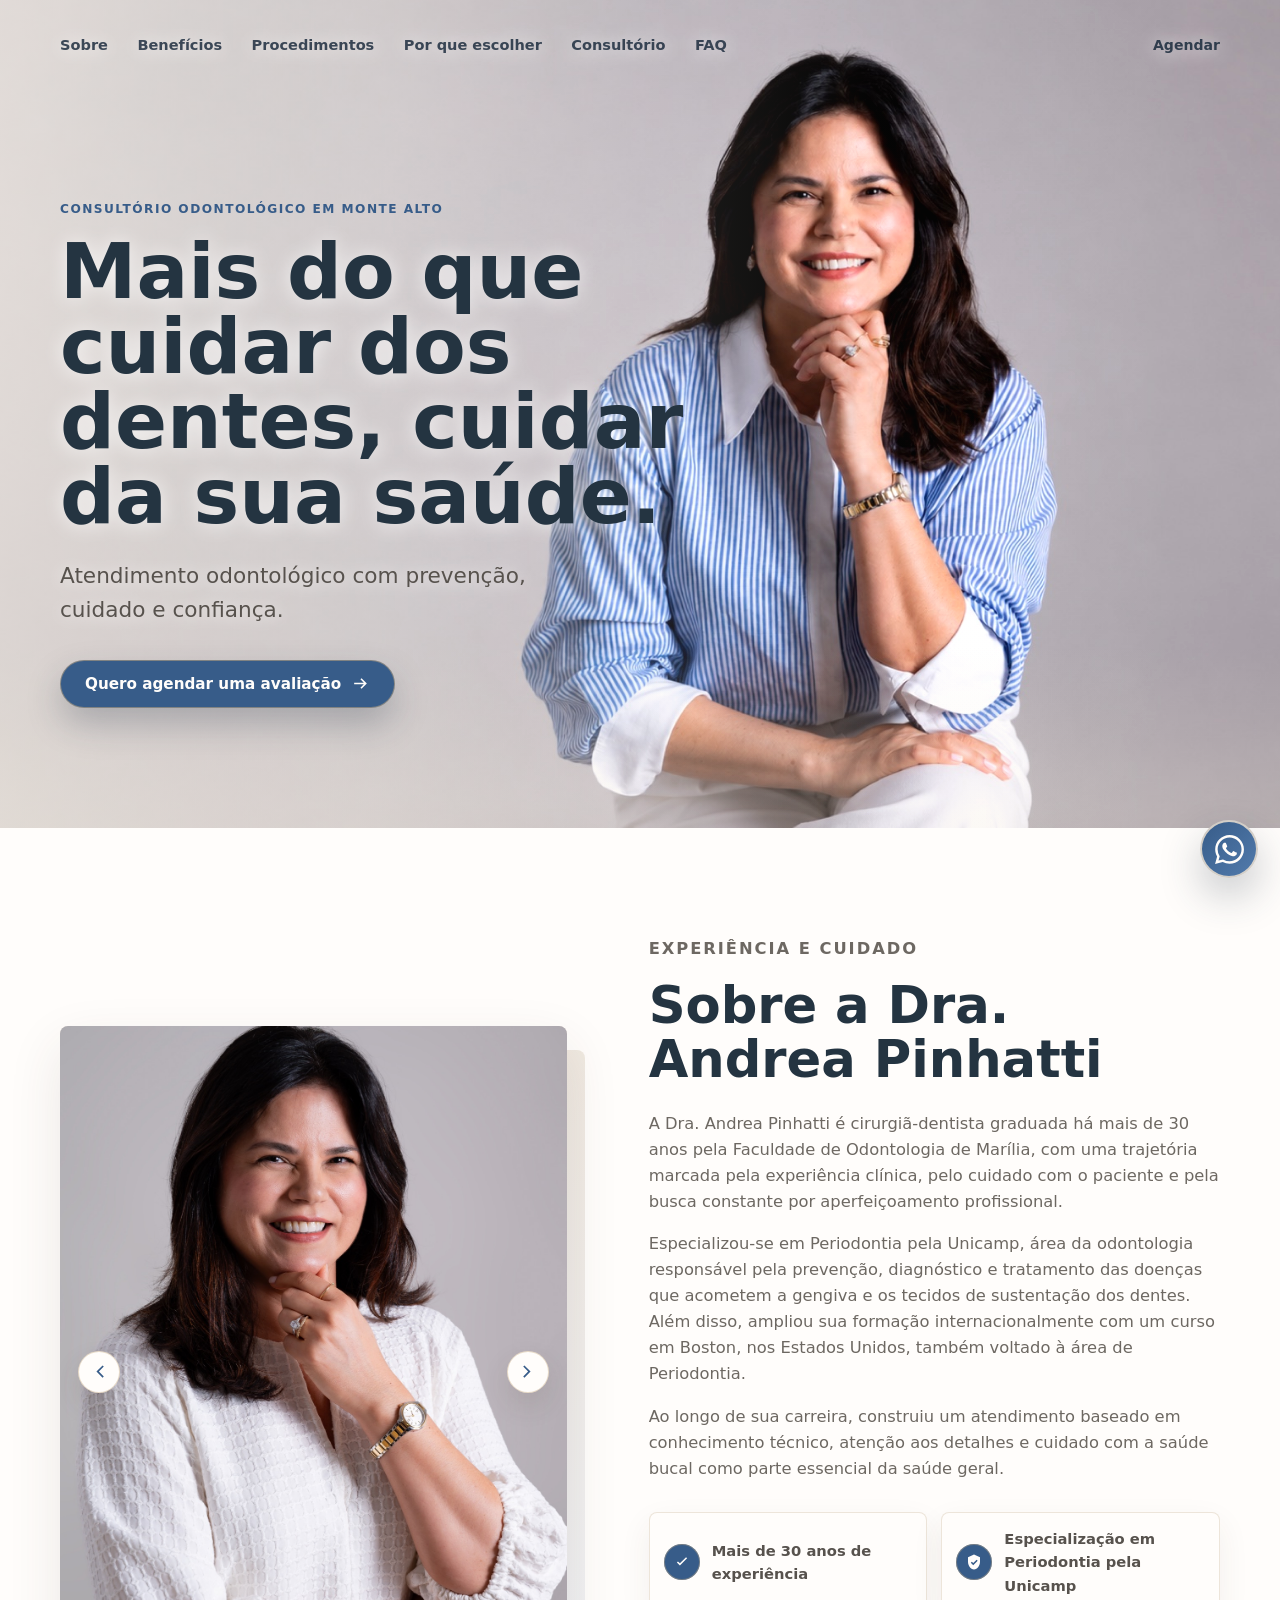
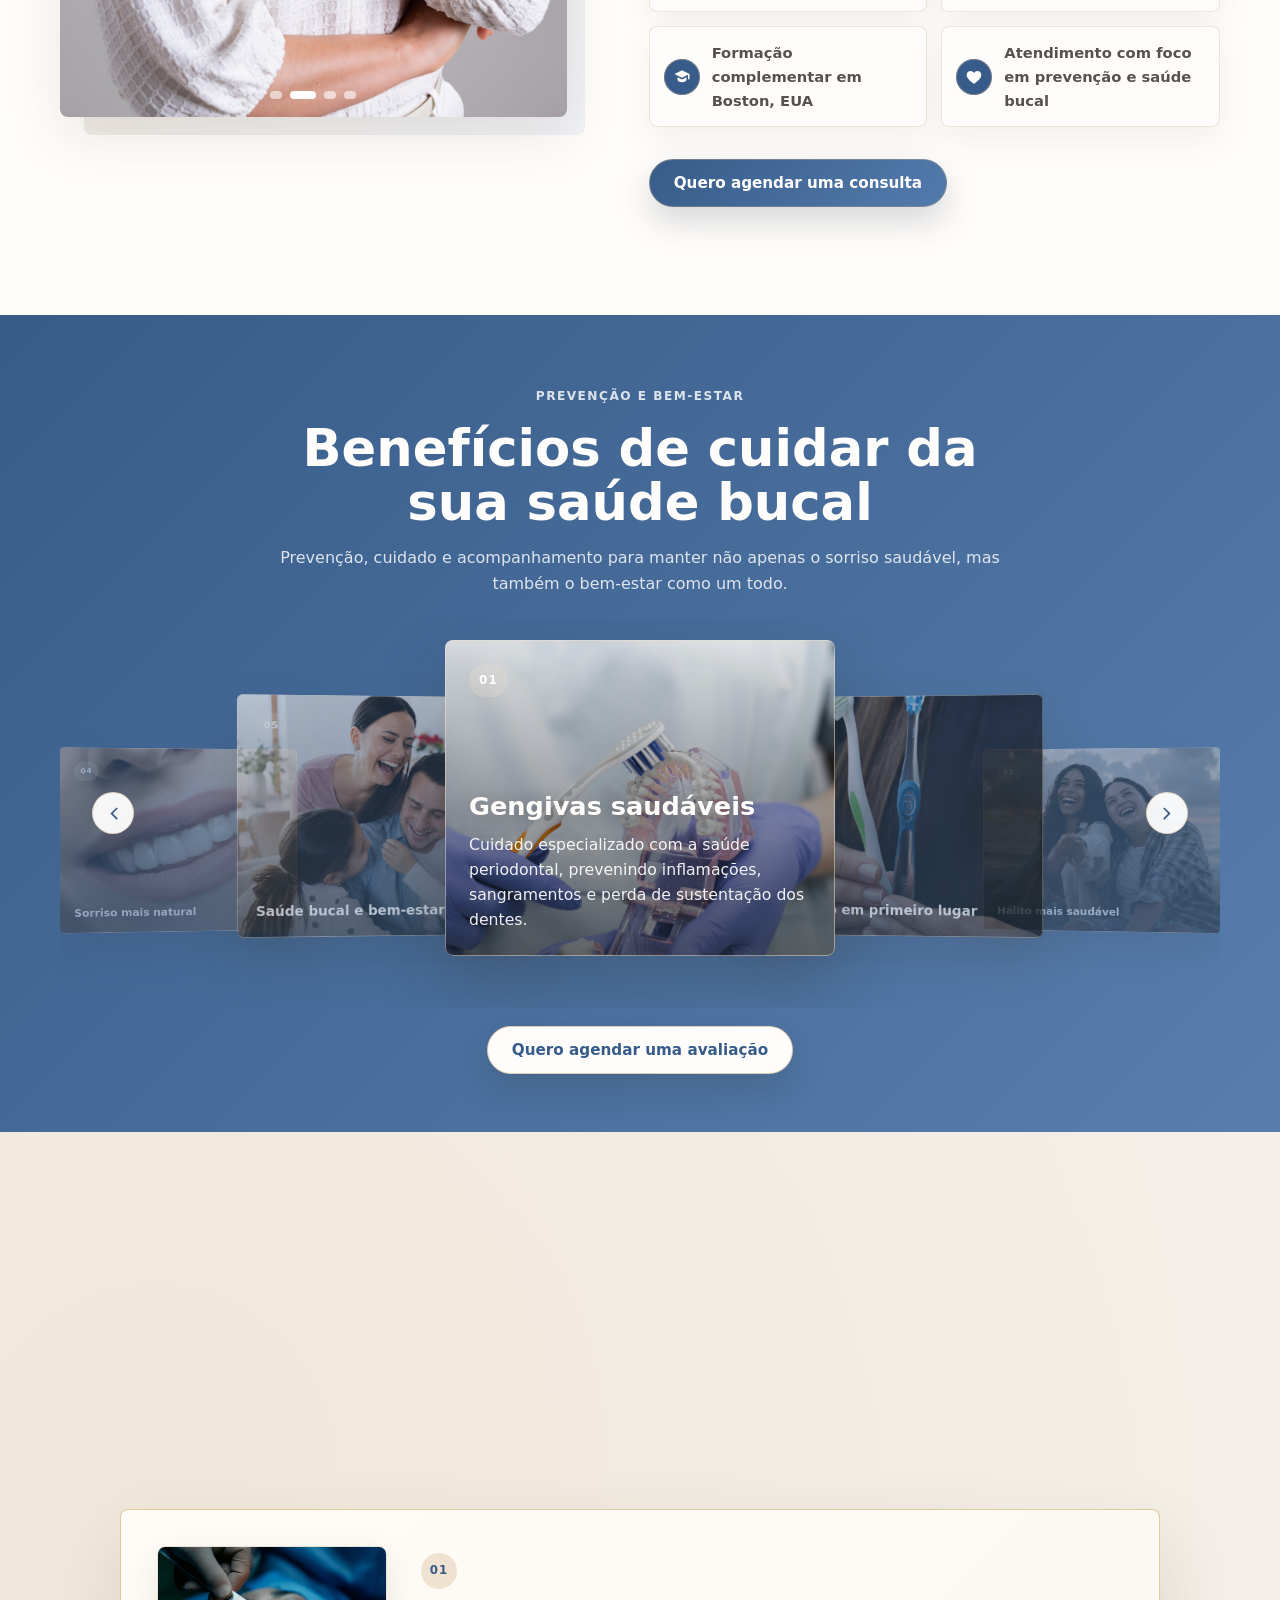
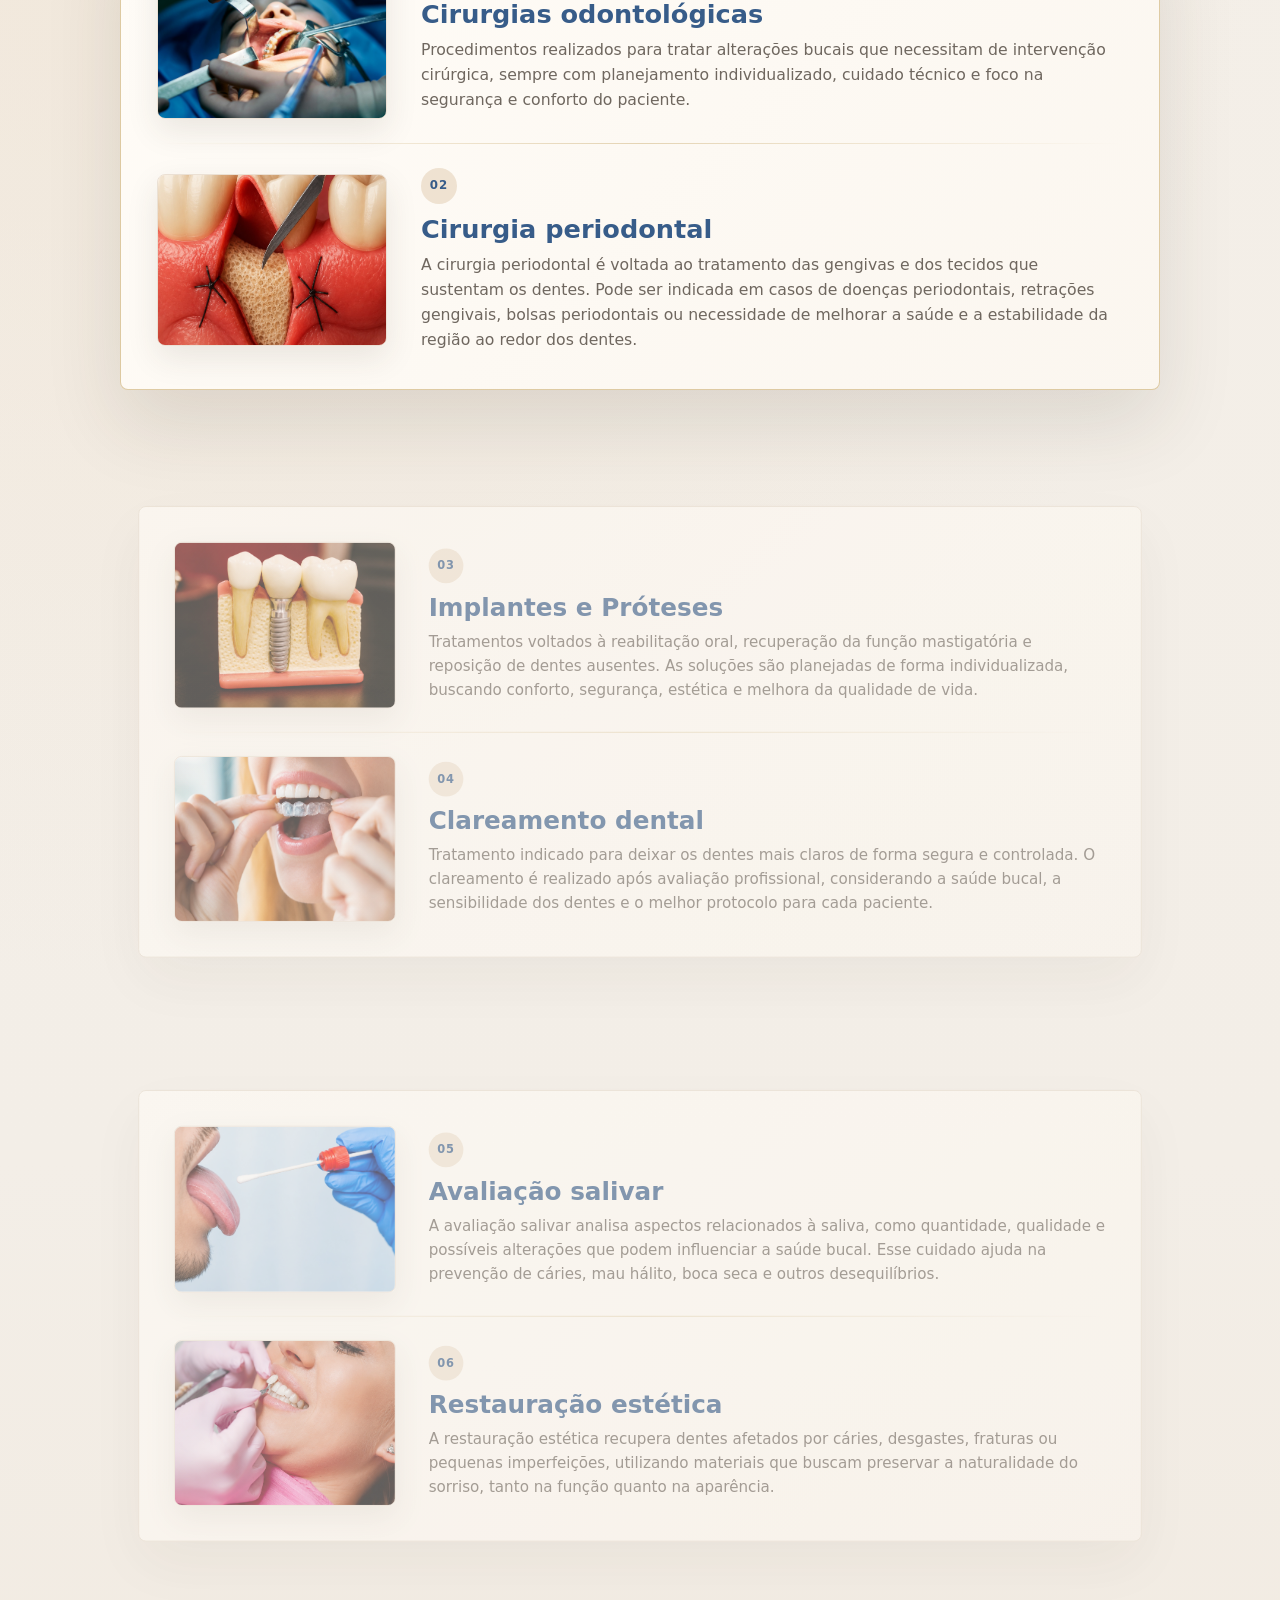
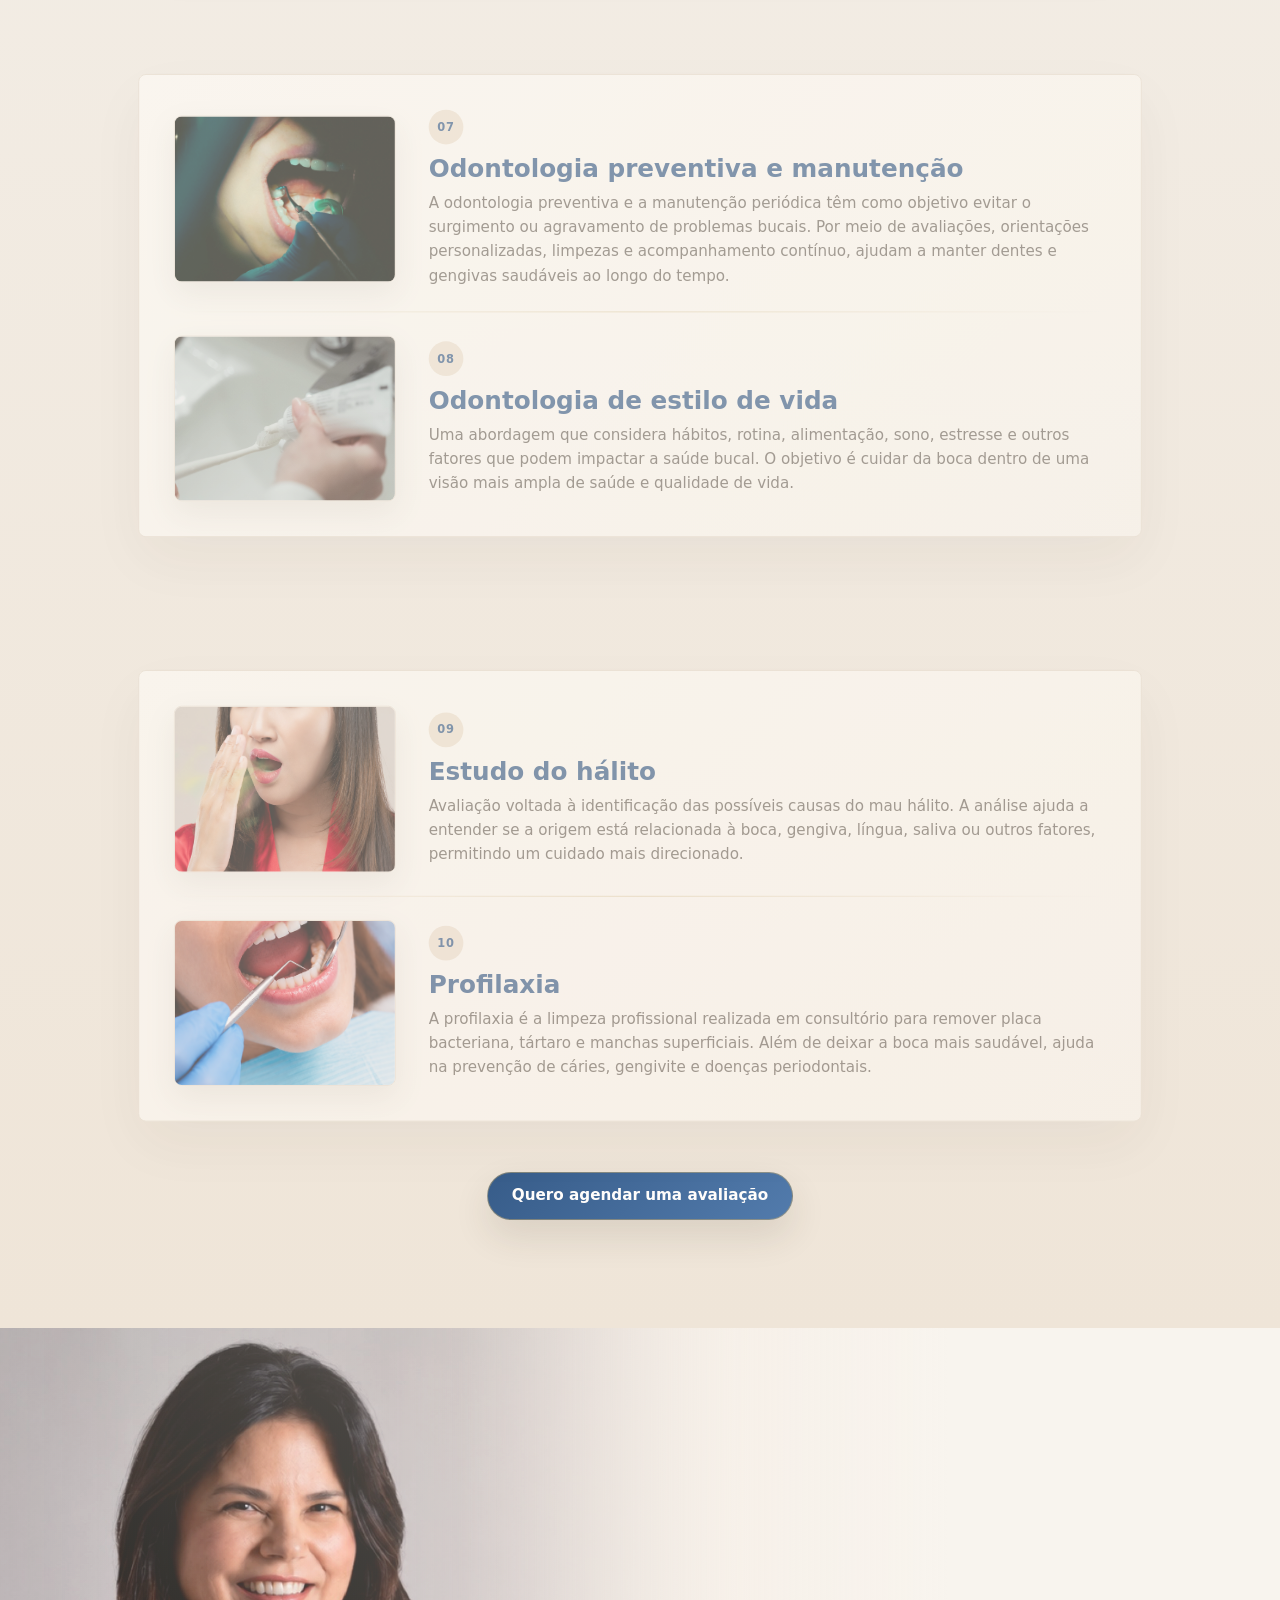
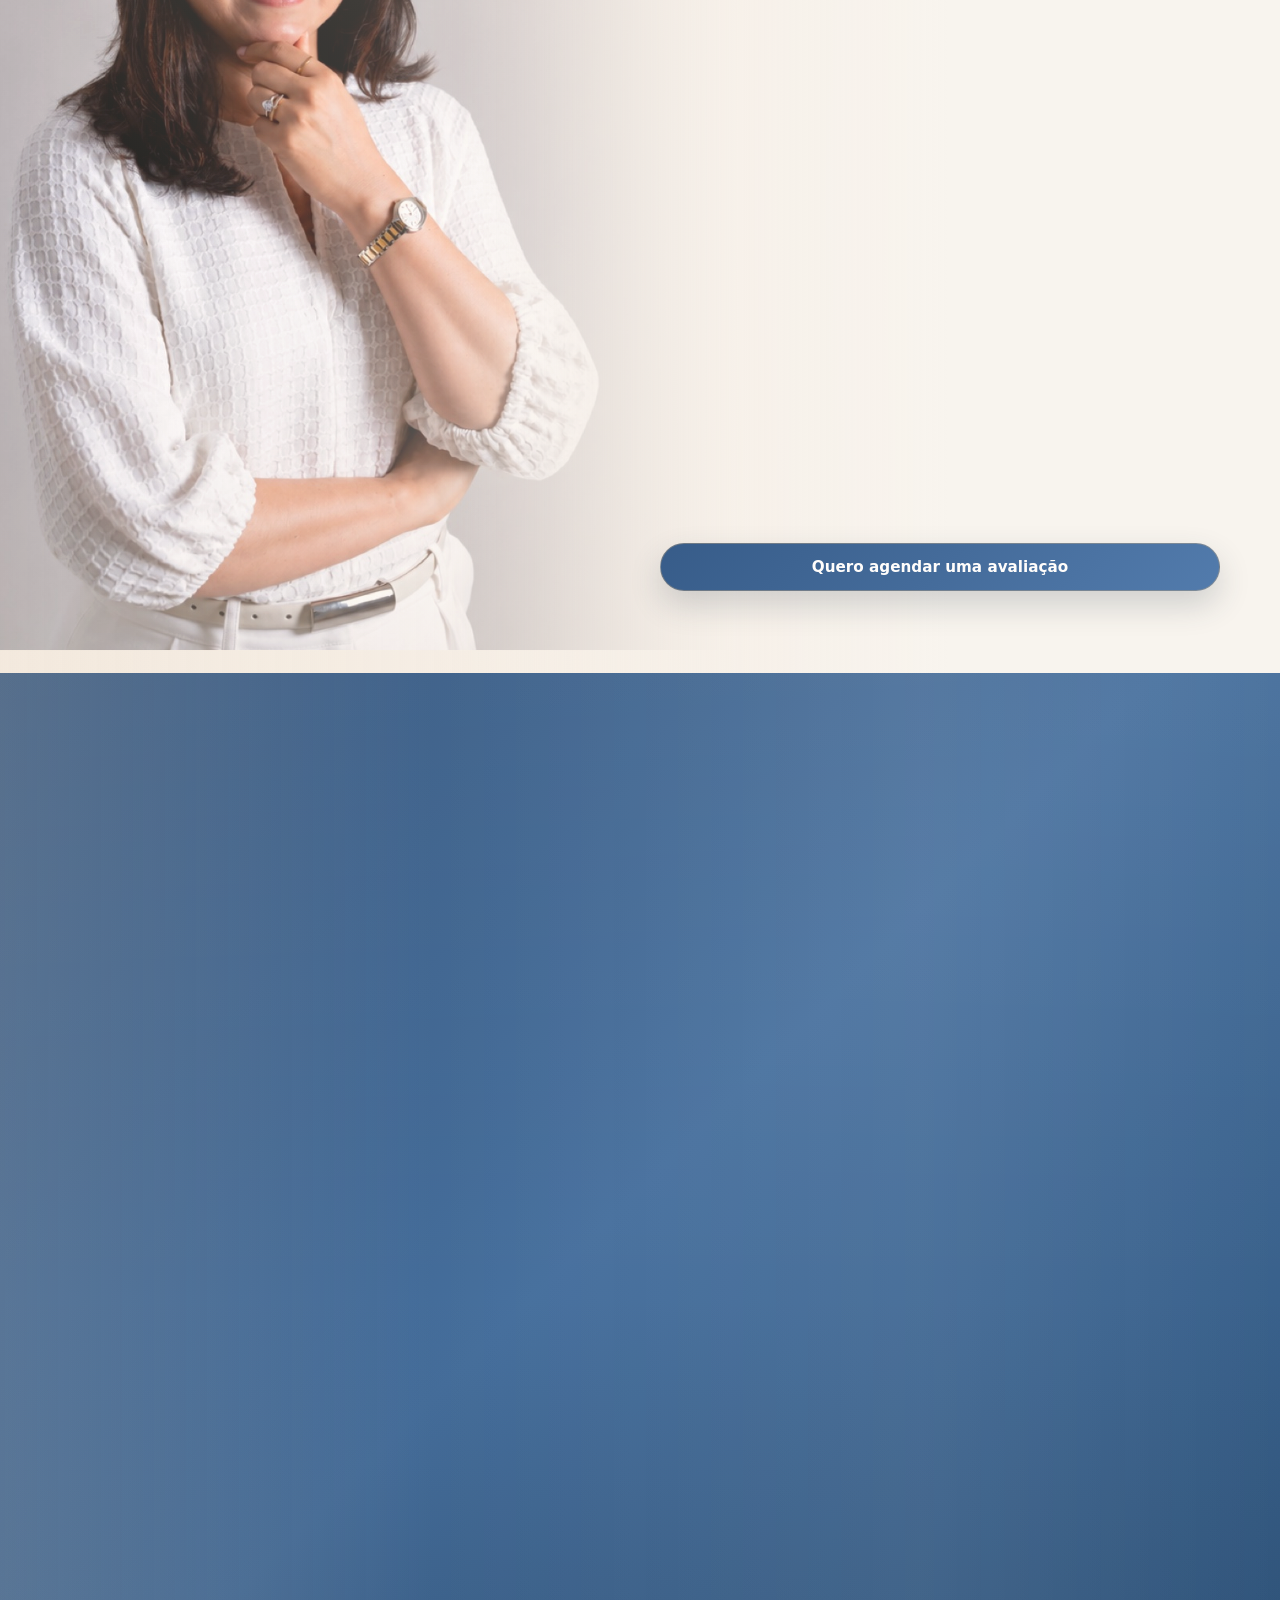
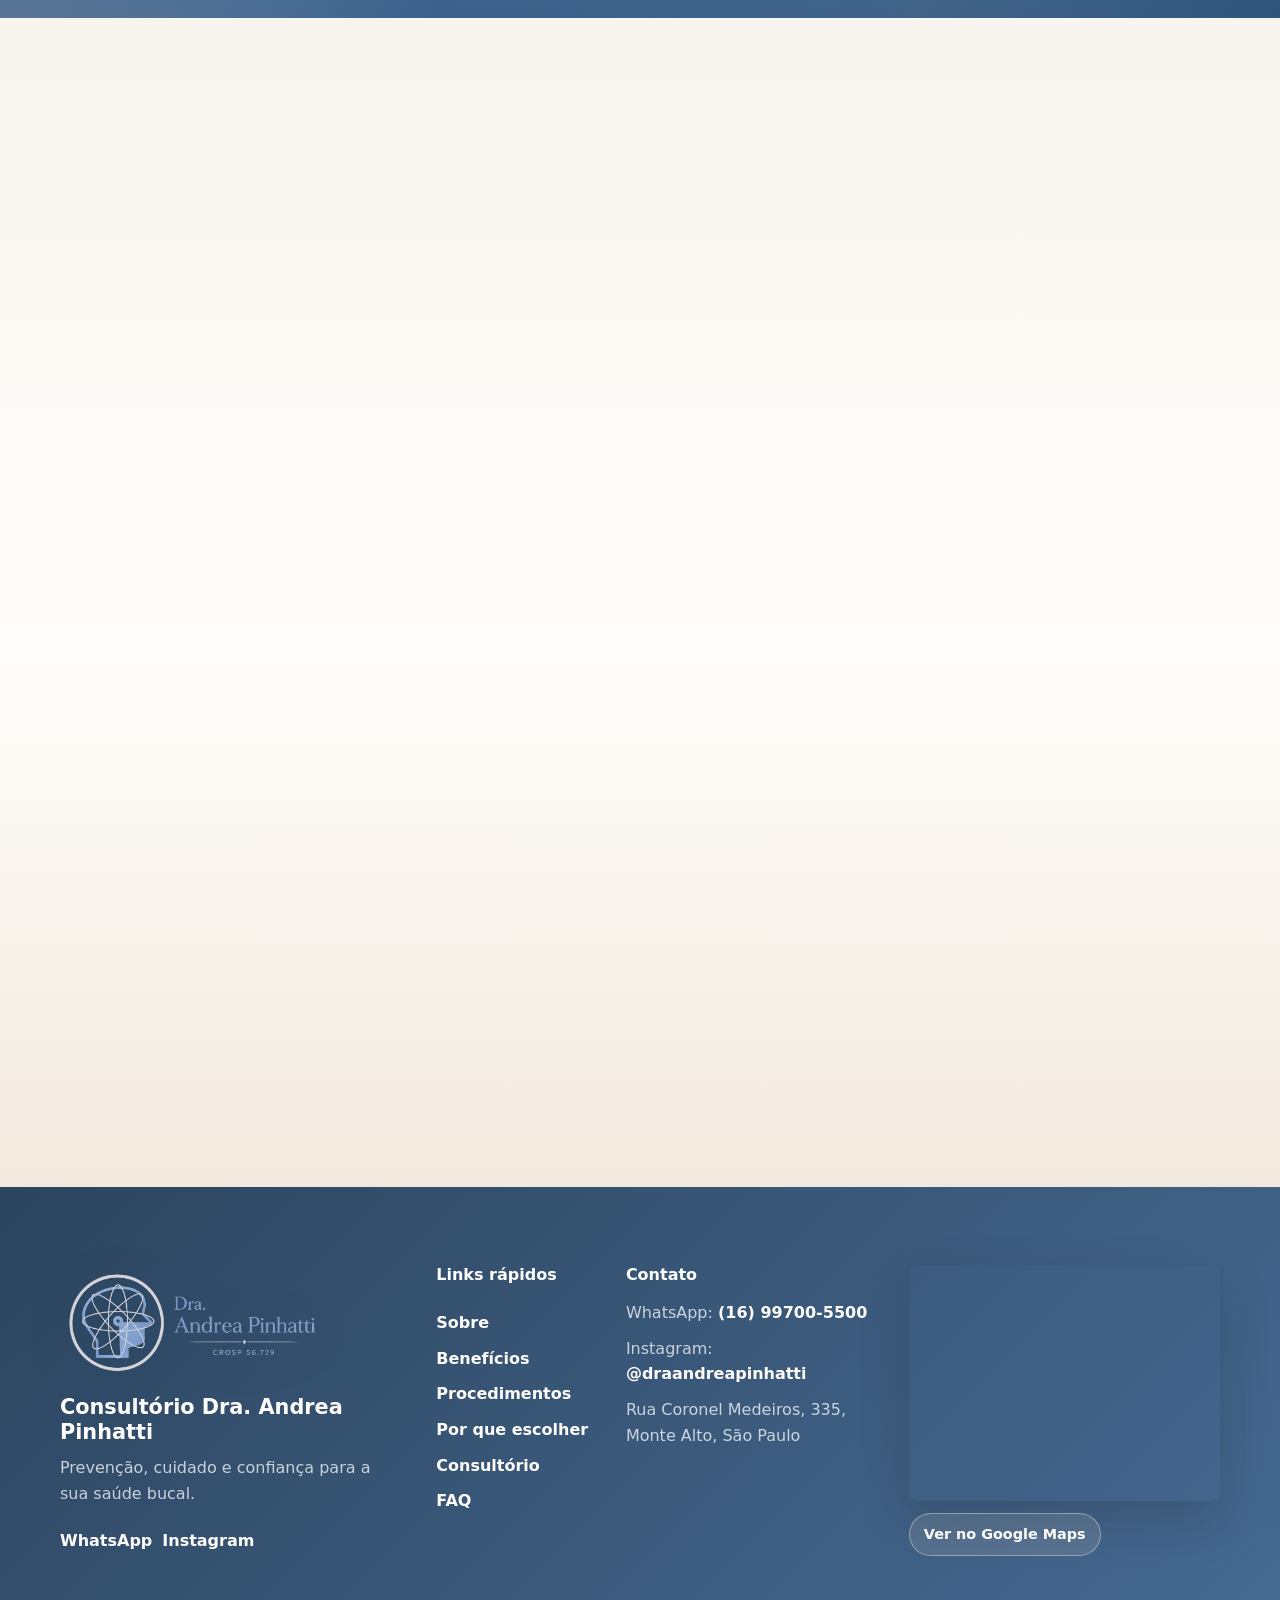
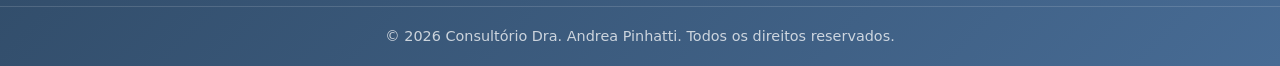
==== index.html @ 8e925855 "Add files via upload" ====
<!DOCTYPE html>
<html lang="pt-BR">
  <head>
    <meta charset="UTF-8" />
    <meta name="viewport" content="width=device-width, initial-scale=1.0" />
    <meta
      name="description"
      content="Consultório Dra. Andrea Pinhatti: odontologia com prevenção, experiência, cuidado e atenção à saúde bucal em Monte Alto, São Paulo."
    />
    <title>Consultório Dra. Andrea Pinhatti</title>
    <link rel="icon" type="image/png" sizes="512x512" href="assets/images/favicon-dra-andrea-pinhatti-v2.png?v=20260523" />
    <link rel="shortcut icon" type="image/png" href="assets/images/favicon-dra-andrea-pinhatti-v2.png?v=20260523" />
    <link rel="preload" href="assets/images/hero.jpg" as="image" />
    <link rel="stylesheet" href="styles.css" />
  </head>
  <body>
    <header class="site-header" data-header>
      <a class="brand" href="#topo" aria-label="Página inicial">
        <img src="assets/images/logo-horizontal.png" alt="Logo Dra. Andrea Pinhatti" />
      </a>

      <button class="nav-toggle" type="button" aria-label="Abrir menu" aria-expanded="false" data-nav-toggle>
        <span></span>
        <span></span>
        <span></span>
      </button>

      <nav class="site-nav" aria-label="Navegação principal" data-nav>
        <a href="#sobre">Sobre</a>
        <a href="#beneficios">Benefícios</a>
        <a href="#procedimentos">Procedimentos</a>
        <a href="#porque">Por que escolher</a>
        <a href="#consultorio">Consultório</a>
        <a href="#faq">FAQ</a>
      </nav>

      <a class="btn btn-small header-cta" href="https://wa.me/5516997005500?text=Ol%C3%A1%2C%20vim%20pelo%20site%20e%20gostaria%20de%20agendar%20uma%20avalia%C3%A7%C3%A3o." target="_blank" rel="noopener">
        Agendar
      </a>
    </header>

    <main id="topo">
      <section class="hero" aria-label="Consultório Dra. Andrea Pinhatti">
        <div class="hero-bg" role="img" aria-label="Dra. Andrea Pinhatti sorrindo"></div>
        <div class="hero-overlay"></div>
        <div class="hero-content reveal">
          <p class="eyebrow">Consultório odontológico em Monte Alto</p>
          <h1>Mais do que cuidar dos dentes, cuidar da sua saúde.</h1>
          <p>Atendimento odontológico com prevenção, cuidado e confiança.</p>
          <a class="btn" href="https://wa.me/5516997005500?text=Ol%C3%A1%2C%20vim%20pelo%20site%20e%20gostaria%20de%20agendar%20uma%20avalia%C3%A7%C3%A3o." target="_blank" rel="noopener">
            Quero agendar uma avaliação
            <svg aria-hidden="true" viewBox="0 0 24 24">
              <path d="M13.3 5.3 20 12l-6.7 6.7-1.4-1.4 4.3-4.3H4v-2h12.2l-4.3-4.3 1.4-1.4Z" />
            </svg>
          </a>
        </div>
      </section>

      <section class="section about" id="sobre">
        <div class="container two-col">
          <div class="media-card reveal-left">
            <div class="simple-carousel" data-carousel data-interval="2000">
              <div class="carousel-track">
                <img class="carousel-slide is-active" src="assets/images/sobre-1.jpg" alt="Retrato da Dra. Andrea Pinhatti" />
                <img class="carousel-slide" src="assets/images/sobre-2.jpg" alt="Dra. Andrea Pinhatti em ensaio profissional" />
                <img class="carousel-slide" src="assets/images/sobre-3.jpg" alt="Dra. Andrea Pinhatti sorrindo" />
                <img class="carousel-slide" src="assets/images/sobre-4.jpg" alt="Dra. Andrea Pinhatti sentada em retrato profissional" />
              </div>
              <button class="carousel-arrow prev" type="button" aria-label="Imagem anterior" data-prev>
                <svg aria-hidden="true" viewBox="0 0 24 24"><path d="m15.5 5-7 7 7 7 1.4-1.4-5.6-5.6 5.6-5.6L15.5 5Z" /></svg>
              </button>
              <button class="carousel-arrow next" type="button" aria-label="Próxima imagem" data-next>
                <svg aria-hidden="true" viewBox="0 0 24 24"><path d="m8.5 19 7-7-7-7-1.4 1.4 5.6 5.6-5.6 5.6L8.5 19Z" /></svg>
              </button>
              <div class="carousel-dots" aria-label="Selecionar imagem" data-dots></div>
            </div>
          </div>

          <div class="copy-block reveal-right">
            <p class="eyebrow">Experiência e cuidado</p>
            <h2>Sobre a Dra. Andrea Pinhatti</h2>
            <p>
              A Dra. Andrea Pinhatti é cirurgiã-dentista graduada há mais de 30 anos pela Faculdade de Odontologia de Marília, com uma trajetória marcada pela experiência clínica, pelo cuidado com o paciente e pela busca constante por aperfeiçoamento profissional.
            </p>
            <p>
              Especializou-se em Periodontia pela Unicamp, área da odontologia responsável pela prevenção, diagnóstico e tratamento das doenças que acometem a gengiva e os tecidos de sustentação dos dentes. Além disso, ampliou sua formação internacionalmente com um curso em Boston, nos Estados Unidos, também voltado à área de Periodontia.
            </p>
            <p>
              Ao longo de sua carreira, construiu um atendimento baseado em conhecimento técnico, atenção aos detalhes e cuidado com a saúde bucal como parte essencial da saúde geral.
            </p>

            <div class="highlights">
              <div><span><svg aria-hidden="true" viewBox="0 0 24 24"><path d="m9.2 16.6-4-4 1.4-1.4 2.6 2.6 8.2-8.2L18.8 7l-9.6 9.6Z" /></svg></span>Mais de 30 anos de experiência</div>
              <div><span><svg aria-hidden="true" viewBox="0 0 24 24"><path d="M12 2 4 5.5v6c0 5.1 3.4 9.8 8 10.5 4.6-.7 8-5.4 8-10.5v-6L12 2Zm-1 14.2-3.3-3.3 1.4-1.4 1.9 1.9 4.5-4.5 1.4 1.4-5.9 5.9Z" /></svg></span>Especialização em Periodontia pela Unicamp</div>
              <div><span><svg aria-hidden="true" viewBox="0 0 24 24"><path d="M12 3 2 8l10 5 8-4v6h2V8L12 3Zm-6 9.2v3.1c0 2 2.7 3.7 6 3.7s6-1.7 6-3.7v-3.1l-6 3-6-3Z" /></svg></span>Formação complementar em Boston, EUA</div>
              <div><span><svg aria-hidden="true" viewBox="0 0 24 24"><path d="M12 21s-7-4.3-9.2-9.1C1.1 8.1 3.4 4 7.5 4c2 0 3.5 1.1 4.5 2.5C13 5.1 14.5 4 16.5 4c4.1 0 6.4 4.1 4.7 7.9C19 16.7 12 21 12 21Z" /></svg></span>Atendimento com foco em prevenção e saúde bucal</div>
            </div>

            <a class="btn" href="https://wa.me/5516997005500?text=Ol%C3%A1%2C%20vim%20pelo%20site%20e%20gostaria%20de%20agendar%20uma%20avalia%C3%A7%C3%A3o." target="_blank" rel="noopener">Quero agendar uma consulta</a>
          </div>
        </div>
      </section>

      <section class="section benefits" id="beneficios">
        <div class="container">
          <div class="section-head center reveal">
            <p class="eyebrow">Prevenção e bem-estar</p>
            <h2>Benefícios de cuidar da sua saúde bucal</h2>
            <p>Prevenção, cuidado e acompanhamento para manter não apenas o sorriso saudável, mas também o bem-estar como um todo.</p>
          </div>

          <div class="premium-carousel reveal" data-premium-carousel>
            <div class="benefit-card is-active" data-index="0" style="--bg: url('assets/images/beneficio-gengivas.jpg')">
              <span>01</span>
              <div>
                <h3>Gengivas saudáveis</h3>
                <p>Cuidado especializado com a saúde periodontal, prevenindo inflamações, sangramentos e perda de sustentação dos dentes.</p>
              </div>
            </div>
            <div class="benefit-card is-next" data-index="1" style="--bg: url('assets/images/beneficio-prevencao.jpg')">
              <span>02</span>
              <div>
                <h3>Prevenção em primeiro lugar</h3>
                <p>Acompanhamento contínuo para identificar alterações antes que se tornem problemas maiores.</p>
              </div>
            </div>
            <div class="benefit-card is-far-next" data-index="2" style="--bg: url('assets/images/beneficio-halito.jpg')">
              <span>03</span>
              <div>
                <h3>Hálito mais saudável</h3>
                <p>Avaliação das possíveis causas do mau hálito e orientação para um cuidado mais direcionado.</p>
              </div>
            </div>
            <div class="benefit-card is-far-prev" data-index="3" style="--bg: url('assets/images/beneficio-sorriso.jpg')">
              <span>04</span>
              <div>
                <h3>Sorriso mais natural</h3>
                <p>Tratamentos como clareamento e restaurações estéticas para valorizar o sorriso com equilíbrio e naturalidade.</p>
              </div>
            </div>
            <div class="benefit-card is-prev" data-index="4" style="--bg: url('assets/images/beneficio-saude-bucal.jpg')">
              <span>05</span>
              <div>
                <h3>Saúde bucal e bem-estar</h3>
                <p>Uma visão mais completa da odontologia, considerando hábitos, rotina e estilo de vida do paciente.</p>
              </div>
            </div>

            <button class="gallery-control gallery-prev" type="button" aria-label="Benefício anterior" data-premium-prev>
              <svg aria-hidden="true" viewBox="0 0 24 24"><path d="m15.5 5-7 7 7 7 1.4-1.4-5.6-5.6 5.6-5.6L15.5 5Z" /></svg>
            </button>
            <button class="gallery-control gallery-next" type="button" aria-label="Próximo benefício" data-premium-next>
              <svg aria-hidden="true" viewBox="0 0 24 24"><path d="m8.5 19 7-7-7-7-1.4 1.4 5.6 5.6-5.6 5.6L8.5 19Z" /></svg>
            </button>
          </div>

          <div class="center cta-row">
            <a class="btn" href="https://wa.me/5516997005500?text=Ol%C3%A1%2C%20vim%20pelo%20site%20e%20gostaria%20de%20agendar%20uma%20avalia%C3%A7%C3%A3o." target="_blank" rel="noopener">Quero agendar uma avaliação</a>
          </div>
        </div>
      </section>

      <section class="section procedures" id="procedimentos">
        <div class="container">
          <div class="section-head center reveal">
            <p class="eyebrow">Procedimentos</p>
            <h2>Procedimentos que realizamos</h2>
            <p>Conheça os cuidados realizados no consultório da Dra. Andrea Pinhatti, com foco em prevenção, saúde bucal e bem-estar.</p>
          </div>

          <div class="procedure-stack" data-procedure-stack>
            <article class="procedure-block is-active">
              <div class="procedure-item">
                <img src="assets/images/procedimento-cirurgias.jpg" alt="Cirurgias odontológicas" />
                <div>
                  <span>01</span>
                  <h3>Cirurgias odontológicas</h3>
                  <p>Procedimentos realizados para tratar alterações bucais que necessitam de intervenção cirúrgica, sempre com planejamento individualizado, cuidado técnico e foco na segurança e conforto do paciente.</p>
                </div>
              </div>
              <div class="procedure-divider"></div>
              <div class="procedure-item">
                <img src="assets/images/procedimento-periodontal.jpg" alt="Cirurgia periodontal" />
                <div>
                  <span>02</span>
                  <h3>Cirurgia periodontal</h3>
                  <p>A cirurgia periodontal é voltada ao tratamento das gengivas e dos tecidos que sustentam os dentes. Pode ser indicada em casos de doenças periodontais, retrações gengivais, bolsas periodontais ou necessidade de melhorar a saúde e a estabilidade da região ao redor dos dentes.</p>
                </div>
              </div>
            </article>

            <article class="procedure-block">
              <div class="procedure-item">
                <img src="assets/images/procedimento-estetica.jpg" alt="Cirurgia estética" />
                <div>
                  <span>03</span>
                  <h3>Implantes e Próteses</h3>
                  <p>Tratamentos voltados à reabilitação oral, recuperação da função mastigatória e reposição de dentes ausentes. As soluções são planejadas de forma individualizada, buscando conforto, segurança, estética e melhora da qualidade de vida.</p>
                </div>
              </div>
              <div class="procedure-divider"></div>
              <div class="procedure-item">
                <img src="assets/images/procedimento-clareamento.jpg" alt="Clareamento dental" />
                <div>
                  <span>04</span>
                  <h3>Clareamento dental</h3>
                  <p>Tratamento indicado para deixar os dentes mais claros de forma segura e controlada. O clareamento é realizado após avaliação profissional, considerando a saúde bucal, a sensibilidade dos dentes e o melhor protocolo para cada paciente.</p>
                </div>
              </div>
            </article>

            <article class="procedure-block">
              <div class="procedure-item">
                <img src="assets/images/procedimento-salivar.jpg" alt="Avaliação salivar" />
                <div>
                  <span>05</span>
                  <h3>Avaliação salivar</h3>
                  <p>A avaliação salivar analisa aspectos relacionados à saliva, como quantidade, qualidade e possíveis alterações que podem influenciar a saúde bucal. Esse cuidado ajuda na prevenção de cáries, mau hálito, boca seca e outros desequilíbrios.</p>
                </div>
              </div>
              <div class="procedure-divider"></div>
              <div class="procedure-item">
                <img src="assets/images/procedimento-restauracao.jpg" alt="Restauração estética" />
                <div>
                  <span>06</span>
                  <h3>Restauração estética</h3>
                  <p>A restauração estética recupera dentes afetados por cáries, desgastes, fraturas ou pequenas imperfeições, utilizando materiais que buscam preservar a naturalidade do sorriso, tanto na função quanto na aparência.</p>
                </div>
              </div>
            </article>

            <article class="procedure-block">
              <div class="procedure-item">
                <img src="assets/images/procedimento-preventiva.jpg" alt="Odontologia preventiva e manutenção" />
                <div>
                  <span>07</span>
                  <h3>Odontologia preventiva e manutenção</h3>
                  <p>A odontologia preventiva e a manutenção periódica têm como objetivo evitar o surgimento ou agravamento de problemas bucais. Por meio de avaliações, orientações personalizadas, limpezas e acompanhamento contínuo, ajudam a manter dentes e gengivas saudáveis ao longo do tempo.</p>
                </div>
              </div>
              <div class="procedure-divider"></div>
              <div class="procedure-item">
                <img src="assets/images/procedimento-estilo-vida.jpg" alt="Odontologia de estilo de vida" />
                <div>
                  <span>08</span>
                  <h3>Odontologia de estilo de vida</h3>
                  <p>Uma abordagem que considera hábitos, rotina, alimentação, sono, estresse e outros fatores que podem impactar a saúde bucal. O objetivo é cuidar da boca dentro de uma visão mais ampla de saúde e qualidade de vida.</p>
                </div>
              </div>
            </article>

            <article class="procedure-block">
              <div class="procedure-item">
                <img src="assets/images/procedimento-halito.jpg" alt="Estudo do hálito" />
                <div>
                  <span>09</span>
                  <h3>Estudo do hálito</h3>
                  <p>Avaliação voltada à identificação das possíveis causas do mau hálito. A análise ajuda a entender se a origem está relacionada à boca, gengiva, língua, saliva ou outros fatores, permitindo um cuidado mais direcionado.</p>
                </div>
              </div>
              <div class="procedure-divider"></div>
              <div class="procedure-item">
                <img src="assets/images/procedimento-profilaxia.jpg" alt="Profilaxia" />
                <div>
                  <span>10</span>
                  <h3>Profilaxia</h3>
                  <p>A profilaxia é a limpeza profissional realizada em consultório para remover placa bacteriana, tártaro e manchas superficiais. Além de deixar a boca mais saudável, ajuda na prevenção de cáries, gengivite e doenças periodontais.</p>
                </div>
              </div>
            </article>
          </div>

          <div class="center cta-row">
            <a class="btn" href="https://wa.me/5516997005500?text=Ol%C3%A1%2C%20vim%20pelo%20site%20e%20gostaria%20de%20agendar%20uma%20avalia%C3%A7%C3%A3o." target="_blank" rel="noopener">Quero agendar uma avaliação</a>
          </div>
        </div>
      </section>

      <section class="section why" id="porque">
        <img class="why-bg" src="assets/images/porque-escolher.jpg" alt="" aria-hidden="true" />
        <div class="container why-grid">
          <div class="why-copy reveal">
            <p class="eyebrow">Escolha consciente</p>
            <h2>Por que escolher a Dra. Andrea?</h2>
            <p>Um cuidado odontológico pensado para prevenir, orientar e acompanhar cada paciente de forma individualizada.</p>
          </div>
          <div class="why-cards">
            <article class="reason-card reveal-right">
              <span>01</span>
              <h3>Cuidado que vai além dos dentes</h3>
            </article>
            <article class="reason-card reveal-right">
              <span>02</span>
              <h3>Prevenção como prioridade</h3>
            </article>
            <article class="reason-card reveal-right">
              <span>03</span>
              <h3>Orientação clara ao paciente</h3>
            </article>
            <article class="reason-card reveal-right">
              <span>04</span>
              <h3>Atendimento individualizado</h3>
            </article>
            <a class="btn" href="https://wa.me/5516997005500?text=Ol%C3%A1%2C%20vim%20pelo%20site%20e%20gostaria%20de%20agendar%20uma%20avalia%C3%A7%C3%A3o." target="_blank" rel="noopener">Quero agendar uma avaliação</a>
          </div>
        </div>
      </section>

      <section class="section office" id="consultorio">
        <div class="container office-grid">
          <div class="copy-block office-copy reveal-left">
            <p class="eyebrow">Ambiente de cuidado</p>
            <h2>O Consultório</h2>
            <h3>Acolhimento, segurança e conforto em cada detalhe.</h3>
            <p>
              Um espaço pensado para receber cada paciente com tranquilidade, organização e atenção. O consultório da Dra. Andrea Pinhatti reúne ambientes preparados para oferecer uma experiência segura, confortável e acolhedora, desde a recepção até o atendimento.
            </p>
            <div class="office-features" aria-label="Diferenciais do consultório">
              <article class="office-feature">
                <span aria-hidden="true">01</span>
                <strong>2 salas de atendimento</strong>
              </article>
              <article class="office-feature">
                <span aria-hidden="true">02</span>
                <strong>3 escritórios</strong>
              </article>
              <article class="office-feature">
                <span aria-hidden="true">03</span>
                <strong>Rampa de acesso para cadeirantes</strong>
              </article>
              <article class="office-feature">
                <span aria-hidden="true">04</span>
                <strong>Sala de esterilização</strong>
              </article>
            </div>
            <a class="btn" href="https://wa.me/5516997005500?text=Ol%C3%A1%2C%20vim%20pelo%20site%20e%20gostaria%20de%20agendar%20uma%20avalia%C3%A7%C3%A3o." target="_blank" rel="noopener">Quero agendar uma avaliação</a>
          </div>

          <div class="office-gallery reveal-right">
            <div class="simple-carousel office-carousel" data-carousel data-interval="2800">
              <div class="carousel-track">
                <img class="carousel-slide is-active" src="assets/images/consultorio-1.jpeg" alt="Fachada do consultório Dra. Andrea Pinhatti" />
                <img class="carousel-slide" src="assets/images/consultorio-2.jpeg" alt="Recepção do consultório" />
                <img class="carousel-slide" src="assets/images/consultorio-3.jpeg" alt="Sala de atendimento do consultório" />
                <img class="carousel-slide" src="assets/images/consultorio-4.jpeg" alt="Mesa de atendimento do consultório" />
                <img class="carousel-slide" src="assets/images/consultorio-5.jpeg" alt="Detalhe do consultório com cadeiras" />
                <img class="carousel-slide" src="assets/images/consultorio-6.jpeg" alt="Consultório com mesa e iluminação natural" />
              </div>
              <button class="carousel-arrow prev" type="button" aria-label="Imagem anterior" data-prev>
                <svg aria-hidden="true" viewBox="0 0 24 24"><path d="m15.5 5-7 7 7 7 1.4-1.4-5.6-5.6 5.6-5.6L15.5 5Z" /></svg>
              </button>
              <button class="carousel-arrow next" type="button" aria-label="Próxima imagem" data-next>
                <svg aria-hidden="true" viewBox="0 0 24 24"><path d="m8.5 19 7-7-7-7-1.4 1.4 5.6 5.6-5.6 5.6L8.5 19Z" /></svg>
              </button>
              <div class="carousel-dots" aria-label="Selecionar imagem" data-dots></div>
            </div>
          </div>
        </div>
      </section>

      <section class="section faq-section" id="faq">
        <div class="container faq-grid">
          <div class="faq-content reveal-left">
            <p class="eyebrow">Dúvidas comuns</p>
            <h2>Perguntas frequentes</h2>
            <div class="accordion" data-accordion>
              <div class="accordion-item is-open">
                <button type="button" aria-expanded="true">Por que a gengiva sangra ao passar fio dental?</button>
                <div class="accordion-panel">
                  <p>O sangramento pode acontecer quando há inflamação na gengiva, geralmente causada pelo acúmulo de placa bacteriana. Também pode ocorrer quando o paciente não tem o hábito frequente de usar fio dental ou quando usa força excessiva. Se o sangramento for recorrente, o ideal é realizar uma avaliação para verificar a saúde gengival e prevenir problemas periodontais.</p>
                </div>
              </div>
              <div class="accordion-item">
                <button type="button" aria-expanded="false">Com que frequência devo fazer a limpeza, ou profilaxia, dental?</button>
                <div class="accordion-panel">
                  <p>A profilaxia geralmente é recomendada a cada 6 meses, mas esse intervalo pode variar conforme a necessidade de cada paciente. Pessoas com maior acúmulo de tártaro, gengivite, periodontite, uso de aparelho ou histórico de problemas gengivais podem precisar de acompanhamento mais frequente.</p>
                </div>
              </div>
              <div class="accordion-item">
                <button type="button" aria-expanded="false">Posso fazer clareamento dental mesmo tendo os dentes sensíveis?</button>
                <div class="accordion-panel">
                  <p>Em muitos casos, sim, mas é fundamental passar por uma avaliação antes. A sensibilidade precisa ser investigada para entender sua causa e definir o protocolo mais seguro. O clareamento pode causar sensibilidade temporária em algumas pessoas, por isso o acompanhamento profissional ajuda a tornar o tratamento mais confortável e adequado.</p>
                </div>
              </div>
              <div class="accordion-item">
                <button type="button" aria-expanded="false">Sensibilidade nos dentes tem tratamento?</button>
                <div class="accordion-panel">
                  <p>Sim. A sensibilidade pode estar relacionada a desgaste do esmalte, retração gengival, cáries, trincas, bruxismo ou outros fatores. O tratamento depende da causa e pode envolver orientação de higiene, uso de cremes dentais específicos, aplicações profissionais ou outros cuidados indicados após avaliação.</p>
                </div>
              </div>
              <div class="accordion-item">
                <button type="button" aria-expanded="false">Por que a boca seca na menopausa?</button>
                <div class="accordion-panel">
                  <p>Na menopausa, as alterações hormonais podem influenciar a produção de saliva e a saúde da mucosa oral. Com menos saliva, a boca pode ficar mais seca, o que aumenta o desconforto e pode favorecer cáries, mau hálito e alterações gengivais.</p>
                </div>
              </div>
              <div class="accordion-item">
                <button type="button" aria-expanded="false">Qual creme dental devo usar no dia a dia?</button>
                <div class="accordion-panel">
                  <p>Na maioria dos casos, o ideal é usar um creme dental com flúor, pois ele ajuda na prevenção de cáries. Porém, a escolha pode variar conforme a necessidade de cada paciente, como sensibilidade, tendência a tártaro, gengivite, erosão do esmalte ou mau hálito. Por isso, a recomendação personalizada do dentista é sempre a melhor opção.</p>
                </div>
              </div>
              <div class="accordion-item">
                <button type="button" aria-expanded="false">Por que forma tanto tártaro nos meus dentes?</button>
                <div class="accordion-panel">
                  <p>O tártaro se forma quando a placa bacteriana não é removida corretamente e acaba endurecendo sobre os dentes. Isso pode estar relacionado à higiene, posição dos dentes, composição da saliva, alimentação, uso de aparelho ou intervalo longo entre limpezas profissionais. Como o tártaro não é removido apenas com escovação, a profilaxia em consultório é essencial para manter a saúde bucal.</p>
                </div>
              </div>
            </div>
            <a class="btn" href="https://wa.me/5516997005500?text=Ol%C3%A1%2C%20vim%20pelo%20site%20e%20gostaria%20de%20agendar%20uma%20avalia%C3%A7%C3%A3o." target="_blank" rel="noopener">Quero agendar uma avaliação</a>
          </div>
          <div class="faq-image reveal-right">
            <img src="assets/images/faq.jpg" alt="Dra. Andrea Pinhatti em retrato profissional" />
          </div>
        </div>
      </section>
    </main>

    <footer class="footer">
      <div class="container footer-grid">
        <div class="footer-brand">
          <img src="assets/images/logo-horizontal.png" alt="Logo Dra. Andrea Pinhatti" />
          <h2>Consultório Dra. Andrea Pinhatti</h2>
          <p>Prevenção, cuidado e confiança para a sua saúde bucal.</p>
          <div class="footer-social">
            <a href="https://wa.me/5516997005500?text=Ol%C3%A1%2C%20vim%20pelo%20site%20e%20gostaria%20de%20agendar%20uma%20avalia%C3%A7%C3%A3o." target="_blank" rel="noopener">WhatsApp</a>
            <a href="https://www.instagram.com/draandreapinhatti/" target="_blank" rel="noopener">Instagram</a>
          </div>
        </div>

        <div class="footer-links">
          <h3>Links rápidos</h3>
          <a href="#sobre">Sobre</a>
          <a href="#beneficios">Benefícios</a>
          <a href="#procedimentos">Procedimentos</a>
          <a href="#porque">Por que escolher</a>
          <a href="#consultorio">Consultório</a>
          <a href="#faq">FAQ</a>
        </div>

        <div class="footer-contact">
          <h3>Contato</h3>
          <p>WhatsApp: <a href="https://wa.me/5516997005500?text=Ol%C3%A1%2C%20vim%20pelo%20site%20e%20gostaria%20de%20agendar%20uma%20avalia%C3%A7%C3%A3o." target="_blank" rel="noopener">(16) 99700-5500</a></p>
          <p>Instagram: <a href="https://www.instagram.com/draandreapinhatti/" target="_blank" rel="noopener">@draandreapinhatti</a></p>
          <p>Rua Coronel Medeiros, 335, Monte Alto, São Paulo</p>
        </div>

        <div class="map-card">
          <iframe
            title="Mapa do Consultório Dra. Andrea Pinhatti"
            loading="lazy"
            referrerpolicy="no-referrer-when-downgrade"
            src="https://www.google.com/maps?q=Rua%20Coronel%20Medeiros%2C%20335%2C%20Monte%20Alto%2C%20S%C3%A3o%20Paulo&output=embed"
          ></iframe>
          <a class="map-link" href="https://www.google.com/maps/search/?api=1&query=Rua%20Coronel%20Medeiros%2C%20335%2C%20Monte%20Alto%2C%20S%C3%A3o%20Paulo" target="_blank" rel="noopener">Ver no Google Maps</a>
        </div>
      </div>
      <div class="footer-bottom">
        <p>© 2026 Consultório Dra. Andrea Pinhatti. Todos os direitos reservados.</p>
      </div>
    </footer>

    <a class="floating-whatsapp" href="https://wa.me/5516997005500?text=Ol%C3%A1%2C%20vim%20pelo%20site%20e%20gostaria%20de%20agendar%20uma%20avalia%C3%A7%C3%A3o." target="_blank" rel="noopener" aria-label="Agendar pelo WhatsApp">
      <svg aria-hidden="true" viewBox="0 0 24 24">
        <path d="M20.46 3.49A11.82 11.82 0 0 0 12.05 0C5.5 0 .16 5.34.16 11.89c0 2.1.55 4.14 1.59 5.95L.06 24l6.3-1.65a11.9 11.9 0 0 0 5.69 1.45h.01c6.55 0 11.89-5.34 11.89-11.89 0-3.18-1.24-6.16-3.49-8.42ZM12.06 21.78h-.01a9.87 9.87 0 0 1-5.03-1.38l-.36-.21-3.74.98 1-3.65-.24-.37a9.88 9.88 0 0 1-1.51-5.26c0-5.45 4.44-9.89 9.89-9.89 2.64 0 5.12 1.03 6.99 2.9a9.82 9.82 0 0 1 2.9 6.99c0 5.45-4.44 9.89-9.89 9.89Zm5.42-7.4c-.3-.15-1.76-.87-2.03-.97-.27-.1-.47-.15-.67.15-.2.3-.77.97-.94 1.16-.17.2-.35.22-.64.08-.3-.15-1.26-.46-2.39-1.48-.88-.79-1.48-1.76-1.65-2.06-.17-.3-.02-.46.13-.61.13-.13.3-.35.45-.52.15-.17.2-.3.3-.5.1-.2.05-.37-.02-.52-.08-.15-.67-1.61-.92-2.21-.24-.58-.49-.5-.67-.51h-.57c-.2 0-.52.07-.79.37-.27.3-1.04 1.02-1.04 2.48s1.06 2.88 1.21 3.07c.15.2 2.1 3.2 5.08 4.49.71.31 1.26.49 1.69.62.71.23 1.36.2 1.87.12.57-.09 1.76-.72 2.01-1.41.25-.69.25-1.29.17-1.41-.07-.12-.27-.2-.57-.35Z" />
      </svg>
    </a>

    <script src="script.js"></script>
  </body>
</html>
---- styles.css ----
:root {
  --blue: #6f96cf;
  --blue-deep: #375c89;
  --blue-soft: #edf1f2;
  --gray: #aaa39d;
  --gray-deep: #57524d;
  --ink: #243441;
  --muted: #6d6862;
  --line: rgba(195, 171, 138, 0.3);
  --white: #fffdfb;
  --off-white: #f8f4ee;
  --sand: #f2e9de;
  --champagne: #c5a77d;
  --champagne-soft: #efe2d1;
  --shadow: 0 20px 54px rgba(72, 58, 43, 0.11);
  --radius: 8px;
  --header-height: 82px;
}

* {
  box-sizing: border-box;
}

html {
  scroll-behavior: smooth;
}

body {
  margin: 0;
  color: var(--ink);
  font-family: Inter, ui-sans-serif, system-ui, -apple-system, BlinkMacSystemFont, "Segoe UI", sans-serif;
  background: var(--off-white);
  line-height: 1.6;
  overflow-x: hidden;
}

body.nav-open {
  overflow: hidden;
}

img,
svg {
  display: block;
}

img {
  max-width: 100%;
}

a {
  color: inherit;
  text-decoration: none;
}

button {
  font: inherit;
}

::selection {
  background: rgba(197, 167, 125, 0.32);
}

.container {
  width: min(1160px, calc(100% - 40px));
  margin-inline: auto;
}

.section {
  padding: 108px 0;
  position: relative;
  scroll-margin-top: 110px;
}

.center {
  text-align: center;
}

.section-head {
  max-width: 760px;
  margin: 0 auto 52px;
}

.section-head h2,
.copy-block h2,
.why-copy h2,
.faq-content h2 {
  margin: 0;
  color: var(--ink);
  font-size: clamp(2rem, 4vw, 3.8rem);
  line-height: 1.06;
  letter-spacing: 0;
}

.section-head p,
.copy-block p,
.why-copy p,
.faq-content p,
.footer p {
  color: var(--muted);
}

.eyebrow {
  margin: 0 0 14px;
  color: var(--blue-deep);
  font-size: 0.76rem;
  font-weight: 800;
  letter-spacing: 0.12em;
  text-transform: uppercase;
}

.btn {
  display: inline-flex;
  align-items: center;
  justify-content: center;
  gap: 10px;
  min-height: 48px;
  padding: 0 24px;
  border: 1px solid rgba(197, 167, 125, 0.38);
  border-radius: 999px;
  color: var(--white);
  background: linear-gradient(135deg, var(--blue-deep), #527bac);
  box-shadow: 0 14px 32px rgba(44, 59, 76, 0.2);
  font-size: 0.95rem;
  font-weight: 800;
  line-height: 1.2;
  transition: transform 220ms ease, box-shadow 220ms ease, background 220ms ease;
  white-space: nowrap;
}

.btn:hover {
  transform: translateY(-2px);
  box-shadow: 0 20px 42px rgba(44, 59, 76, 0.27);
}

.btn svg {
  width: 19px;
  height: 19px;
  fill: currentColor;
}

.btn-small {
  min-height: 42px;
  padding-inline: 18px;
  font-size: 0.88rem;
}

.header-cta {
  min-height: auto;
  padding: 0;
  border: 0;
  border-radius: 0;
  color: rgba(27, 43, 61, 0.86);
  background: transparent;
  box-shadow: none;
  font-weight: 900;
  text-shadow: 0 1px 18px rgba(255, 255, 255, 0.86);
}

.header-cta:hover {
  color: var(--blue-deep);
  transform: none;
  box-shadow: none;
}

.site-header {
  position: fixed;
  inset: 22px max(28px, calc((100vw - 1160px) / 2)) auto;
  z-index: 100;
  height: 46px;
  display: grid;
  grid-template-columns: 1fr auto;
  align-items: center;
  gap: 20px;
  padding: 0;
  border: 0;
  border-radius: 0;
  background: transparent;
  box-shadow: none;
  backdrop-filter: none;
  transition: inset 220ms ease;
}

.site-header.is-scrolled {
  inset-top: 16px;
  background: transparent;
  box-shadow: none;
}

.brand {
  display: none;
  align-items: center;
  width: clamp(150px, 14vw, 188px);
  height: 66px;
  overflow: hidden;
}

.brand img {
  width: 100%;
  height: 100%;
  object-fit: contain;
  object-position: left center;
}

.site-nav {
  display: flex;
  align-items: center;
  justify-content: flex-start;
  gap: clamp(18px, 2.3vw, 34px);
  color: rgba(27, 43, 61, 0.84);
  font-size: 0.91rem;
  font-weight: 850;
  text-shadow: 0 1px 18px rgba(255, 255, 255, 0.86);
}

.site-nav a {
  position: relative;
  transition: color 180ms ease;
}

.site-nav a::after {
  content: "";
  position: absolute;
  left: 0;
  right: 0;
  bottom: -7px;
  height: 2px;
  border-radius: 999px;
  background: var(--champagne);
  transform: scaleX(0);
  transform-origin: center;
  transition: transform 180ms ease;
}

.site-nav a:hover {
  color: var(--blue-deep);
}

.site-nav a:hover::after {
  transform: scaleX(1);
}

.nav-toggle {
  display: none;
  flex-direction: column;
  align-items: center;
  justify-content: center;
  width: 44px;
  height: 44px;
  border: 1px solid var(--line);
  border-radius: 999px;
  background: var(--champagne-soft);
  color: var(--ink);
  padding: 0;
}

.nav-toggle span {
  display: block;
  width: 18px;
  height: 2px;
  margin: 3px auto;
  border-radius: 999px;
  background: currentColor;
  transition: transform 180ms ease, opacity 180ms ease;
}

.nav-open .nav-toggle span:nth-child(1) {
  transform: translateY(5px) rotate(45deg);
}

.nav-open .nav-toggle span:nth-child(2) {
  opacity: 0;
}

.nav-open .nav-toggle span:nth-child(3) {
  transform: translateY(-5px) rotate(-45deg);
}

.hero {
  min-height: clamp(720px, 92svh, 940px);
  position: relative;
  display: flex;
  align-items: center;
  overflow: hidden;
  background: var(--off-white);
}

.hero-bg {
  position: absolute;
  inset: 0;
  background-image: url("assets/images/hero.jpg");
  background-size: cover;
  background-position: right top;
  filter: contrast(1.045) saturate(1.025);
  transform: scale(1.01);
}

.hero-overlay {
  position: absolute;
  inset: 0;
  background:
    linear-gradient(90deg, rgba(248, 242, 234, 0.68) 0%, rgba(248, 242, 234, 0.42) 30%, rgba(248, 242, 234, 0.12) 51%, rgba(248, 242, 234, 0.02) 68%, transparent 100%),
    linear-gradient(0deg, rgba(242, 232, 219, 0.28), transparent 22%);
}

.hero-content {
  position: relative;
  z-index: 1;
  width: min(1160px, calc(100% - 40px));
  margin: 80px auto 0;
}

.hero-content h1 {
  margin: 0;
  max-width: 650px;
  color: var(--ink);
  font-size: clamp(2.6rem, 6vw, 5.9rem);
  line-height: 0.98;
  letter-spacing: 0;
  text-wrap: balance;
  text-shadow: 0 1px 20px rgba(255, 255, 255, 0.78);
}

.hero-content p:not(.eyebrow) {
  max-width: 520px;
  margin: 24px 0 32px;
  color: var(--gray-deep);
  font-size: clamp(1.05rem, 2vw, 1.35rem);
  text-shadow: 0 1px 16px rgba(255, 255, 255, 0.84);
}

.hero .btn {
  background: var(--blue-deep);
  border-color: rgba(197, 167, 125, 0.52);
  box-shadow: 0 16px 34px rgba(34, 50, 69, 0.26);
}

.hero .btn:hover {
  background: #304f79;
  box-shadow: 0 20px 42px rgba(34, 50, 69, 0.32);
}

.two-col {
  display: grid;
  grid-template-columns: minmax(0, 0.94fr) minmax(0, 1.06fr);
  align-items: center;
  gap: clamp(42px, 7vw, 82px);
}

.about {
  background: var(--white);
}

.media-card {
  position: relative;
}

.media-card::before {
  content: "";
  position: absolute;
  inset: 24px -18px -18px 24px;
  border-radius: var(--radius);
  background: linear-gradient(135deg, var(--champagne-soft), rgba(111, 150, 207, 0.1));
  z-index: -1;
}

.simple-carousel {
  position: relative;
  overflow: hidden;
  border-radius: var(--radius);
  aspect-ratio: 4 / 5.45;
  background: var(--sand);
  box-shadow: var(--shadow);
}

.carousel-track,
.carousel-slide {
  position: absolute;
  inset: 0;
}

.carousel-slide {
  width: 100%;
  height: 100%;
  object-fit: cover;
  opacity: 0;
  transform: scale(1.03);
  transition: opacity 720ms ease, transform 1400ms ease;
}

.carousel-slide.is-active {
  opacity: 1;
  transform: scale(1);
}

.carousel-arrow,
.gallery-control {
  position: absolute;
  z-index: 3;
  display: grid;
  place-items: center;
  width: 42px;
  height: 42px;
  border: 1px solid rgba(197, 167, 125, 0.4);
  border-radius: 999px;
  color: var(--blue-deep);
  background: var(--white);
  box-shadow: 0 12px 28px rgba(72, 58, 43, 0.12);
  cursor: pointer;
  transition: transform 180ms ease, background 180ms ease;
}

.carousel-arrow:hover,
.gallery-control:hover {
  transform: translateY(-1px);
  background: var(--white);
}

.carousel-arrow svg,
.gallery-control svg {
  width: 21px;
  height: 21px;
  fill: currentColor;
}

.carousel-arrow.prev {
  left: 18px;
  top: 50%;
  transform: translateY(-50%);
}

.carousel-arrow.next {
  right: 18px;
  top: 50%;
  transform: translateY(-50%);
}

.carousel-arrow.prev:hover,
.carousel-arrow.next:hover {
  transform: translateY(calc(-50% - 1px));
}

.carousel-dots {
  position: absolute;
  z-index: 4;
  left: 0;
  right: 0;
  bottom: 18px;
  display: flex;
  justify-content: center;
  gap: 8px;
}

.carousel-dot {
  width: 8px;
  height: 8px;
  border: 0;
  border-radius: 999px;
  background: rgba(255, 255, 255, 0.6);
  cursor: pointer;
  transition: width 180ms ease, background 180ms ease;
}

.carousel-dot.is-active {
  width: 26px;
  background: var(--white);
}

.copy-block h2,
.faq-content h2 {
  margin-bottom: 24px;
}

.copy-block p {
  margin: 0 0 16px;
  font-size: 1.02rem;
}

.copy-block h3 {
  margin: 0 0 18px;
  color: var(--blue-deep);
  font-size: clamp(1.25rem, 2vw, 1.65rem);
  line-height: 1.25;
}

.highlights {
  display: grid;
  grid-template-columns: repeat(2, minmax(0, 1fr));
  gap: 14px;
  margin: 30px 0 32px;
}

.highlights div {
  display: flex;
  align-items: center;
  gap: 12px;
  min-height: 68px;
  padding: 14px;
  border: 1px solid var(--line);
  border-radius: var(--radius);
  color: var(--gray-deep);
  background: var(--white);
  box-shadow: 0 12px 32px rgba(72, 58, 43, 0.07);
  font-size: 0.92rem;
  font-weight: 700;
}

.highlights span {
  flex: 0 0 36px;
  display: grid;
  place-items: center;
  width: 36px;
  height: 36px;
  border-radius: 999px;
  color: var(--white);
  background: var(--blue-deep);
  box-shadow: inset 0 0 0 1px rgba(197, 167, 125, 0.4);
}

.highlights svg {
  width: 18px;
  height: 18px;
  fill: currentColor;
}

.procedures,
.faq-section {
  background:
    linear-gradient(180deg, var(--off-white), var(--white) 54%, var(--sand));
}

.procedures {
  background:
    radial-gradient(circle at 12% 10%, rgba(239, 226, 209, 0.58), transparent 34%),
    linear-gradient(180deg, #f4efe8 0%, #f3eee7 48%, #efe5d8 100%);
}

.procedures .section-head h2 {
  color: var(--blue-deep);
}

.procedures .section-head p:not(.eyebrow) {
  color: #6f675f;
}

.benefits {
  padding: 72px 0 58px;
  background:
    linear-gradient(135deg, #375c89, #587eae),
    var(--blue-deep);
}

.benefits .section-head h2 {
  color: var(--white);
}

.benefits .eyebrow {
  color: var(--champagne-soft);
}

.benefits .section-head p {
  color: rgba(255, 255, 255, 0.82);
}

.benefits .section-head {
  margin-bottom: 22px;
}

.premium-carousel {
  position: relative;
  height: 390px;
  margin: 10px auto 0;
  perspective: 1200px;
  overflow: hidden;
  touch-action: pan-y;
}

.benefit-card {
  position: absolute;
  top: 22px;
  left: 50%;
  width: min(390px, 72vw);
  height: 316px;
  display: flex;
  flex-direction: column;
  justify-content: space-between;
  padding: 24px;
  overflow: hidden;
  border-radius: var(--radius);
  color: var(--white);
  background-image:
    linear-gradient(180deg, rgba(27, 29, 31, 0.08), rgba(28, 34, 39, 0.68)),
    var(--bg);
  background-size: cover;
  background-position: center;
  box-shadow: 0 30px 70px rgba(39, 37, 34, 0.23);
  cursor: pointer;
  opacity: 0;
  transform: translateX(-50%) scale(0.8);
  transition: transform 620ms cubic-bezier(0.2, 0.8, 0.2, 1), opacity 420ms ease, filter 420ms ease;
}

.benefit-card::after {
  content: "";
  position: absolute;
  inset: 0;
  border: 1px solid rgba(239, 226, 209, 0.5);
  border-radius: inherit;
  pointer-events: none;
}

.benefit-card span {
  position: relative;
  z-index: 1;
  width: fit-content;
  padding: 7px 10px;
  border-radius: 999px;
  background: rgba(239, 226, 209, 0.24);
  font-size: 0.75rem;
  font-weight: 900;
  letter-spacing: 0.1em;
}

.benefit-card div {
  position: relative;
  z-index: 1;
}

.benefit-card h3 {
  margin: 0;
  font-size: clamp(1.35rem, 2vw, 2rem);
  line-height: 1.1;
  text-shadow: 0 2px 18px rgba(0, 0, 0, 0.22);
}

.benefit-card p {
  max-width: 380px;
  margin: 12px 0 0;
  color: rgba(255, 255, 255, 0.92);
  font-size: 0.98rem;
}

.benefit-card.is-active {
  z-index: 5;
  opacity: 1;
  filter: saturate(1.05);
  transform: translateX(-50%) scale(1);
}

.benefit-card.is-active:hover {
  transform: translateX(-50%) translateY(-8px) scale(1.025);
}

.benefit-card.is-prev {
  z-index: 3;
  opacity: 0.68;
  filter: saturate(0.86);
  transform: translateX(calc(-50% - 250px)) translateY(18px) rotateY(7deg) scale(0.76);
}

.benefit-card.is-next {
  z-index: 3;
  opacity: 0.68;
  filter: saturate(0.86);
  transform: translateX(calc(-50% + 250px)) translateY(18px) rotateY(-7deg) scale(0.76);
}

.benefit-card.is-far-prev {
  z-index: 2;
  opacity: 0.46;
  filter: saturate(0.78);
  transform: translateX(calc(-50% - 460px)) translateY(42px) rotateY(10deg) scale(0.58);
}

.benefit-card.is-far-next {
  z-index: 2;
  opacity: 0.46;
  filter: saturate(0.78);
  transform: translateX(calc(-50% + 460px)) translateY(42px) rotateY(-10deg) scale(0.58);
}

.benefit-card.is-hidden {
  z-index: 1;
  opacity: 0;
  transform: translateX(-50%) translateY(60px) scale(0.66);
  pointer-events: none;
}

.benefit-card:not(.is-active) p {
  display: none;
}

.benefit-card:not(.is-active) h3 {
  font-size: 1.08rem;
  opacity: 0.9;
}

.benefits .cta-row {
  margin-top: 18px;
}

.benefits .btn {
  color: var(--blue-deep);
  border-color: rgba(197, 167, 125, 0.52);
  background: var(--white);
  box-shadow: 0 16px 34px rgba(39, 37, 34, 0.16);
}

.benefits .btn:hover {
  box-shadow: 0 22px 46px rgba(39, 37, 34, 0.22);
}

.benefits .gallery-control {
  color: var(--blue-deep);
  background: rgba(255, 255, 255, 0.94);
}

.gallery-control {
  top: 50%;
  transform: translateY(-50%);
}

.gallery-control:hover {
  transform: translateY(calc(-50% - 1px));
}

.gallery-prev {
  left: calc(50% - min(548px, 46vw));
}

.gallery-next {
  right: calc(50% - min(548px, 46vw));
}

.cta-row {
  margin-top: 34px;
}

.procedure-stack {
  display: grid;
  gap: 38px;
  max-width: 1040px;
  margin-inline: auto;
  padding-top: 8px;
}

.procedure-block {
  position: sticky;
  top: 116px;
  display: grid;
  gap: 24px;
  padding: clamp(20px, 3vw, 36px);
  border: 1px solid #e7dccf;
  border-radius: var(--radius);
  background:
    linear-gradient(135deg, rgba(255, 252, 247, 0.98), rgba(251, 246, 239, 0.98)),
    #fffcf7;
  box-shadow: 0 24px 62px rgba(61, 46, 35, 0.08);
  opacity: 0.6;
  transform: scale(0.965);
  transform-origin: center top;
  transition: opacity 280ms ease, transform 280ms ease, border-color 280ms ease, box-shadow 280ms ease;
}

.procedure-block + .procedure-block {
  margin-top: 78px;
}

.procedure-block.is-active {
  opacity: 1;
  transform: scale(1);
  border-color: rgba(200, 169, 106, 0.58);
  box-shadow: 0 34px 78px rgba(61, 46, 35, 0.12);
}

.procedure-item {
  display: grid;
  grid-template-columns: 230px minmax(0, 1fr);
  gap: clamp(20px, 3vw, 34px);
  align-items: center;
}

.procedure-item img {
  width: 100%;
  aspect-ratio: 4 / 3;
  object-fit: cover;
  object-position: center;
  border: 1px solid rgba(231, 220, 207, 0.84);
  border-radius: var(--radius);
  box-shadow: 0 12px 32px rgba(61, 46, 35, 0.1);
}

.procedure-item span,
.reason-card span {
  display: inline-flex;
  align-items: center;
  justify-content: center;
  width: 36px;
  height: 36px;
  margin-bottom: 10px;
  border-radius: 999px;
  color: var(--blue-deep);
  background: #efe2d1;
  font-size: 0.74rem;
  font-weight: 900;
  letter-spacing: 0.08em;
}

.procedure-item h3,
.reason-card h3 {
  margin: 0 0 8px;
  color: var(--ink);
  font-size: clamp(1.2rem, 2vw, 1.65rem);
  line-height: 1.18;
}

.procedures .procedure-item h3 {
  color: var(--blue-deep);
}

.procedure-item p,
.reason-card p {
  margin: 0;
  color: var(--muted);
  font-size: 0.98rem;
}

.procedures .procedure-item p {
  color: #6f675f;
}

.procedure-divider {
  height: 1px;
  background: linear-gradient(90deg, rgba(200, 169, 106, 0), rgba(200, 169, 106, 0.46), rgba(200, 169, 106, 0));
}

.procedures .btn {
  border-color: rgba(200, 169, 106, 0.48);
  box-shadow: 0 16px 36px rgba(61, 46, 35, 0.12);
}

.why {
  min-height: auto;
  overflow: hidden;
  padding: 82px 0;
  background: linear-gradient(105deg, #f2e7db 0%, #f7f1ea 48%, var(--off-white) 100%);
}

.why::before {
  content: "";
  position: absolute;
  inset: 0;
  z-index: 1;
  background:
    linear-gradient(90deg, rgba(246, 237, 227, 0.08) 0%, rgba(246, 237, 227, 0.18) 36%, rgba(247, 241, 234, 0.88) 59%, rgba(248, 244, 238, 1) 74%),
    linear-gradient(0deg, rgba(239, 226, 209, 0.22), rgba(255, 253, 251, 0.02) 50%, rgba(239, 226, 209, 0.16));
  pointer-events: none;
}

.why-bg {
  position: absolute;
  inset: 0 auto 0 0;
  z-index: 0;
  width: min(58vw, 790px);
  height: 100%;
  object-fit: cover;
  object-position: 18% center;
  border-radius: 0;
  opacity: 0.96;
  filter: contrast(1.025) saturate(1.045) sepia(0.035);
  -webkit-mask-image: linear-gradient(90deg, #000 0%, #000 52%, rgba(0, 0, 0, 0.7) 72%, transparent 100%);
  mask-image: linear-gradient(90deg, #000 0%, #000 52%, rgba(0, 0, 0, 0.7) 72%, transparent 100%);
  transform: translateY(var(--why-shift, 0));
  transition: opacity 700ms ease;
}

.why-grid {
  position: relative;
  z-index: 2;
  display: grid;
  grid-template-columns: minmax(0, 1fr) minmax(420px, 560px);
  column-gap: clamp(36px, 6vw, 82px);
  row-gap: 16px;
  align-items: start;
}

.why-copy {
  grid-column: 2;
  position: relative;
  top: auto;
  padding-top: 0;
  margin-bottom: 0;
}

.why-copy p:not(.eyebrow) {
  max-width: 430px;
  margin: 18px 0 0;
  font-size: 1.1rem;
}

.why-cards {
  grid-column: 2;
  display: grid;
  gap: 8px;
}

.reason-card {
  padding: 16px 20px;
  border: 1px solid var(--line);
  border-left: 4px solid var(--champagne);
  border-radius: var(--radius);
  background: var(--white);
  box-shadow: 0 15px 38px rgba(72, 58, 43, 0.09);
  transition: transform 220ms ease, box-shadow 220ms ease, border-color 220ms ease;
}

.reason-card h3 {
  margin-bottom: 0;
}

.reason-card:hover {
  transform: translateX(-4px) translateY(-2px);
  border-color: rgba(197, 167, 125, 0.58);
  box-shadow: 0 24px 52px rgba(72, 58, 43, 0.13);
}

.office-grid {
  display: grid;
  grid-template-columns: minmax(0, 0.92fr) minmax(360px, 1.08fr);
  gap: clamp(34px, 6vw, 78px);
  align-items: stretch;
}

.office {
  overflow: hidden;
  color: var(--white);
  background:
    linear-gradient(135deg, #2f5078 0%, #466f9d 52%, #345b84 100%),
    var(--blue-deep);
}

.office::before {
  content: "";
  position: absolute;
  inset: 0;
  background:
    linear-gradient(90deg, rgba(239, 226, 209, 0.16), transparent 34%, rgba(255, 253, 251, 0.06) 72%, transparent),
    linear-gradient(0deg, rgba(29, 49, 72, 0.16), transparent 34%, rgba(255, 253, 251, 0.05));
  pointer-events: none;
}

.office .container {
  position: relative;
  z-index: 1;
}

.office .eyebrow,
.office .copy-block h2,
.office .copy-block h3,
.office .copy-block p {
  color: var(--white);
}

.office-copy {
  display: flex;
  flex-direction: column;
  justify-content: center;
  max-width: 560px;
}

.office .copy-block h2 {
  margin-bottom: 14px;
}

.office .copy-block h3 {
  max-width: 520px;
  margin-bottom: 18px;
  color: var(--champagne-soft);
}

.office .copy-block p {
  max-width: 540px;
  color: rgba(255, 253, 251, 0.84);
}

.office .eyebrow {
  color: var(--champagne-soft);
}

.office-features {
  display: grid;
  grid-template-columns: repeat(2, minmax(0, 1fr));
  gap: 16px;
  margin: 34px 0 34px;
}

.office-feature {
  position: relative;
  display: flex;
  gap: 14px;
  align-items: center;
  min-height: 104px;
  overflow: hidden;
  padding: 20px 18px;
  color: var(--ink);
  border: 1px solid rgba(197, 167, 125, 0.48);
  border-radius: var(--radius);
  background: linear-gradient(135deg, var(--white), var(--off-white));
  box-shadow: 0 20px 42px rgba(24, 42, 62, 0.2);
}

.office-feature::after {
  content: "";
  position: absolute;
  inset: auto 18px 0;
  height: 3px;
  border-radius: 999px 999px 0 0;
  background: linear-gradient(90deg, rgba(197, 167, 125, 0.72), rgba(239, 226, 209, 0.2));
}

.office-feature span {
  display: grid;
  flex: 0 0 44px;
  width: 44px;
  height: 44px;
  place-items: center;
  border-radius: 999px;
  color: var(--blue-deep);
  background: var(--champagne-soft);
  font-size: 0.72rem;
  font-weight: 900;
  letter-spacing: 0.04em;
}

.office-feature strong {
  font-size: 1rem;
  line-height: 1.24;
}

.office .btn {
  color: var(--blue-deep);
  border-color: rgba(197, 167, 125, 0.52);
  background: var(--white);
  box-shadow: 0 16px 34px rgba(39, 37, 34, 0.17);
}

.office .btn:hover {
  box-shadow: 0 22px 46px rgba(39, 37, 34, 0.23);
}

.office-gallery {
  position: relative;
  isolation: isolate;
  padding: 18px;
}

.office-gallery::before {
  content: "";
  position: absolute;
  inset: 44px 0 0 44px;
  border: 1px solid rgba(239, 226, 209, 0.34);
  border-radius: var(--radius);
  background: rgba(239, 226, 209, 0.18);
  box-shadow: 0 24px 64px rgba(20, 35, 54, 0.24);
  z-index: -1;
}

.office-carousel {
  aspect-ratio: 4 / 5.05;
  background: #244263;
  border: 1px solid rgba(255, 253, 251, 0.22);
  box-shadow: 0 30px 74px rgba(20, 35, 54, 0.28);
}

.office-carousel .carousel-slide {
  filter: saturate(1.12) contrast(1.04) brightness(1.06);
  object-position: center;
}

.office-carousel .carousel-arrow {
  color: var(--blue-deep);
  border-color: rgba(239, 226, 209, 0.62);
  background: var(--white);
}

.office-carousel .carousel-dots {
  left: 50%;
  right: auto;
  bottom: 16px;
  width: auto;
  padding: 7px 9px;
  border: 1px solid rgba(255, 253, 251, 0.24);
  border-radius: 999px;
  background: rgba(20, 35, 54, 0.28);
  transform: translateX(-50%);
}

.faq-grid {
  display: grid;
  grid-template-columns: minmax(0, 1.08fr) minmax(300px, 0.78fr);
  gap: clamp(36px, 6vw, 76px);
  align-items: center;
}

.faq-content .btn {
  margin-top: 30px;
}

.accordion {
  display: grid;
  gap: 10px;
}

.accordion-item {
  overflow: hidden;
  border: 1px solid var(--line);
  border-radius: var(--radius);
  background: var(--white);
  box-shadow: 0 10px 28px rgba(72, 58, 43, 0.06);
}

.accordion-item button {
  position: relative;
  width: 100%;
  min-height: 58px;
  padding: 17px 54px 17px 20px;
  border: 0;
  color: var(--ink);
  background: transparent;
  text-align: left;
  font-weight: 850;
  cursor: pointer;
}

.accordion-item button::before,
.accordion-item button::after {
  content: "";
  position: absolute;
  right: 22px;
  top: 50%;
  width: 14px;
  height: 2px;
  border-radius: 999px;
  background: var(--blue-deep);
  transform: translateY(-50%);
  transition: transform 180ms ease;
}

.accordion-item button::after {
  transform: translateY(-50%) rotate(90deg);
}

.accordion-item.is-open button::after {
  transform: translateY(-50%) rotate(0deg);
}

.accordion-panel {
  max-height: 0;
  overflow: hidden;
  transition: max-height 280ms ease;
}

.accordion-panel p {
  margin: 0;
  padding: 0 20px 20px;
  color: var(--muted);
  font-size: 0.96rem;
}

.faq-image {
  position: relative;
  border-radius: var(--radius);
  overflow: hidden;
  box-shadow: var(--shadow);
}

.faq-image::after {
  content: "";
  position: absolute;
  inset: 0;
  border: 1px solid rgba(255, 255, 255, 0.4);
  border-radius: inherit;
}

.faq-image img {
  width: 100%;
  aspect-ratio: 4 / 5.3;
  object-fit: cover;
  object-position: center top;
}

.footer {
  padding: 78px 0 0;
  color: rgba(255, 255, 255, 0.9);
  background: linear-gradient(135deg, #2c455f, #476b94);
}

.footer-grid {
  display: grid;
  grid-template-columns: minmax(260px, 1.1fr) minmax(150px, 0.5fr) minmax(230px, 0.8fr) minmax(300px, 1fr);
  gap: 34px;
  align-items: start;
}

.footer h2,
.footer h3 {
  color: var(--white);
  line-height: 1.2;
}

.footer h2 {
  margin: 18px 0 10px;
  font-size: 1.3rem;
}

.footer h3 {
  margin: 0 0 16px;
  font-size: 1rem;
}

.footer p {
  margin: 0 0 10px;
  color: rgba(255, 255, 255, 0.74);
}

.footer-brand img {
  width: 260px;
  max-width: 100%;
  height: 112px;
  object-fit: contain;
  object-position: left center;
  padding: 0;
  border-radius: var(--radius);
  background: transparent;
  filter: drop-shadow(0 10px 24px rgba(13, 31, 54, 0.18));
}

.footer-social,
.footer-links {
  display: grid;
  gap: 10px;
}

.footer-social {
  display: flex;
  flex-wrap: wrap;
  margin-top: 22px;
}

.footer a {
  color: var(--white);
  font-weight: 750;
  transition: opacity 180ms ease;
}

.footer a:hover {
  opacity: 0.78;
}

.map-card {
  display: grid;
  gap: 12px;
}

.map-card iframe {
  width: 100%;
  height: 236px;
  border: 0;
  border-radius: var(--radius);
  box-shadow: 0 20px 50px rgba(26, 25, 24, 0.2);
}

.map-link {
  width: fit-content;
  padding: 9px 14px;
  border: 1px solid rgba(239, 226, 209, 0.44);
  border-radius: 999px;
  background: rgba(239, 226, 209, 0.12);
  font-size: 0.9rem;
}

.footer-bottom {
  margin-top: 50px;
  padding: 18px 20px;
  border-top: 1px solid rgba(255, 255, 255, 0.14);
  text-align: center;
}

.footer-bottom p {
  margin: 0;
  font-size: 0.9rem;
}

.floating-whatsapp {
  position: fixed;
  right: 22px;
  bottom: 22px;
  z-index: 120;
  display: grid;
  place-items: center;
  width: 58px;
  height: 58px;
  border: 2px solid rgba(239, 226, 209, 0.84);
  border-radius: 999px;
  color: var(--white);
  background: linear-gradient(135deg, var(--blue-deep), #527bac);
  box-shadow: 0 18px 42px rgba(44, 59, 76, 0.27);
  transition: transform 180ms ease;
}

.floating-whatsapp:hover {
  transform: translateY(-3px);
}

.floating-whatsapp svg {
  width: 29px;
  height: 29px;
  fill: currentColor;
  overflow: visible;
}

.reveal,
.reveal-left,
.reveal-right {
  opacity: 0;
  transition: opacity 700ms ease, transform 700ms ease;
}

.reveal {
  transform: translateY(24px);
}

.reveal-left {
  transform: translateX(-34px);
}

.reveal-right {
  transform: translateX(34px);
}

.is-visible {
  opacity: 1;
  transform: translate(0, 0);
}

@media (max-width: 1080px) {
  .site-header {
    grid-template-columns: auto auto;
    justify-content: space-between;
  }

  .site-nav {
    position: fixed;
    top: 104px;
    left: 20px;
    right: 20px;
    display: grid;
    gap: 0;
    padding: 10px;
    border: 1px solid var(--line);
    border-radius: var(--radius);
    background: var(--white);
    box-shadow: var(--shadow);
    opacity: 0;
    transform: translateY(-10px);
    pointer-events: none;
    transition: opacity 180ms ease, transform 180ms ease;
  }

  .site-nav a {
    padding: 14px;
    border-radius: 6px;
  }

  .site-nav a:hover {
    background: var(--blue-soft);
  }

  .site-nav a::after {
    display: none;
  }

  .nav-open .site-nav {
    opacity: 1;
    transform: translateY(0);
    pointer-events: auto;
  }

  .nav-toggle {
    position: absolute;
    top: 50%;
    right: 10px;
    display: flex;
    grid-column: 2;
    transform: translateY(-50%);
    color: var(--white);
    background: var(--blue-deep);
    box-shadow: 0 10px 24px rgba(44, 59, 76, 0.2);
  }

  .header-cta {
    display: none;
  }

  .brand {
    width: 168px;
  }

  .two-col,
  .office-grid,
  .faq-grid,
  .why-grid {
    grid-template-columns: 1fr;
  }

  .office-copy {
    display: block;
    max-width: 760px;
  }

  .office-gallery {
    width: min(100%, 640px);
    margin-inline: auto;
    padding: 14px;
  }

  .why-copy {
    grid-column: 1;
    position: relative;
    top: auto;
    padding-top: 0;
  }

  .why-cards {
    grid-column: 1;
  }

  .why {
    min-height: auto;
    padding: 78px 0;
  }

  .why-bg {
    inset: 0;
    width: 100%;
    height: 100%;
    opacity: 0.52;
    object-position: left center;
    -webkit-mask-image: none;
    mask-image: none;
  }

  .benefit-card {
    width: min(350px, 70vw);
  }

  .benefit-card.is-prev {
    transform: translateX(calc(-50% - 220px)) translateY(18px) rotateY(7deg) scale(0.74);
  }

  .benefit-card.is-next {
    transform: translateX(calc(-50% + 220px)) translateY(18px) rotateY(-7deg) scale(0.74);
  }

  .benefit-card.is-far-prev {
    transform: translateX(calc(-50% - 390px)) translateY(42px) rotateY(10deg) scale(0.54);
  }

  .benefit-card.is-far-next {
    transform: translateX(calc(-50% + 390px)) translateY(42px) rotateY(-10deg) scale(0.54);
  }

  .footer-grid {
    grid-template-columns: 1fr 1fr;
  }
}

@media (max-width: 760px) {
  :root {
    --header-height: 66px;
  }

  .container {
    width: min(1160px, calc(100% - 28px));
  }

  .section {
    padding: 72px 0;
  }

  .benefits {
    padding: 56px 0 48px;
  }

  .site-header {
    inset: 10px 12px auto;
    height: var(--header-height);
    padding: 8px 10px 8px 12px;
  }

  .brand {
    width: 136px;
    height: 50px;
  }

  .nav-open .site-nav {
    top: 84px;
  }

  .hero {
    min-height: 92svh;
    align-items: flex-end;
    padding-bottom: 58px;
  }

  .hero-bg {
    background-position: 72% top;
    filter: contrast(1.05) saturate(1.025);
  }

  .hero-overlay {
    background:
      linear-gradient(180deg, rgba(248, 242, 234, 0.08) 0%, rgba(248, 242, 234, 0.1) 32%, rgba(248, 242, 234, 0.62) 58%, rgba(248, 242, 234, 0.94) 100%),
      linear-gradient(90deg, rgba(248, 242, 234, 0.16), transparent 66%);
  }

  .hero-content {
    width: min(680px, calc(100% - 28px));
    margin-top: 0;
  }

  .hero-content h1 {
    max-width: 360px;
    font-size: clamp(2.05rem, 9.5vw, 2.7rem);
    overflow-wrap: break-word;
  }

  .hero-content p:not(.eyebrow),
  .hero-content .btn {
    max-width: 360px;
  }

  .hero-content p:not(.eyebrow) {
    margin: 18px 0 24px;
  }

  .btn {
    width: 100%;
    min-height: 50px;
    padding-inline: 18px;
    white-space: normal;
    text-align: center;
  }

  .simple-carousel {
    aspect-ratio: 4 / 5.25;
  }

  .office {
    padding: 78px 0;
  }

  .office-grid {
    gap: 28px;
  }

  .office .copy-block h2 {
    margin-bottom: 12px;
  }

  .office-features {
    grid-template-columns: 1fr;
    gap: 10px;
    margin: 22px 0 24px;
  }

  .office-feature {
    min-height: 62px;
    padding: 12px;
  }

  .office-feature strong {
    font-size: 0.92rem;
  }

  .office-gallery {
    padding: 8px;
  }

  .office-gallery::before {
    inset: 28px 0 0 22px;
  }

  .office-carousel {
    aspect-ratio: 4 / 5.35;
  }

  .office-carousel .carousel-arrow {
    width: 38px;
    height: 38px;
  }

  .office-carousel .carousel-arrow.prev {
    left: 12px;
  }

  .office-carousel .carousel-arrow.next {
    right: 12px;
  }

  .highlights {
    grid-template-columns: 1fr;
  }

  .premium-carousel {
    height: 374px;
    margin-top: 8px;
    overflow: visible;
  }

  .benefit-card {
    top: 20px;
    width: min(100%, 420px);
    height: 312px;
    padding: 20px;
  }

  .benefit-card.is-prev {
    opacity: 0;
    transform: translateX(calc(-50% - 120px)) scale(0.78);
  }

  .benefit-card.is-next {
    opacity: 0;
    transform: translateX(calc(-50% + 120px)) scale(0.78);
  }

  .benefit-card.is-far-prev,
  .benefit-card.is-far-next {
    opacity: 0;
    transform: translateX(-50%) translateY(60px) scale(0.66);
    pointer-events: none;
  }

  .gallery-prev {
    left: 14px;
  }

  .gallery-next {
    right: 14px;
  }

  .procedure-stack {
    gap: 18px;
  }

  .procedure-block,
  .procedure-block + .procedure-block {
    position: relative;
    top: auto;
    margin-top: 0;
    opacity: 1;
    transform: none;
  }

  .procedure-item {
    grid-template-columns: 1fr;
    gap: 16px;
  }

  .procedure-item img {
    aspect-ratio: 16 / 10;
  }

  .why-cards .btn {
    margin-top: 8px;
  }

  .why::before {
    background:
      linear-gradient(180deg, rgba(246, 237, 227, 0.16), rgba(246, 237, 227, 0.48) 42%, rgba(246, 237, 227, 0.76) 100%),
      linear-gradient(90deg, rgba(246, 237, 227, 0.08), rgba(246, 237, 227, 0.42));
  }

  .why-bg {
    opacity: 0.74;
    object-position: 8% top;
  }

  .why-copy h2,
  .why-copy p {
    text-shadow: 0 1px 16px rgba(255, 255, 255, 0.72);
  }

  .reason-card {
    background: rgba(255, 253, 251, 0.92);
  }

  .faq-image {
    order: -1;
  }

  .footer {
    padding-top: 56px;
  }

  .footer-grid {
    grid-template-columns: 1fr;
  }

  .map-card iframe {
    height: 230px;
  }

  .floating-whatsapp {
    right: 16px;
    bottom: 16px;
    width: 54px;
    height: 54px;
  }
}

@media (prefers-reduced-motion: reduce) {
  *,
  *::before,
  *::after {
    scroll-behavior: auto !important;
    transition-duration: 0.01ms !important;
    animation-duration: 0.01ms !important;
    animation-iteration-count: 1 !important;
  }

  .procedure-block {
    position: relative;
    top: auto;
  }
}
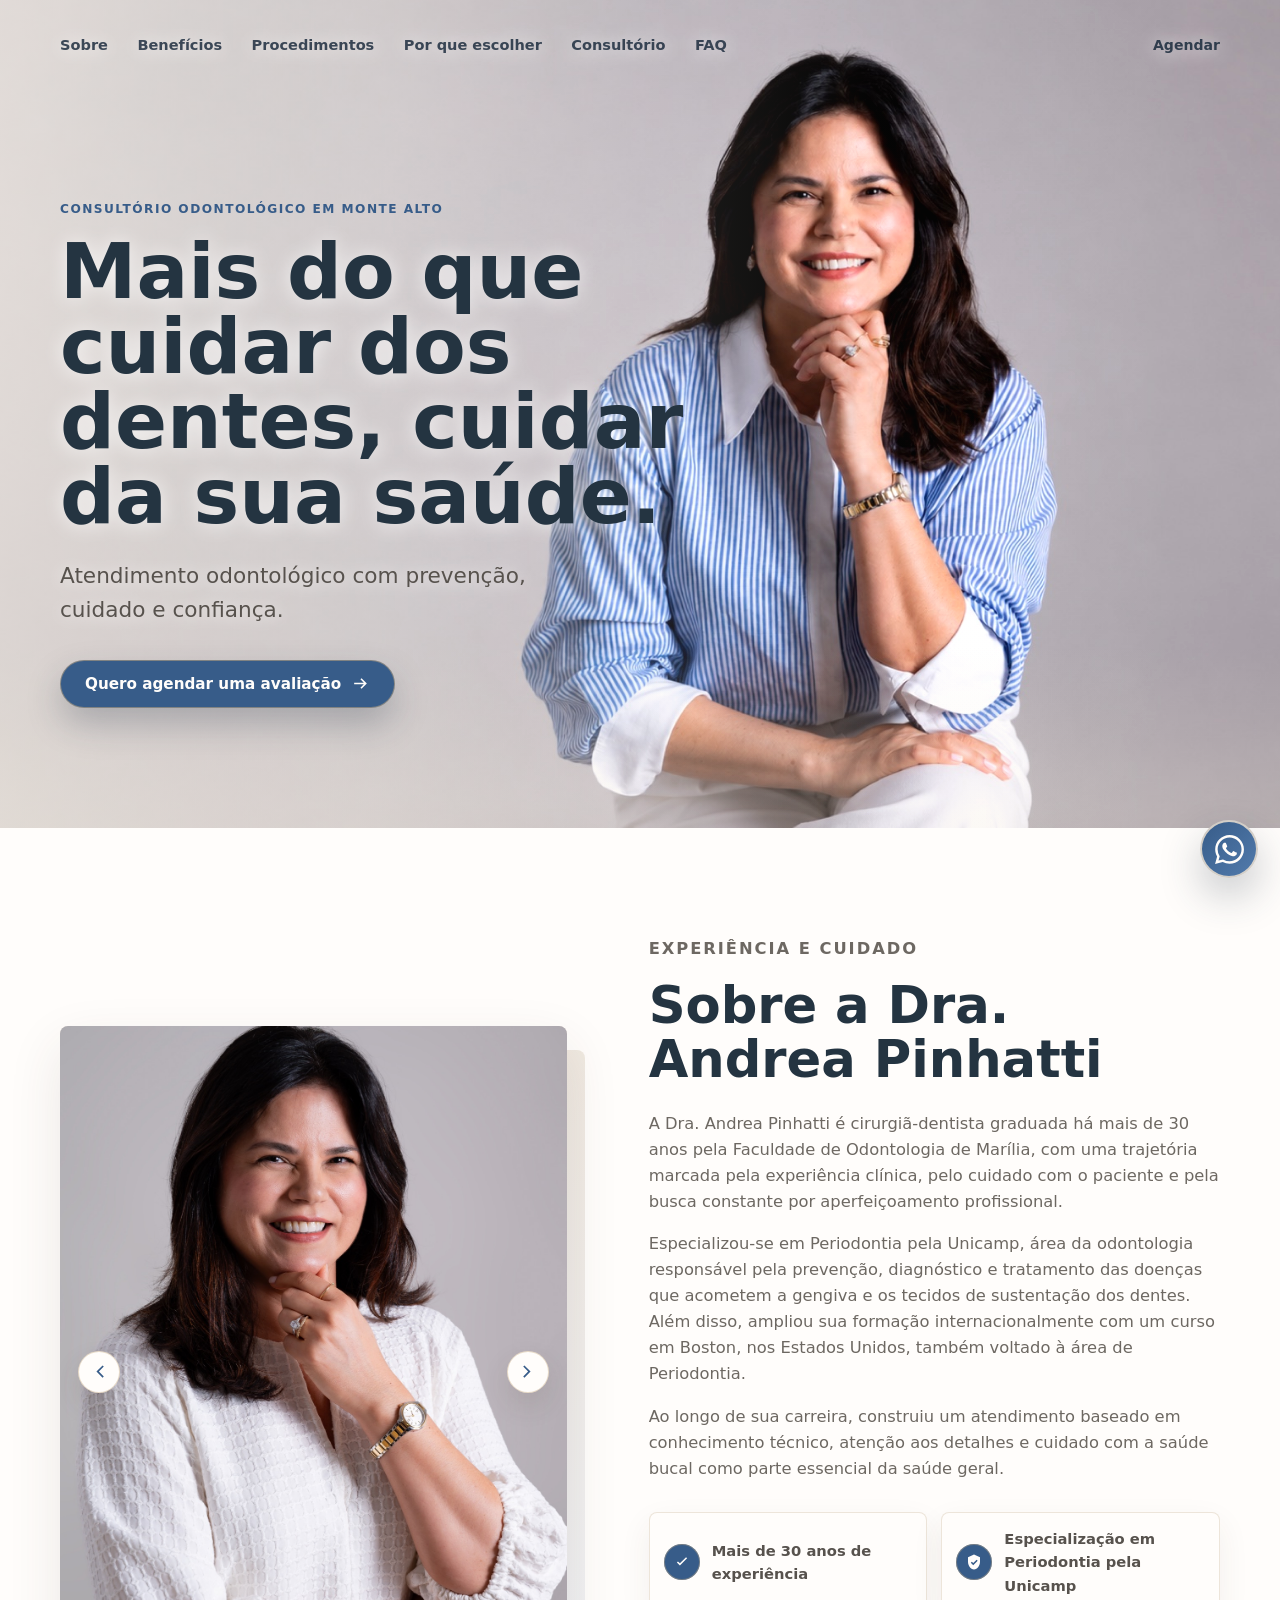
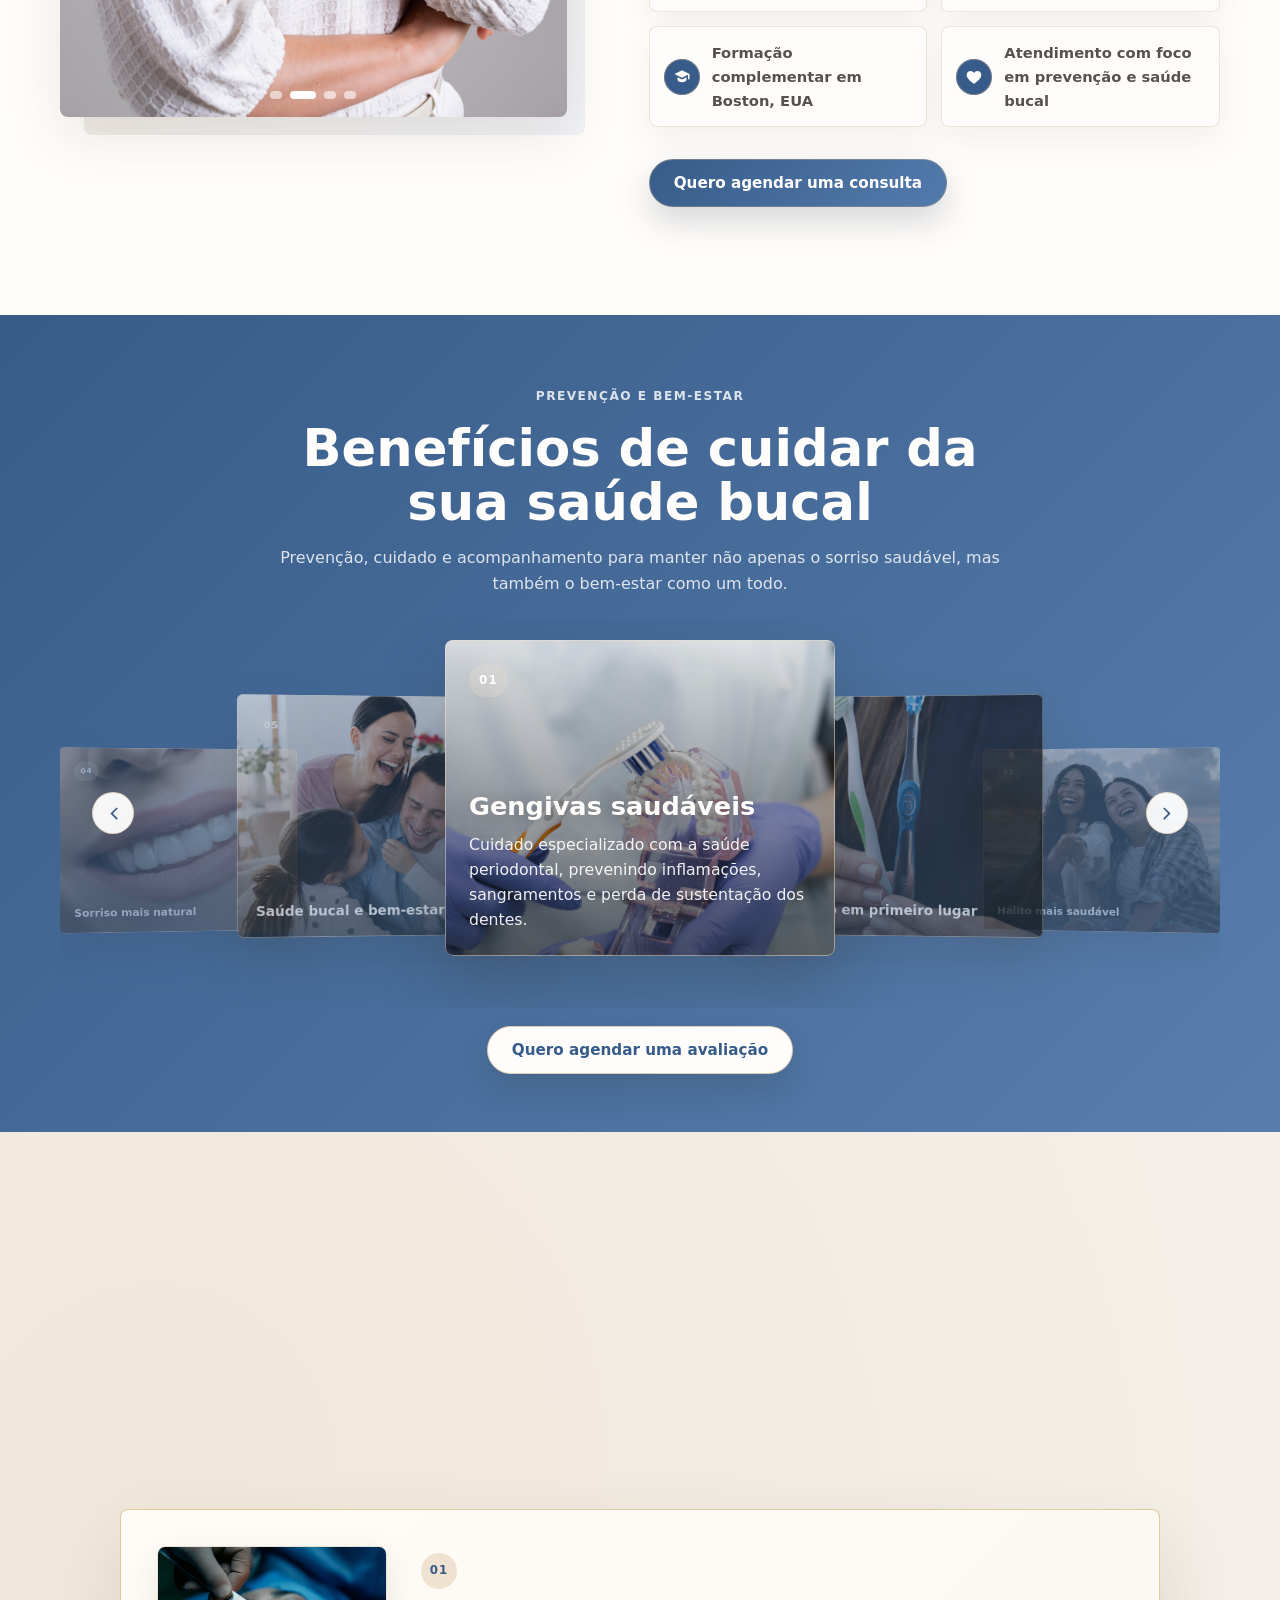
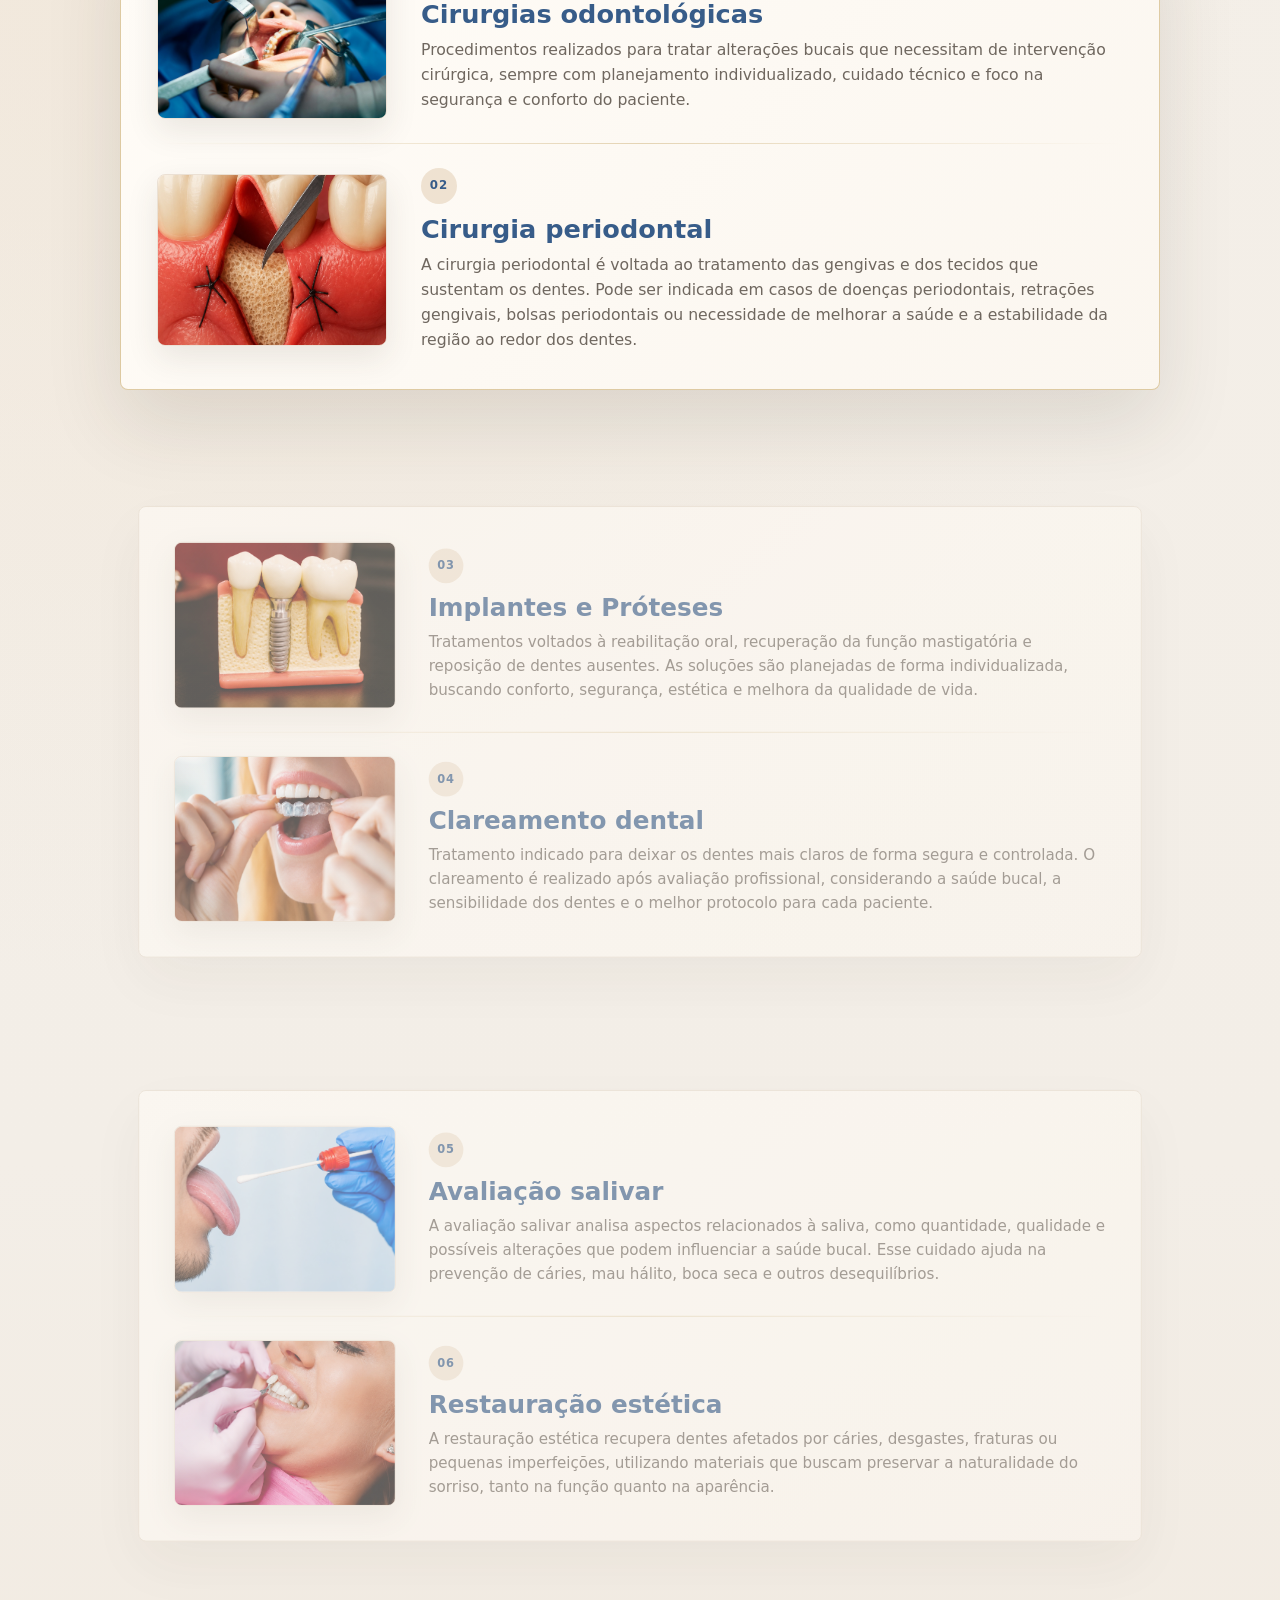
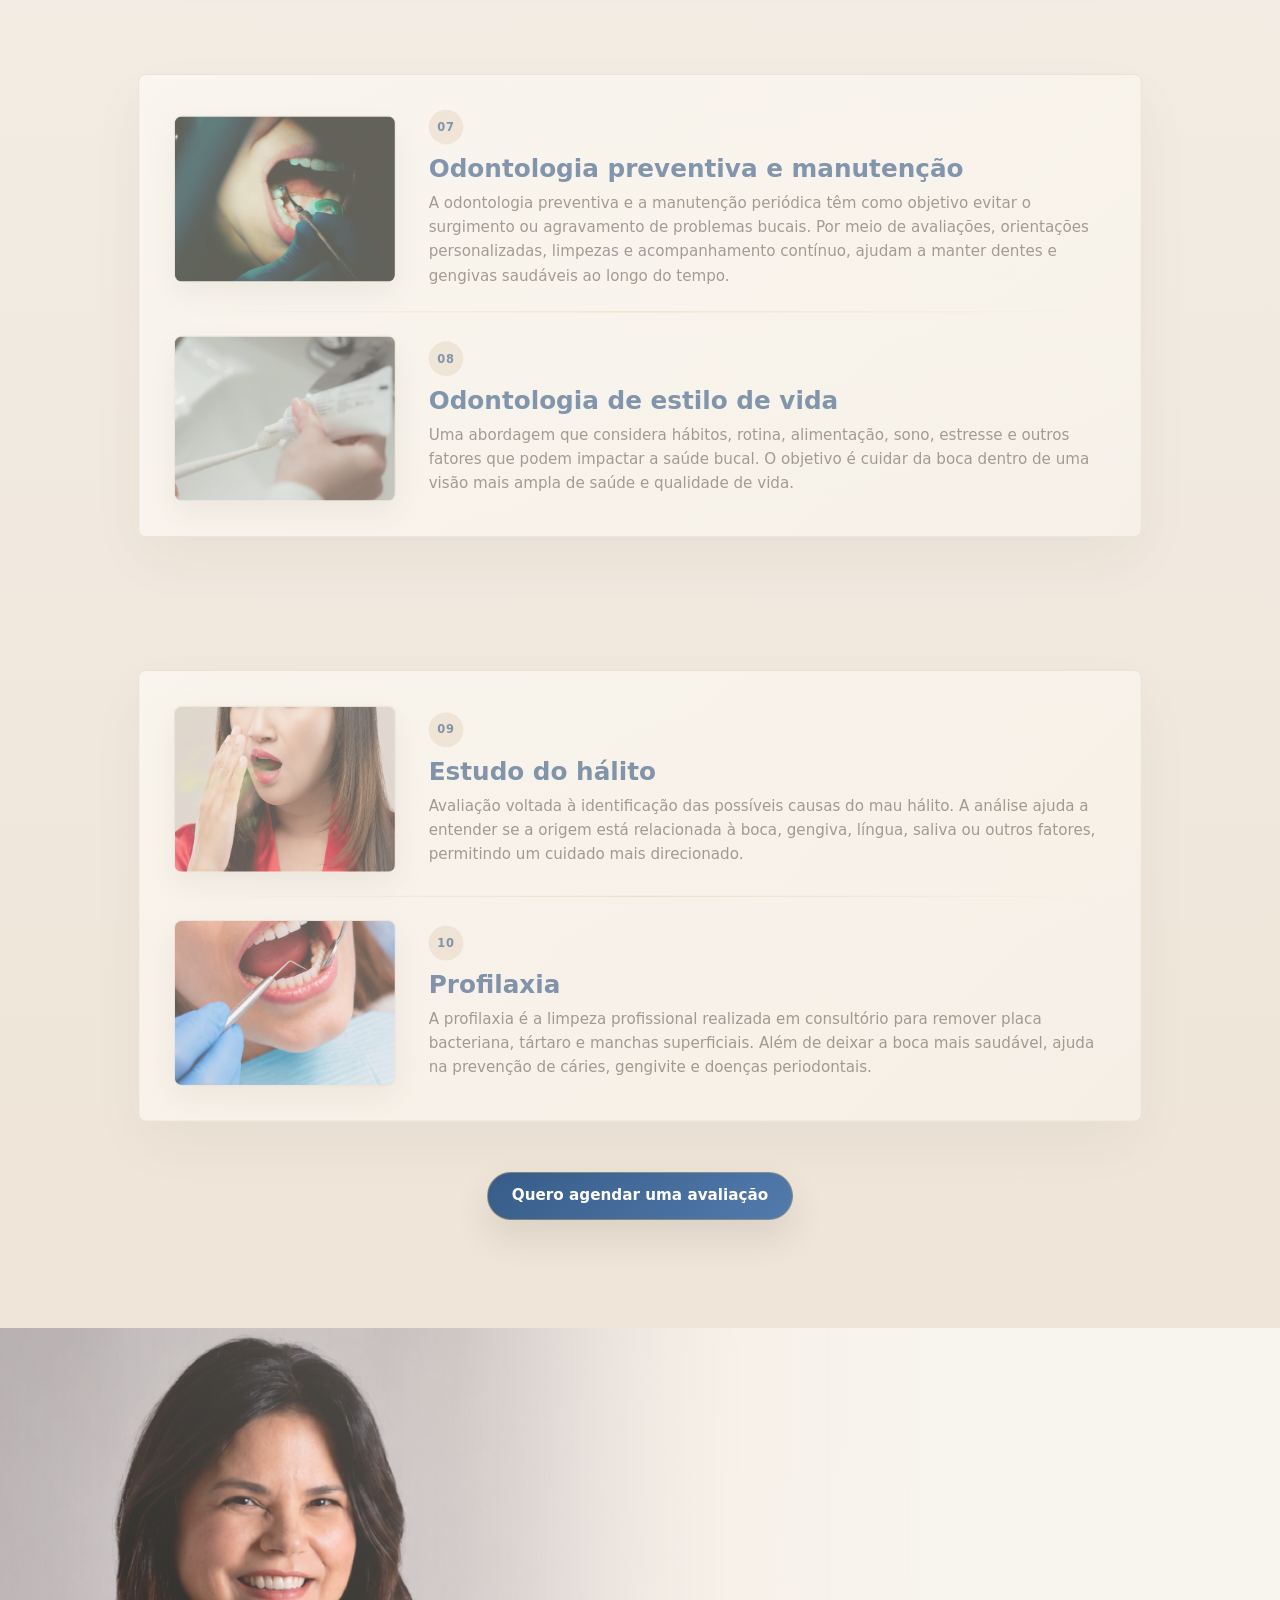
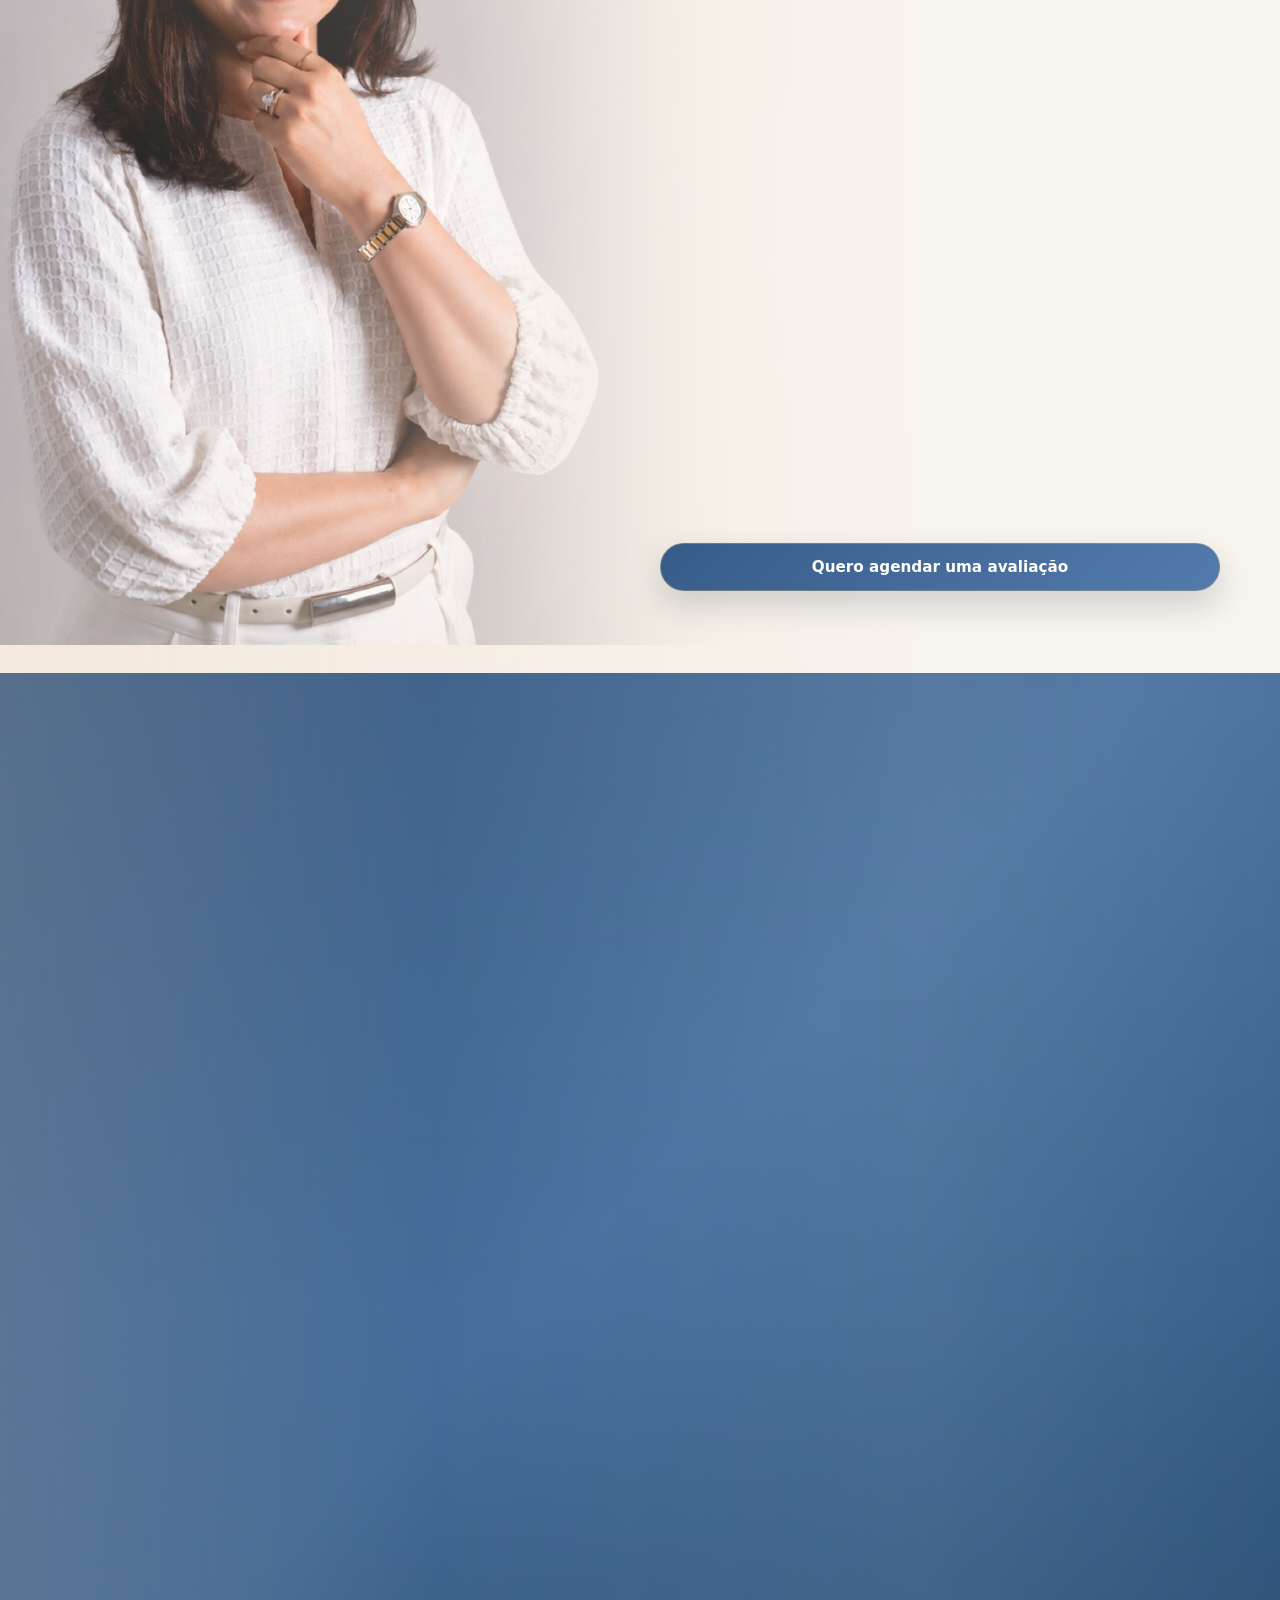
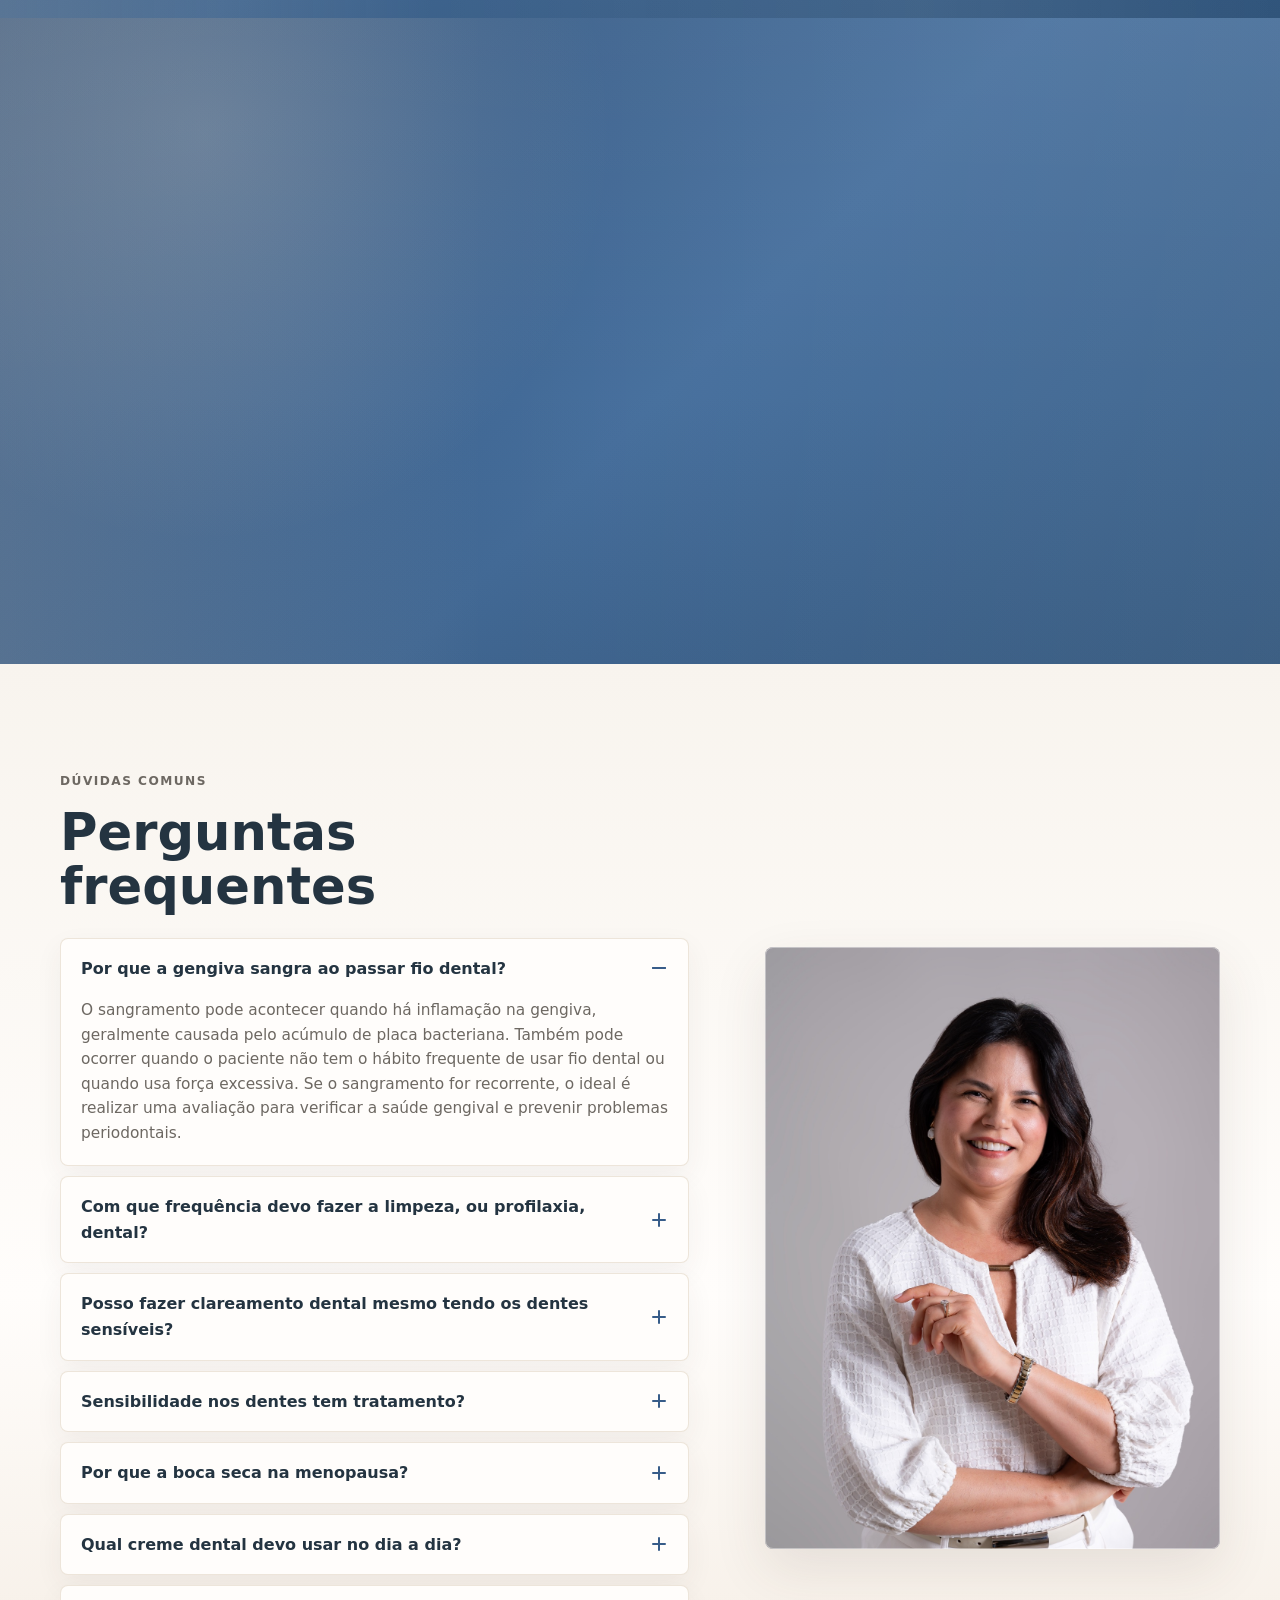
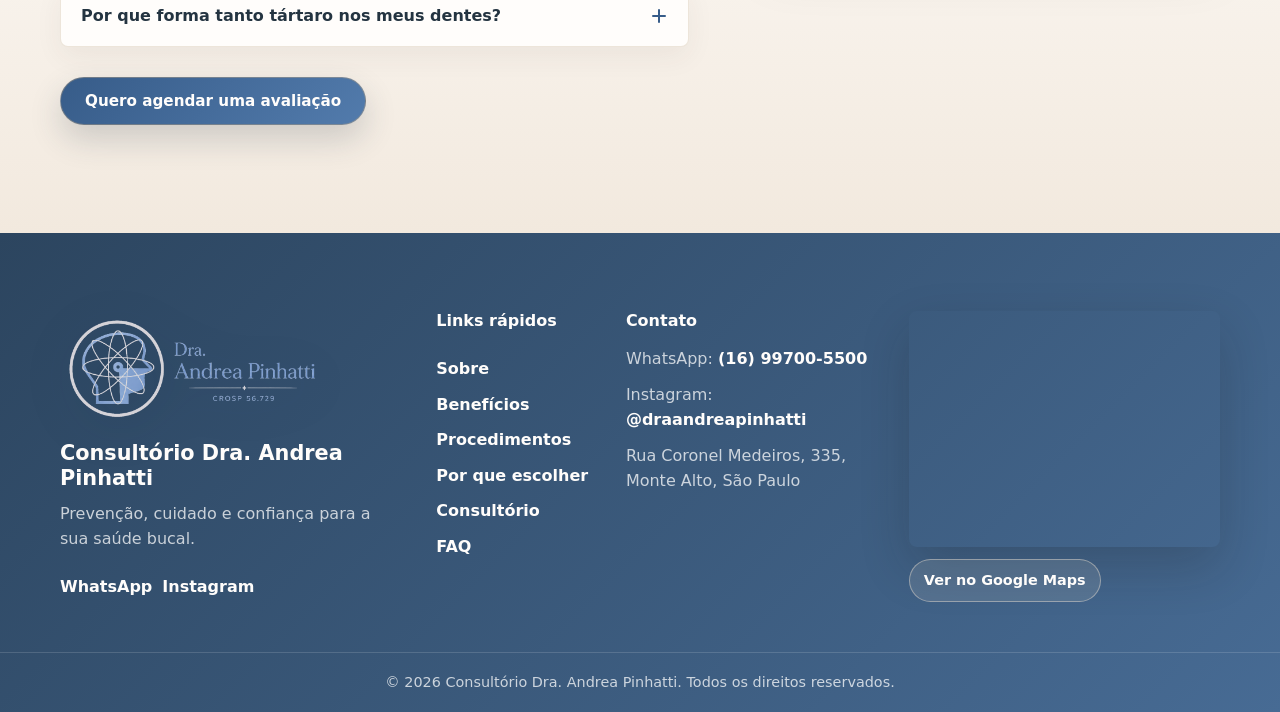
==== commit 6b94ee54: "Add files via upload" ====
--- a/index.html
+++ b/index.html
@@ -358,6 +358,22 @@
         </div>
       </section>
 
+      <section class="section care-video" id="cuidado-integral" aria-labelledby="care-video-title">
+        <div class="container care-video-grid">
+          <div class="care-video-copy reveal-left">
+            <p class="eyebrow">CUIDADO INTEGRAL</p>
+            <h2 id="care-video-title">Odontologia que cuida do sorriso, da saúde e da pessoa.</h2>
+            <p>Um olhar que une ciência, prevenção e acolhimento para transformar o cuidado odontológico em uma experiência mais humana.</p>
+            <a class="btn" href="https://wa.me/5516997005500?text=Ol%C3%A1%2C%20vim%20pelo%20site%20e%20gostaria%20de%20agendar%20uma%20avalia%C3%A7%C3%A3o." target="_blank" rel="noopener">Agendar avaliação</a>
+          </div>
+          <div class="care-video-frame reveal-right">
+            <video autoplay muted loop playsinline preload="metadata" aria-label="Cuidado odontológico acolhedor">
+              <source src="assets/videos/cuidado-integral.mp4" type="video/mp4" />
+            </video>
+          </div>
+        </div>
+      </section>
+
       <section class="section faq-section" id="faq">
         <div class="container faq-grid">
           <div class="faq-content reveal-left">
--- a/styles.css
+++ b/styles.css
@@ -1094,6 +1094,100 @@
   transform: translateX(-50%);
 }
 
+.care-video {
+  overflow: hidden;
+  padding: 76px 0;
+  color: var(--white);
+  background:
+    radial-gradient(circle at 16% 18%, rgba(239, 226, 209, 0.2), transparent 34%),
+    linear-gradient(135deg, #2f5078 0%, #466f9d 54%, #345b84 100%);
+}
+
+.care-video::before {
+  content: "";
+  position: absolute;
+  inset: 0;
+  background:
+    linear-gradient(90deg, rgba(239, 226, 209, 0.16), transparent 38%, rgba(255, 253, 251, 0.06)),
+    linear-gradient(0deg, rgba(29, 49, 72, 0.14), transparent 42%, rgba(255, 253, 251, 0.04));
+  pointer-events: none;
+}
+
+.care-video-grid {
+  position: relative;
+  z-index: 1;
+  display: grid;
+  grid-template-columns: minmax(0, 0.82fr) minmax(380px, 1.08fr);
+  gap: clamp(30px, 5vw, 68px);
+  align-items: center;
+}
+
+.care-video-copy {
+  max-width: 520px;
+}
+
+.care-video .eyebrow {
+  color: var(--champagne-soft);
+}
+
+.care-video-copy h2 {
+  margin: 0;
+  color: var(--white);
+  font-size: clamp(2rem, 4vw, 3.75rem);
+  line-height: 1.06;
+  letter-spacing: 0;
+}
+
+.care-video-copy p:not(.eyebrow) {
+  max-width: 500px;
+  margin: 22px 0 30px;
+  color: rgba(255, 253, 251, 0.84);
+  font-size: clamp(1rem, 1.6vw, 1.16rem);
+}
+
+.care-video .btn {
+  color: var(--blue-deep);
+  border-color: rgba(239, 226, 209, 0.58);
+  background: var(--white);
+  box-shadow: 0 18px 38px rgba(31, 42, 57, 0.22);
+}
+
+.care-video .btn:hover {
+  box-shadow: 0 24px 48px rgba(31, 42, 57, 0.28);
+}
+
+.care-video-frame {
+  position: relative;
+  isolation: isolate;
+  aspect-ratio: 16 / 9;
+  border: 1px solid rgba(239, 226, 209, 0.42);
+  border-radius: calc(var(--radius) + 6px);
+  background:
+    linear-gradient(135deg, rgba(239, 226, 209, 0.18), rgba(255, 253, 251, 0.04)),
+    #244263;
+  box-shadow: 0 30px 72px rgba(20, 35, 54, 0.26);
+}
+
+.care-video-frame::before {
+  content: "";
+  position: absolute;
+  inset: 16px -16px -16px 16px;
+  border: 1px solid rgba(239, 226, 209, 0.28);
+  border-radius: inherit;
+  background: rgba(239, 226, 209, 0.08);
+  z-index: -1;
+}
+
+.care-video-frame video {
+  display: block;
+  width: 100%;
+  height: 100%;
+  object-fit: cover;
+  object-position: center;
+  border-radius: inherit;
+  filter: saturate(1.06) contrast(1.035) brightness(1.02);
+}
+
 .faq-grid {
   display: grid;
   grid-template-columns: minmax(0, 1.08fr) minmax(300px, 0.78fr);
@@ -1407,6 +1501,7 @@
 
   .two-col,
   .office-grid,
+  .care-video-grid,
   .faq-grid,
   .why-grid {
     grid-template-columns: 1fr;
@@ -1421,6 +1516,10 @@
     width: min(100%, 640px);
     margin-inline: auto;
     padding: 14px;
+  }
+
+  .care-video-copy {
+    max-width: 760px;
   }
 
   .why-copy {
@@ -1607,6 +1706,30 @@
     right: 12px;
   }
 
+  .care-video {
+    padding: 66px 0;
+  }
+
+  .care-video-grid {
+    gap: 30px;
+  }
+
+  .care-video-copy h2 {
+    font-size: clamp(2rem, 10vw, 2.7rem);
+  }
+
+  .care-video-copy p:not(.eyebrow) {
+    margin: 18px 0 24px;
+  }
+
+  .care-video-frame {
+    border-radius: var(--radius);
+  }
+
+  .care-video-frame::before {
+    inset: 10px -10px -10px 10px;
+  }
+
   .highlights {
     grid-template-columns: 1fr;
   }
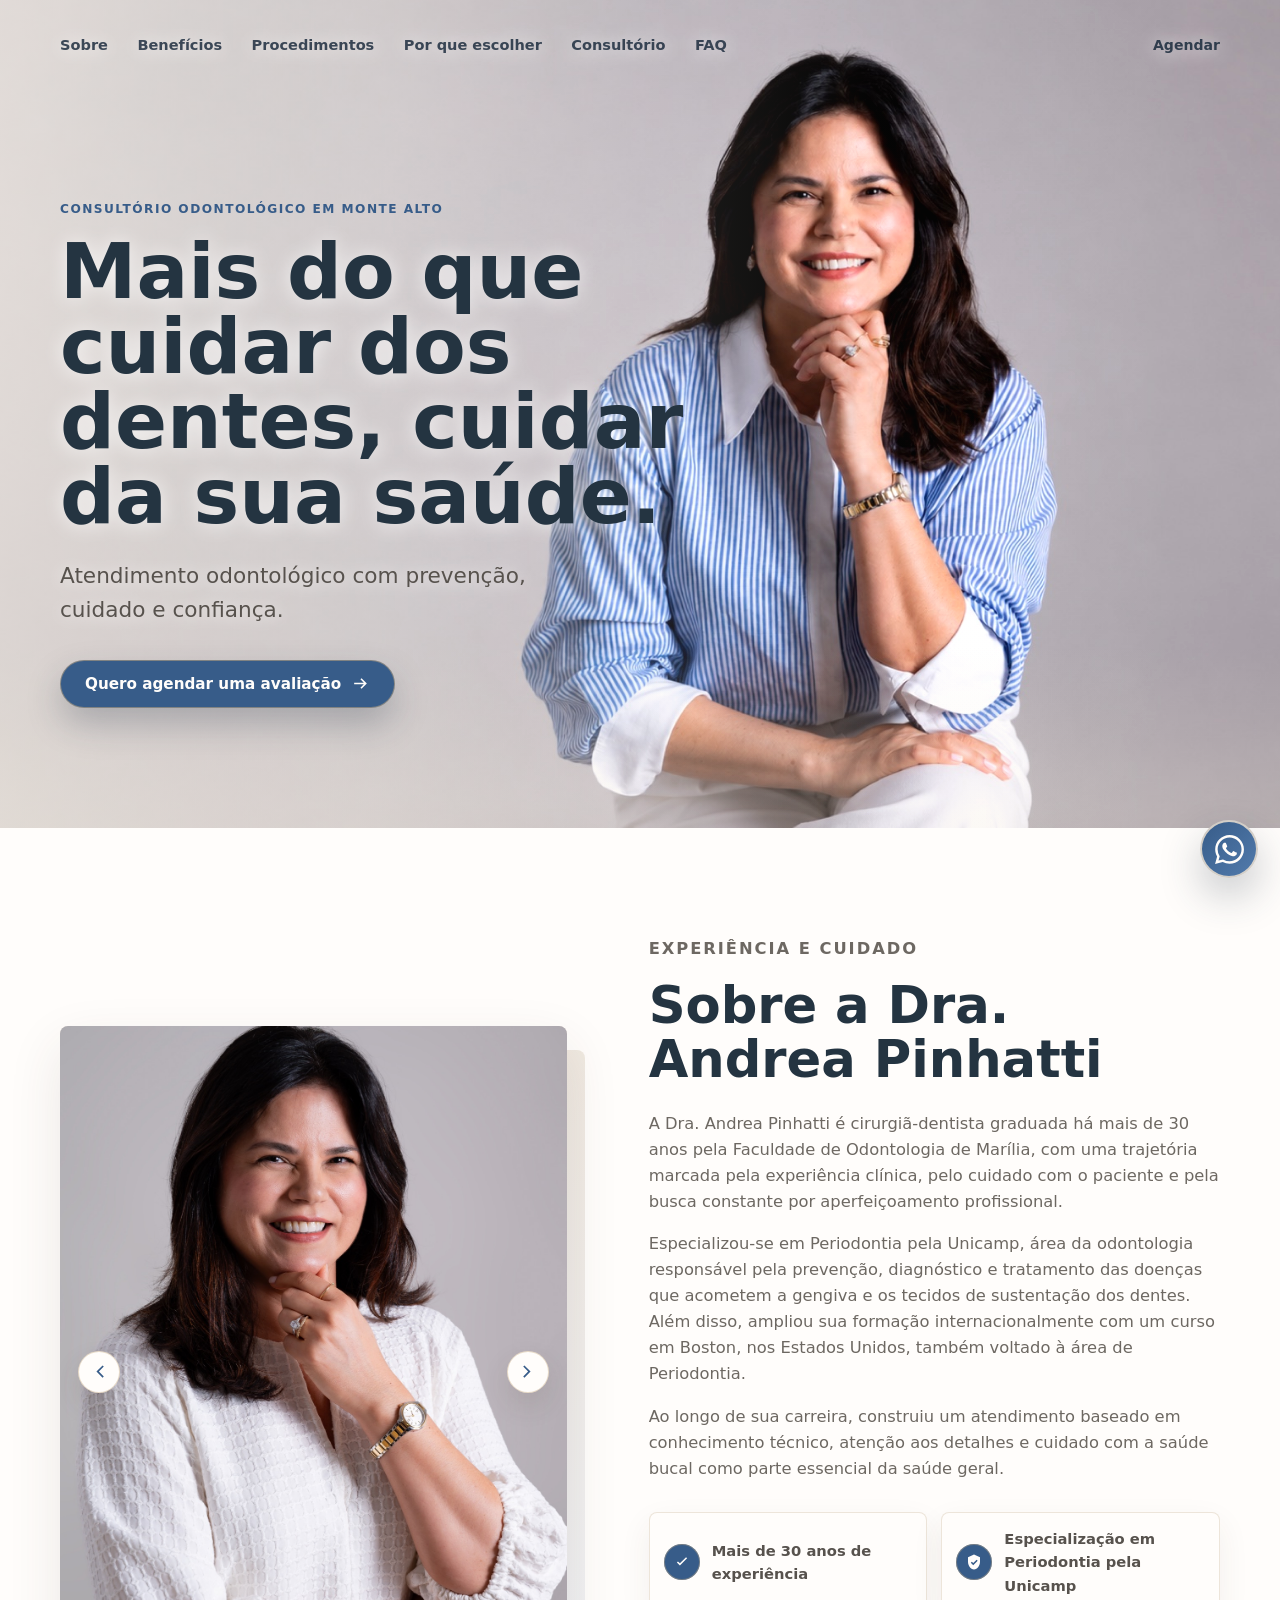
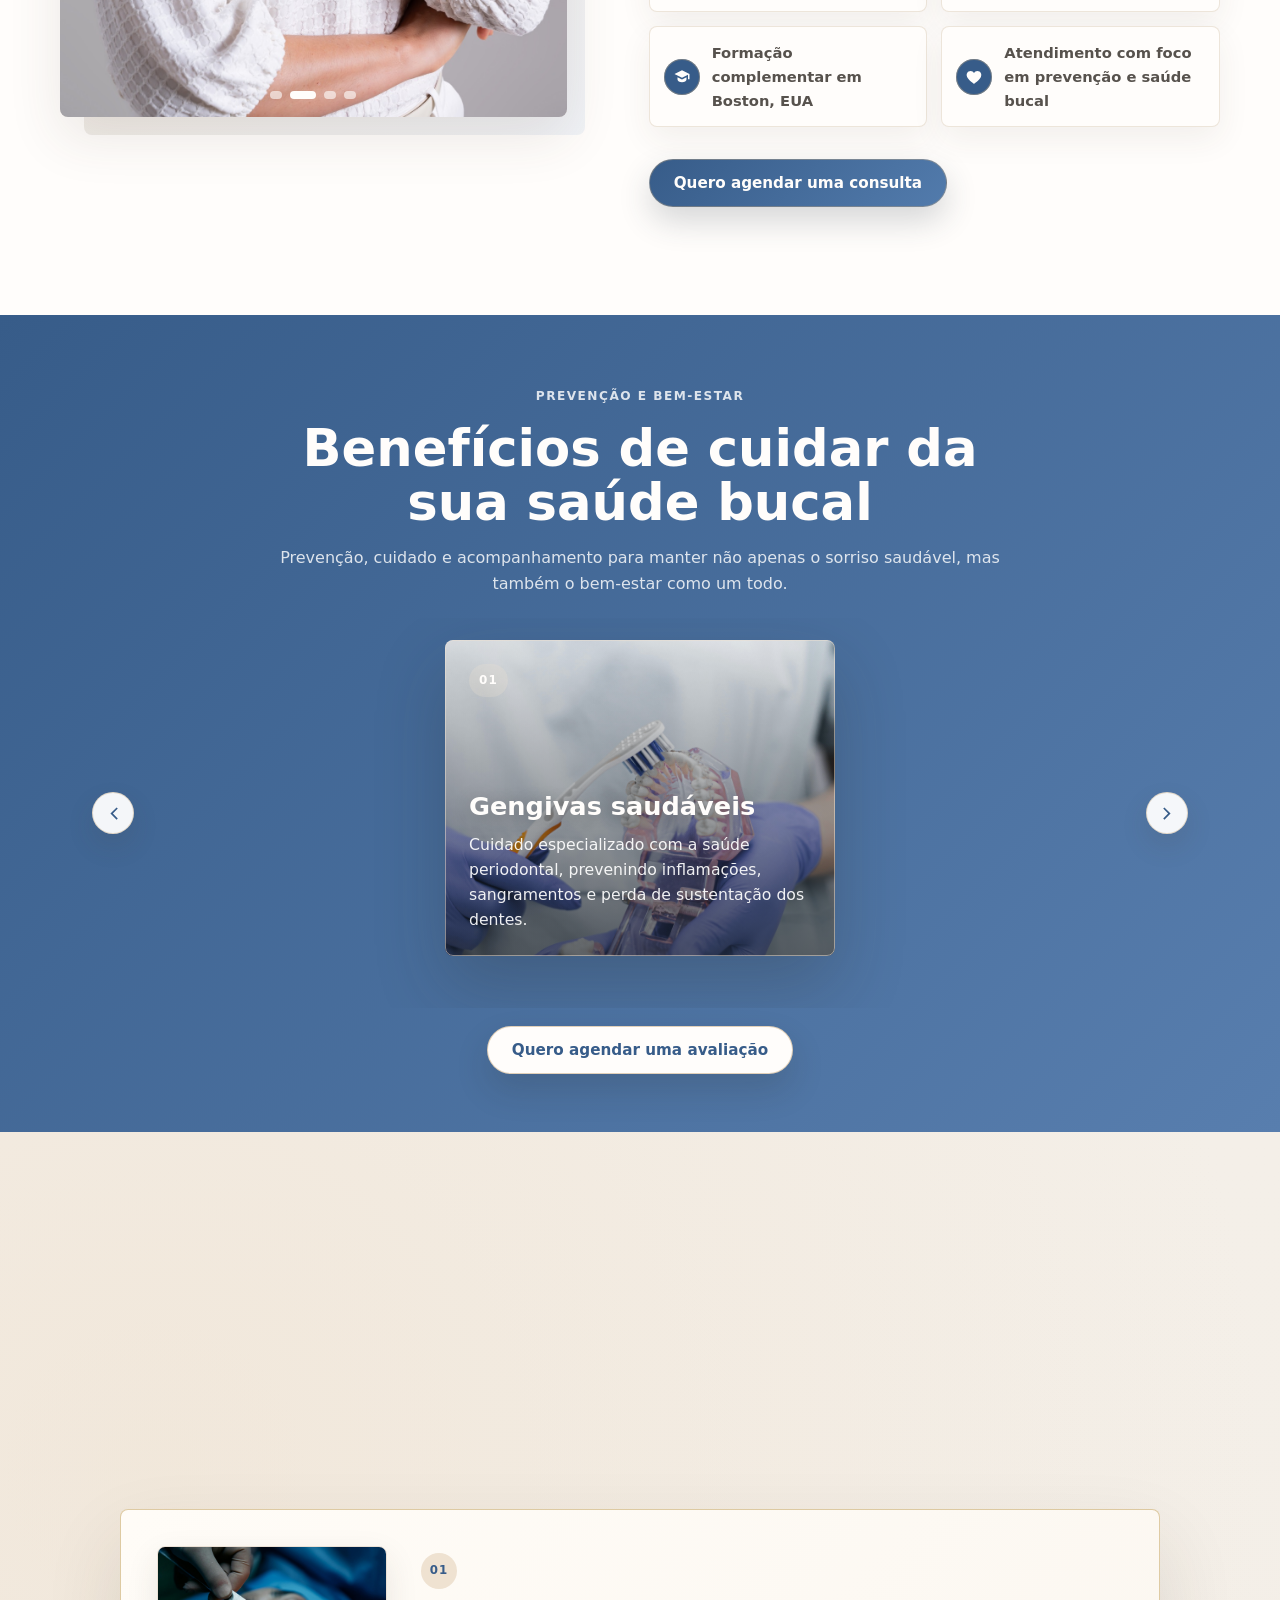
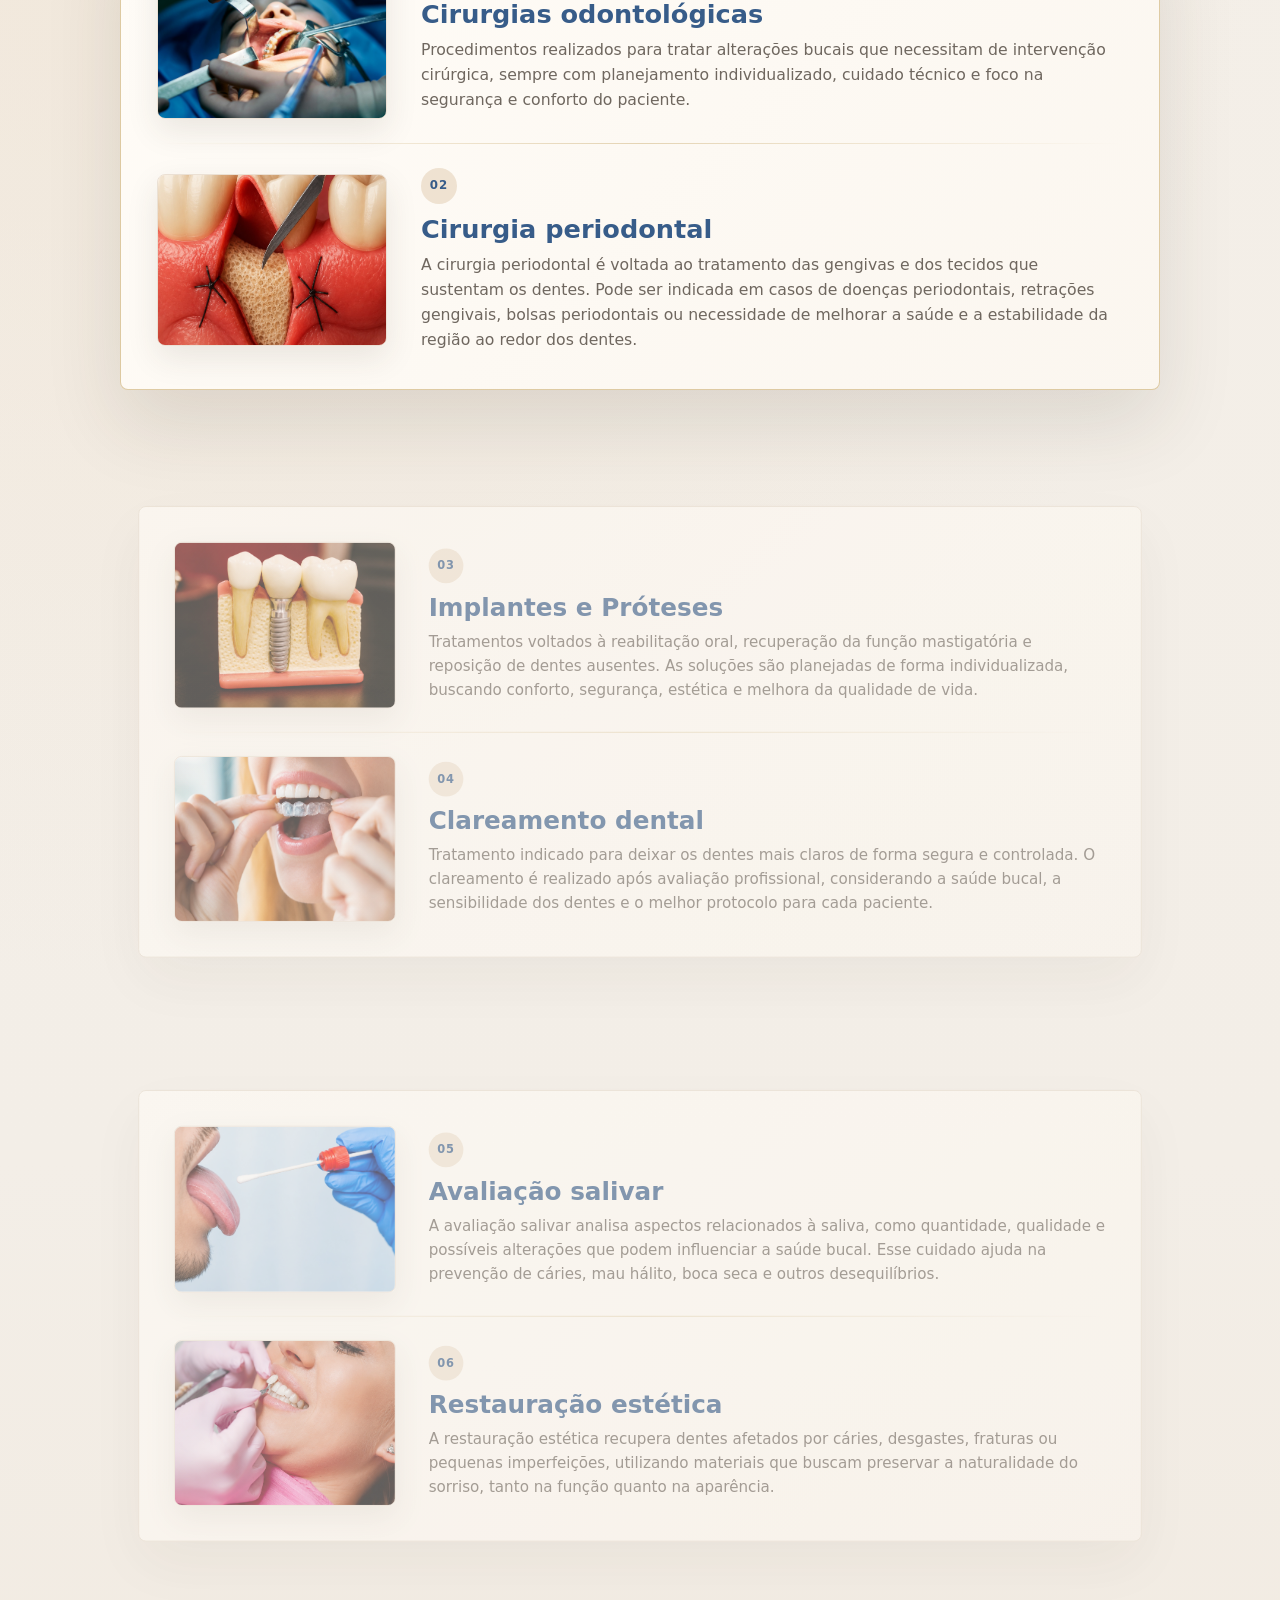
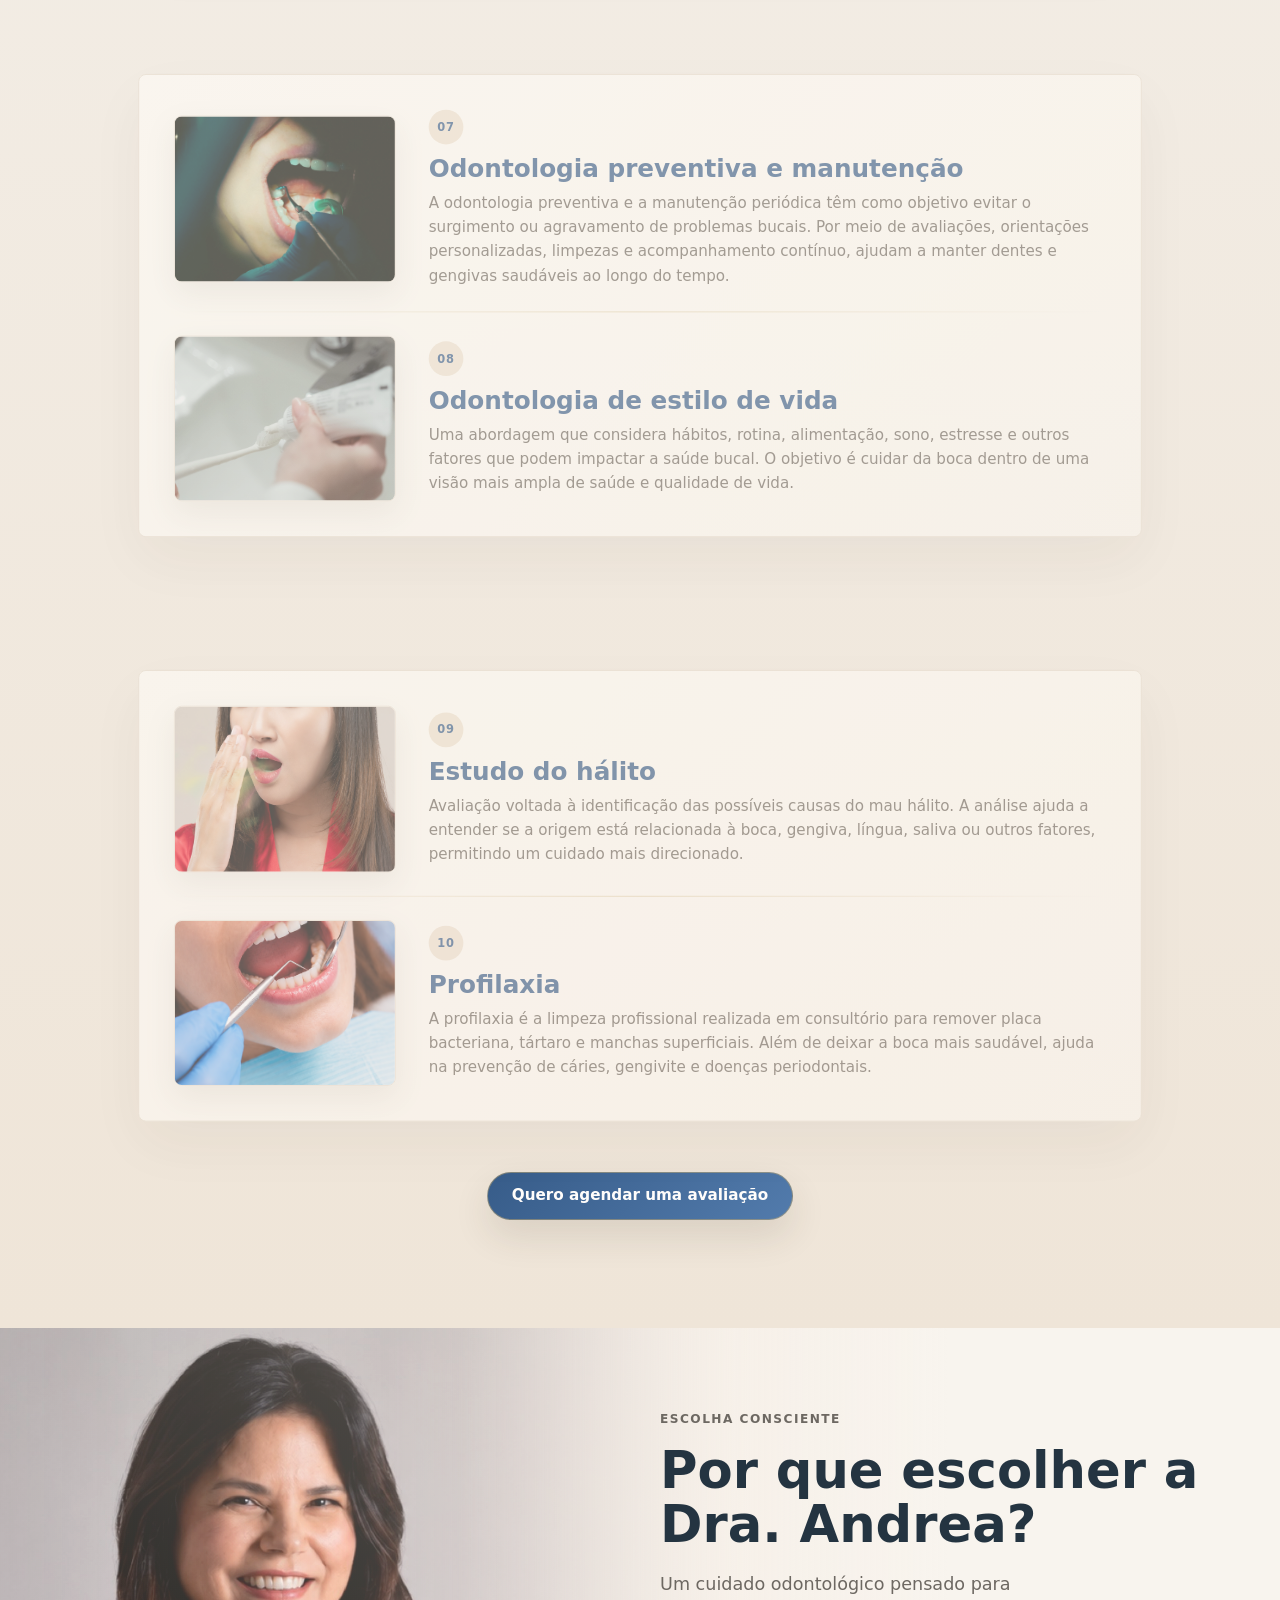
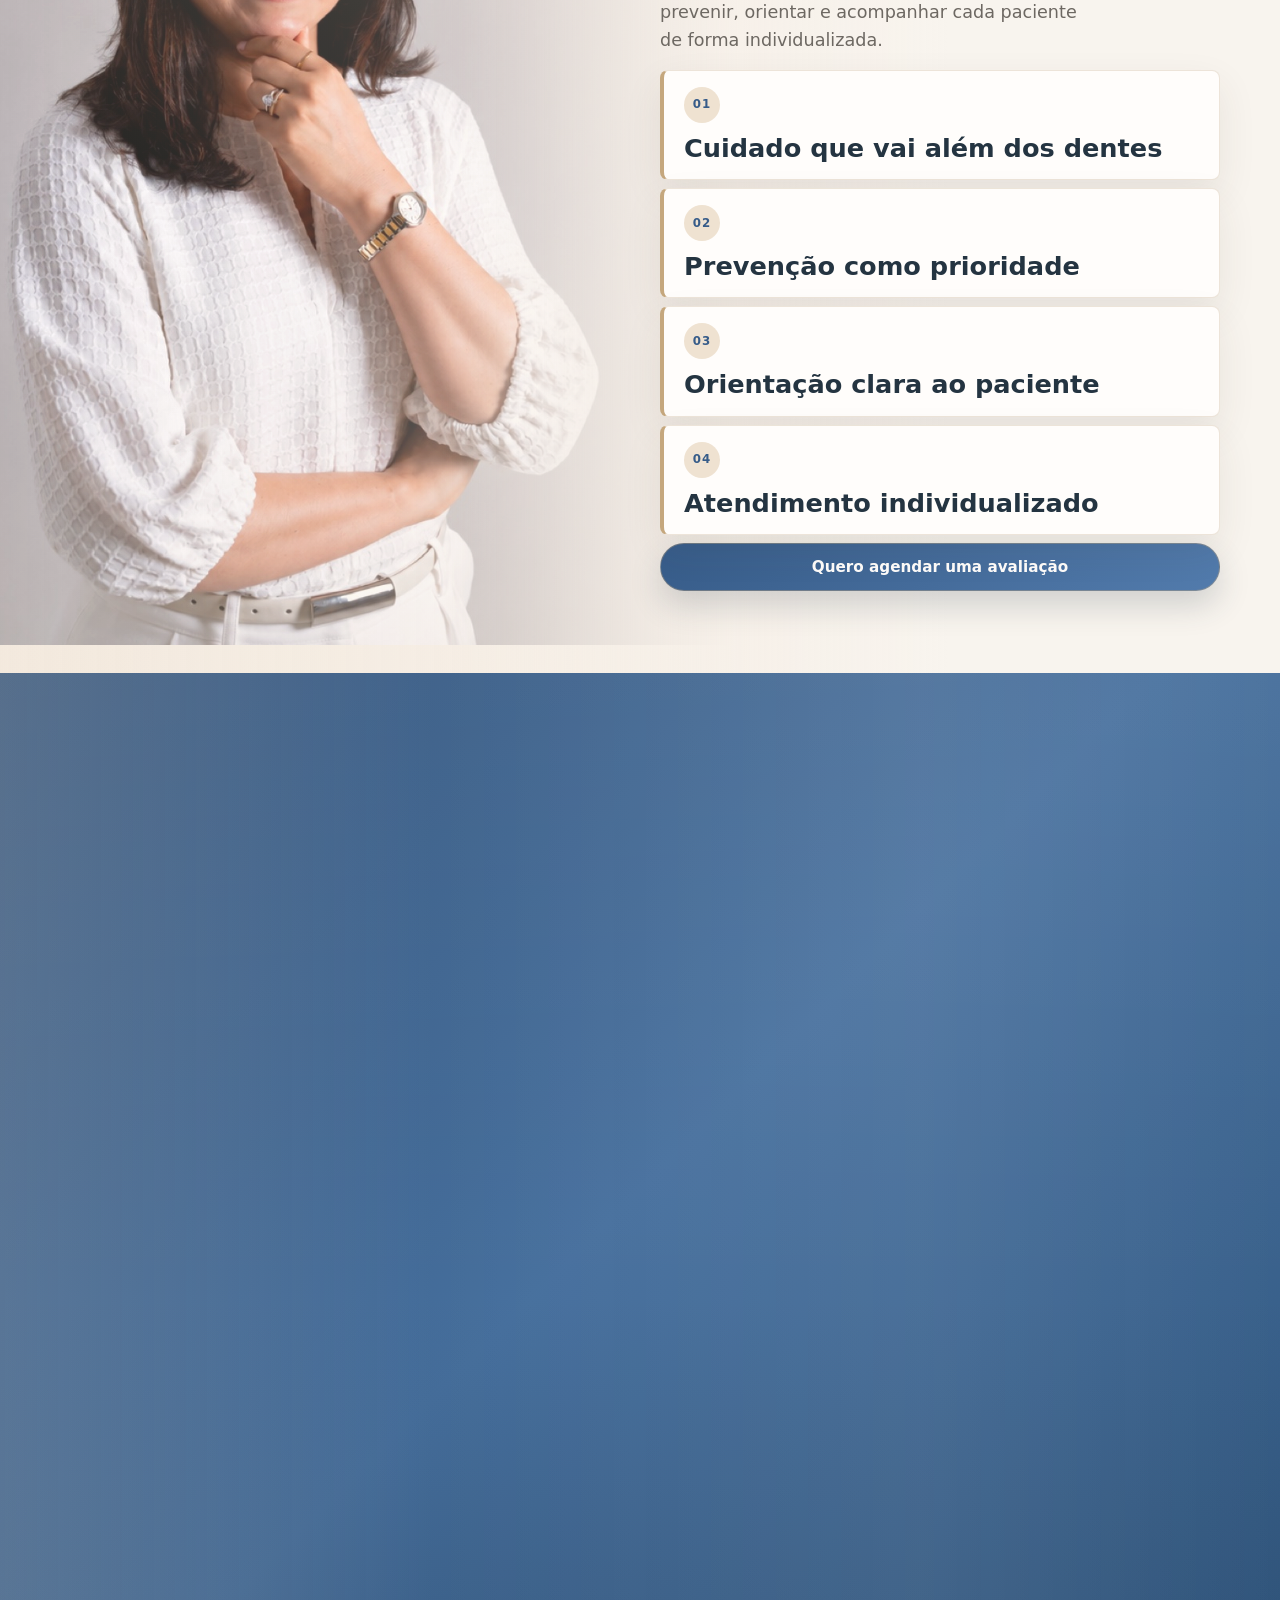
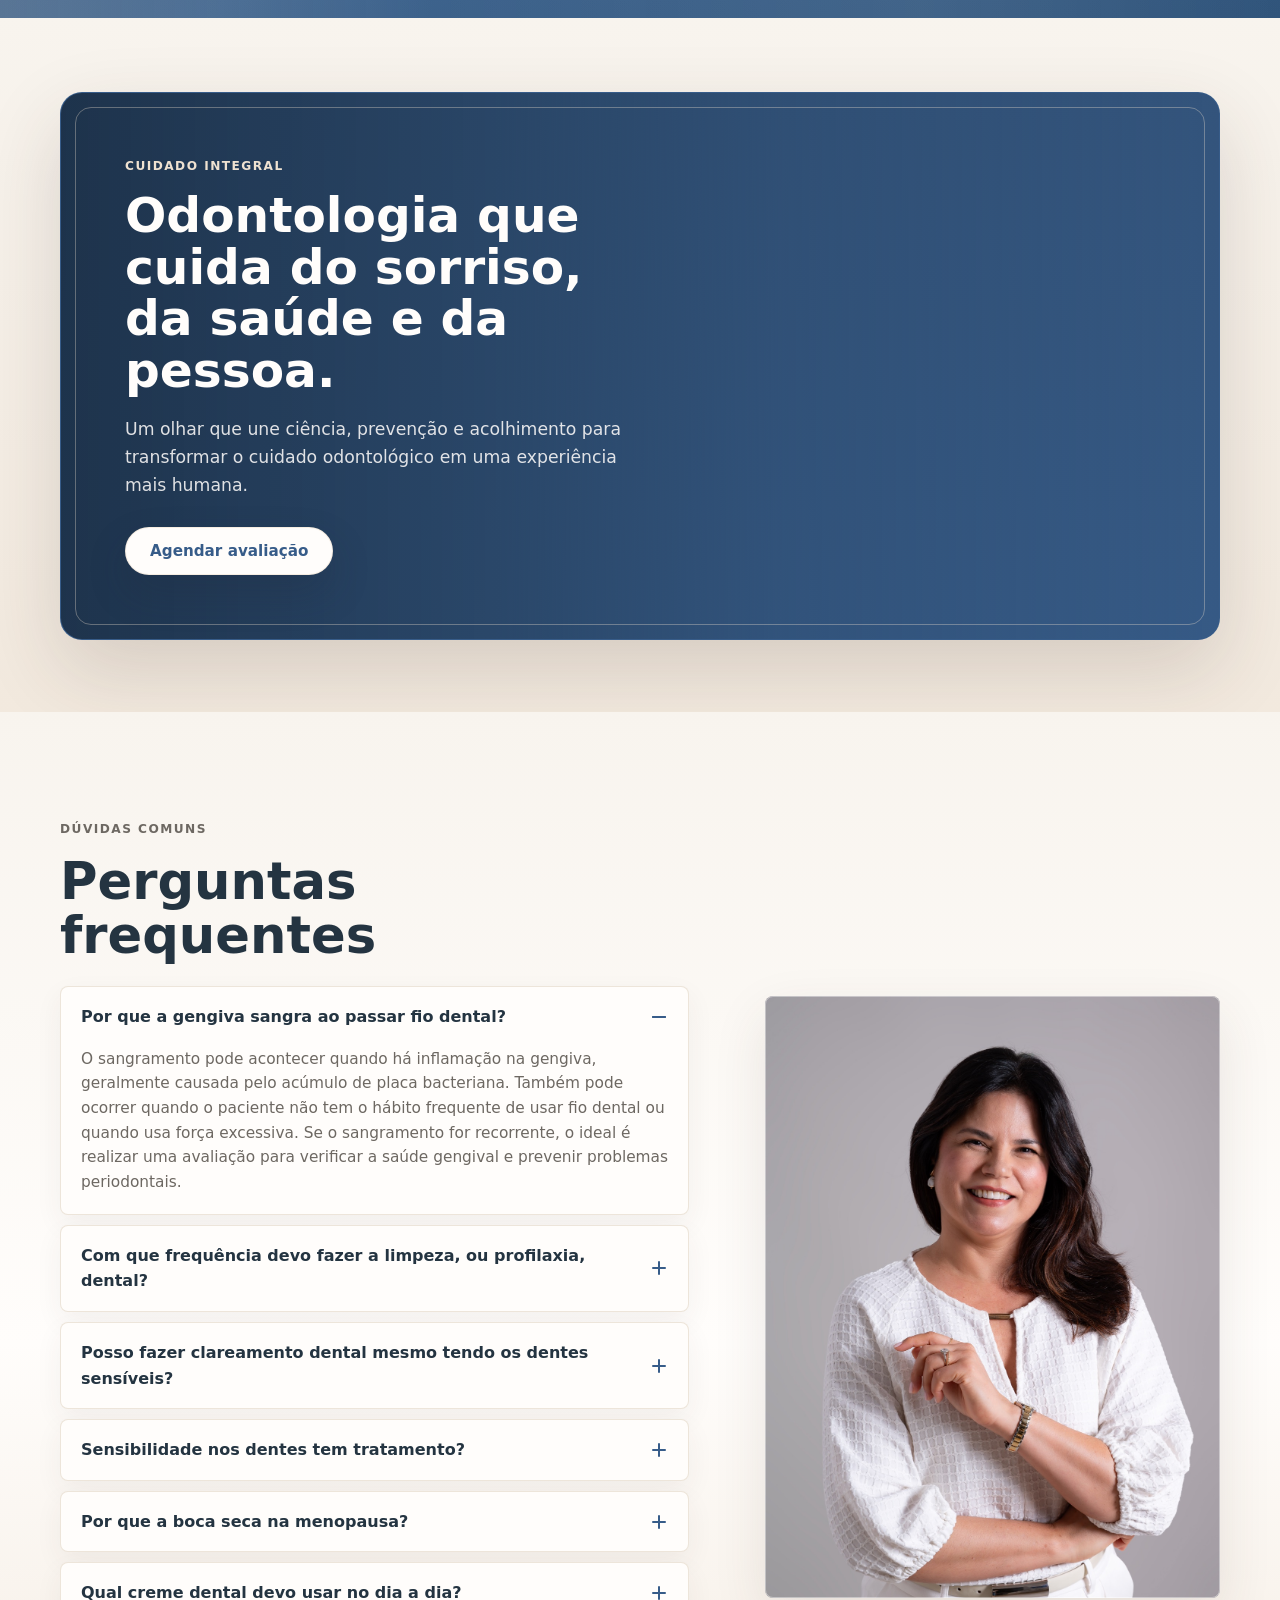
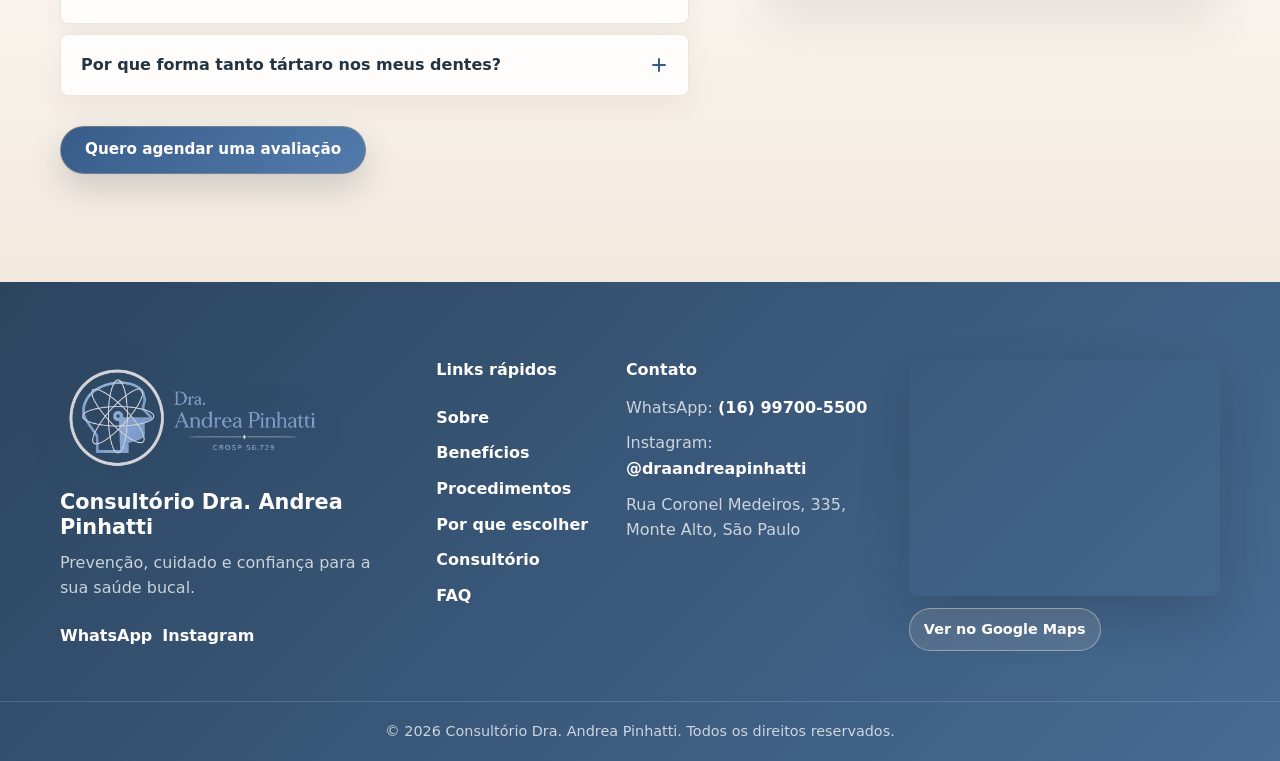
==== commit 80fe4d7d: "Add files via upload" ====
--- a/index.html
+++ b/index.html
@@ -359,17 +359,17 @@
       </section>
 
       <section class="section care-video" id="cuidado-integral" aria-labelledby="care-video-title">
-        <div class="container care-video-grid">
-          <div class="care-video-copy reveal-left">
-            <p class="eyebrow">CUIDADO INTEGRAL</p>
-            <h2 id="care-video-title">Odontologia que cuida do sorriso, da saúde e da pessoa.</h2>
-            <p>Um olhar que une ciência, prevenção e acolhimento para transformar o cuidado odontológico em uma experiência mais humana.</p>
-            <a class="btn" href="https://wa.me/5516997005500?text=Ol%C3%A1%2C%20vim%20pelo%20site%20e%20gostaria%20de%20agendar%20uma%20avalia%C3%A7%C3%A3o." target="_blank" rel="noopener">Agendar avaliação</a>
-          </div>
-          <div class="care-video-frame reveal-right">
+        <div class="container">
+          <div class="care-video-card reveal">
             <video autoplay muted loop playsinline preload="metadata" aria-label="Cuidado odontológico acolhedor">
               <source src="assets/videos/cuidado-integral.mp4" type="video/mp4" />
             </video>
+            <div class="care-video-copy">
+              <p class="eyebrow">CUIDADO INTEGRAL</p>
+              <h2 id="care-video-title">Odontologia que cuida do sorriso, da saúde e da pessoa.</h2>
+              <p>Um olhar que une ciência, prevenção e acolhimento para transformar o cuidado odontológico em uma experiência mais humana.</p>
+              <a class="btn" href="https://wa.me/5516997005500?text=Ol%C3%A1%2C%20vim%20pelo%20site%20e%20gostaria%20de%20agendar%20uma%20avalia%C3%A7%C3%A3o." target="_blank" rel="noopener">Agendar avaliação</a>
+            </div>
           </div>
         </div>
       </section>
--- a/styles.css
+++ b/styles.css
@@ -1096,34 +1096,61 @@
 
 .care-video {
   overflow: hidden;
-  padding: 76px 0;
+  padding: 74px 0 72px;
   color: var(--white);
-  background:
-    radial-gradient(circle at 16% 18%, rgba(239, 226, 209, 0.2), transparent 34%),
-    linear-gradient(135deg, #2f5078 0%, #466f9d 54%, #345b84 100%);
-}
-
-.care-video::before {
+  background: linear-gradient(180deg, var(--off-white), var(--sand));
+}
+
+.care-video-card {
+  position: relative;
+  isolation: isolate;
+  display: flex;
+  align-items: center;
+  min-height: clamp(410px, 38vw, 520px);
+  overflow: hidden;
+  padding: clamp(34px, 5vw, 68px);
+  border: 1px solid rgba(55, 92, 137, 0.46);
+  border-radius: 22px;
+  background: var(--blue-deep);
+  box-shadow: 0 30px 80px rgba(61, 46, 35, 0.16);
+}
+
+.care-video-card::before {
   content: "";
   position: absolute;
   inset: 0;
   background:
-    linear-gradient(90deg, rgba(239, 226, 209, 0.16), transparent 38%, rgba(255, 253, 251, 0.06)),
-    linear-gradient(0deg, rgba(29, 49, 72, 0.14), transparent 42%, rgba(255, 253, 251, 0.04));
+    linear-gradient(90deg, rgba(27, 47, 70, 0.9) 0%, rgba(38, 65, 96, 0.74) 38%, rgba(38, 65, 96, 0.28) 62%, rgba(38, 65, 96, 0.02) 100%),
+    linear-gradient(180deg, rgba(31, 43, 56, 0.16), rgba(31, 43, 56, 0.04));
   pointer-events: none;
-}
-
-.care-video-grid {
+  z-index: 1;
+}
+
+.care-video-card::after {
+  content: "";
+  position: absolute;
+  inset: 14px;
+  border: 1px solid rgba(239, 226, 209, 0.34);
+  border-radius: 16px;
+  pointer-events: none;
+  z-index: 2;
+}
+
+.care-video-card video {
+  position: absolute;
+  inset: 0;
+  width: 100%;
+  height: 100%;
+  object-fit: cover;
+  object-position: center;
+  filter: saturate(1.06) contrast(1.03) brightness(1.02);
+  z-index: 0;
+}
+
+.care-video-copy {
   position: relative;
-  z-index: 1;
-  display: grid;
-  grid-template-columns: minmax(0, 0.82fr) minmax(380px, 1.08fr);
-  gap: clamp(30px, 5vw, 68px);
-  align-items: center;
-}
-
-.care-video-copy {
-  max-width: 520px;
+  z-index: 3;
+  width: min(520px, 100%);
 }
 
 .care-video .eyebrow {
@@ -1133,16 +1160,16 @@
 .care-video-copy h2 {
   margin: 0;
   color: var(--white);
-  font-size: clamp(2rem, 4vw, 3.75rem);
+  font-size: clamp(2rem, 3.8vw, 3.55rem);
   line-height: 1.06;
   letter-spacing: 0;
 }
 
 .care-video-copy p:not(.eyebrow) {
   max-width: 500px;
-  margin: 22px 0 30px;
-  color: rgba(255, 253, 251, 0.84);
-  font-size: clamp(1rem, 1.6vw, 1.16rem);
+  margin: 20px 0 28px;
+  color: rgba(255, 253, 251, 0.86);
+  font-size: clamp(1rem, 1.35vw, 1.12rem);
 }
 
 .care-video .btn {
@@ -1154,38 +1181,6 @@
 
 .care-video .btn:hover {
   box-shadow: 0 24px 48px rgba(31, 42, 57, 0.28);
-}
-
-.care-video-frame {
-  position: relative;
-  isolation: isolate;
-  aspect-ratio: 16 / 9;
-  border: 1px solid rgba(239, 226, 209, 0.42);
-  border-radius: calc(var(--radius) + 6px);
-  background:
-    linear-gradient(135deg, rgba(239, 226, 209, 0.18), rgba(255, 253, 251, 0.04)),
-    #244263;
-  box-shadow: 0 30px 72px rgba(20, 35, 54, 0.26);
-}
-
-.care-video-frame::before {
-  content: "";
-  position: absolute;
-  inset: 16px -16px -16px 16px;
-  border: 1px solid rgba(239, 226, 209, 0.28);
-  border-radius: inherit;
-  background: rgba(239, 226, 209, 0.08);
-  z-index: -1;
-}
-
-.care-video-frame video {
-  display: block;
-  width: 100%;
-  height: 100%;
-  object-fit: cover;
-  object-position: center;
-  border-radius: inherit;
-  filter: saturate(1.06) contrast(1.035) brightness(1.02);
 }
 
 .faq-grid {
@@ -1501,7 +1496,6 @@
 
   .two-col,
   .office-grid,
-  .care-video-grid,
   .faq-grid,
   .why-grid {
     grid-template-columns: 1fr;
@@ -1519,7 +1513,11 @@
   }
 
   .care-video-copy {
-    max-width: 760px;
+    width: min(560px, 100%);
+  }
+
+  .care-video-card {
+    min-height: 500px;
   }
 
   .why-copy {
@@ -1707,27 +1705,41 @@
   }
 
   .care-video {
-    padding: 66px 0;
-  }
-
-  .care-video-grid {
-    gap: 30px;
+    padding: 58px 0 60px;
+  }
+
+  .care-video-card {
+    align-items: flex-end;
+    min-height: 610px;
+    padding: 28px 22px 30px;
+    border-radius: 18px;
+  }
+
+  .care-video-card::before {
+    background:
+      linear-gradient(180deg, rgba(27, 47, 70, 0.08) 0%, rgba(27, 47, 70, 0.34) 34%, rgba(27, 47, 70, 0.9) 100%),
+      linear-gradient(90deg, rgba(27, 47, 70, 0.62), rgba(27, 47, 70, 0.08));
+  }
+
+  .care-video-card::after {
+    inset: 10px;
+    border-radius: 14px;
+  }
+
+  .care-video-card video {
+    object-position: center;
+  }
+
+  .care-video-copy {
+    width: 100%;
   }
 
   .care-video-copy h2 {
-    font-size: clamp(2rem, 10vw, 2.7rem);
+    font-size: clamp(2rem, 9.4vw, 2.72rem);
   }
 
   .care-video-copy p:not(.eyebrow) {
-    margin: 18px 0 24px;
-  }
-
-  .care-video-frame {
-    border-radius: var(--radius);
-  }
-
-  .care-video-frame::before {
-    inset: 10px -10px -10px 10px;
+    margin: 16px 0 22px;
   }
 
   .highlights {
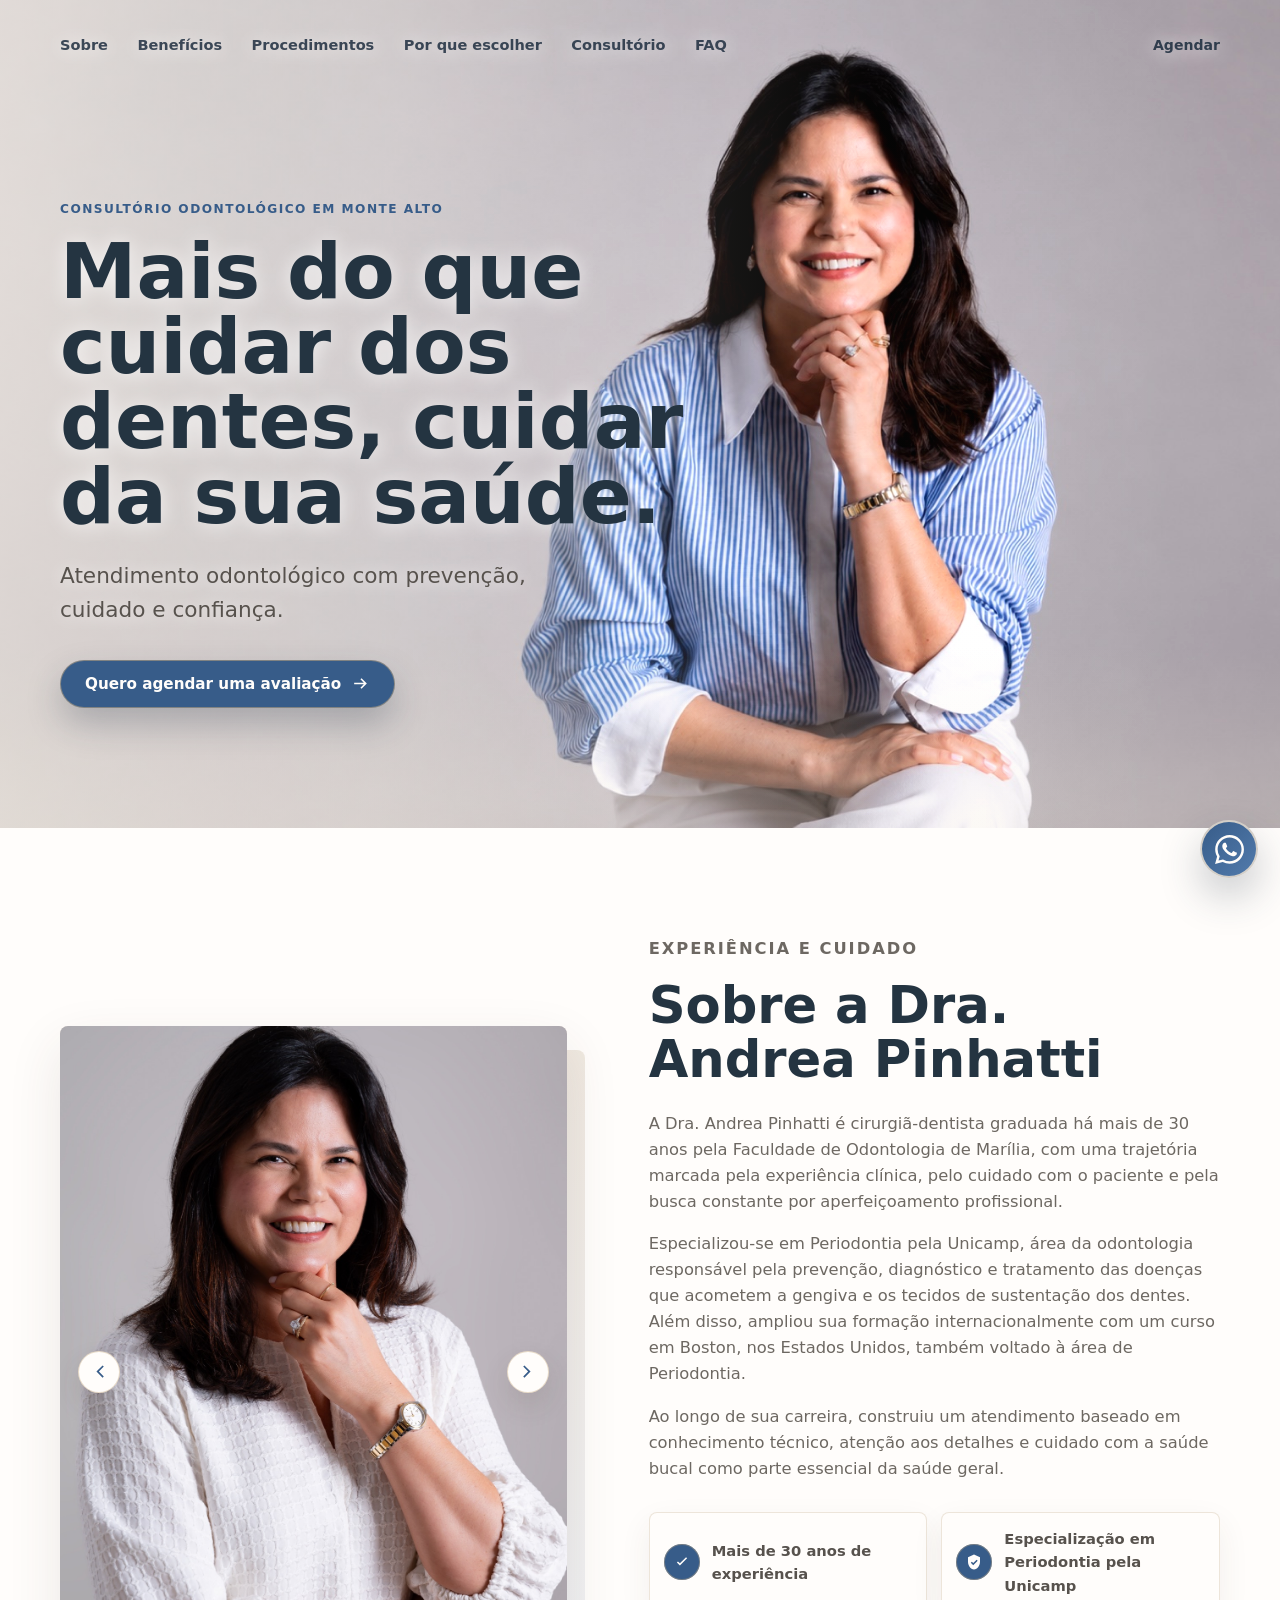
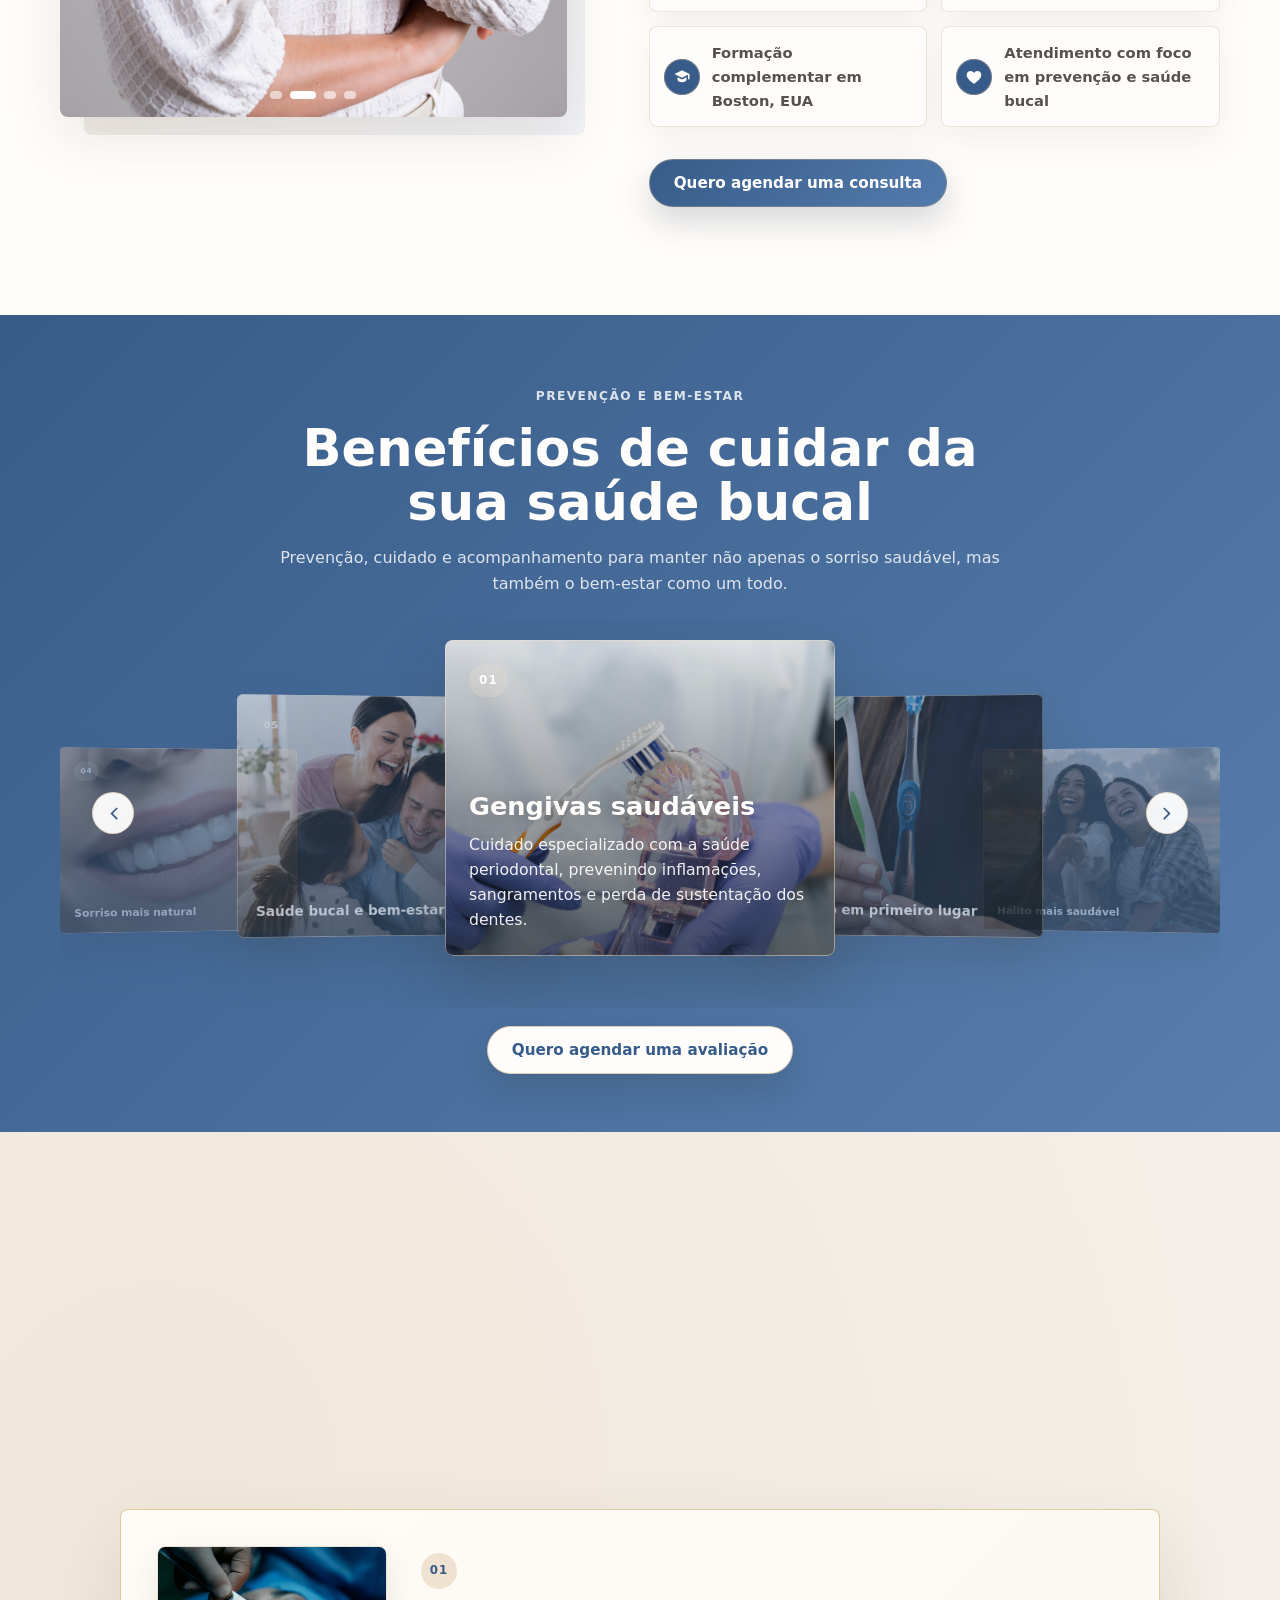
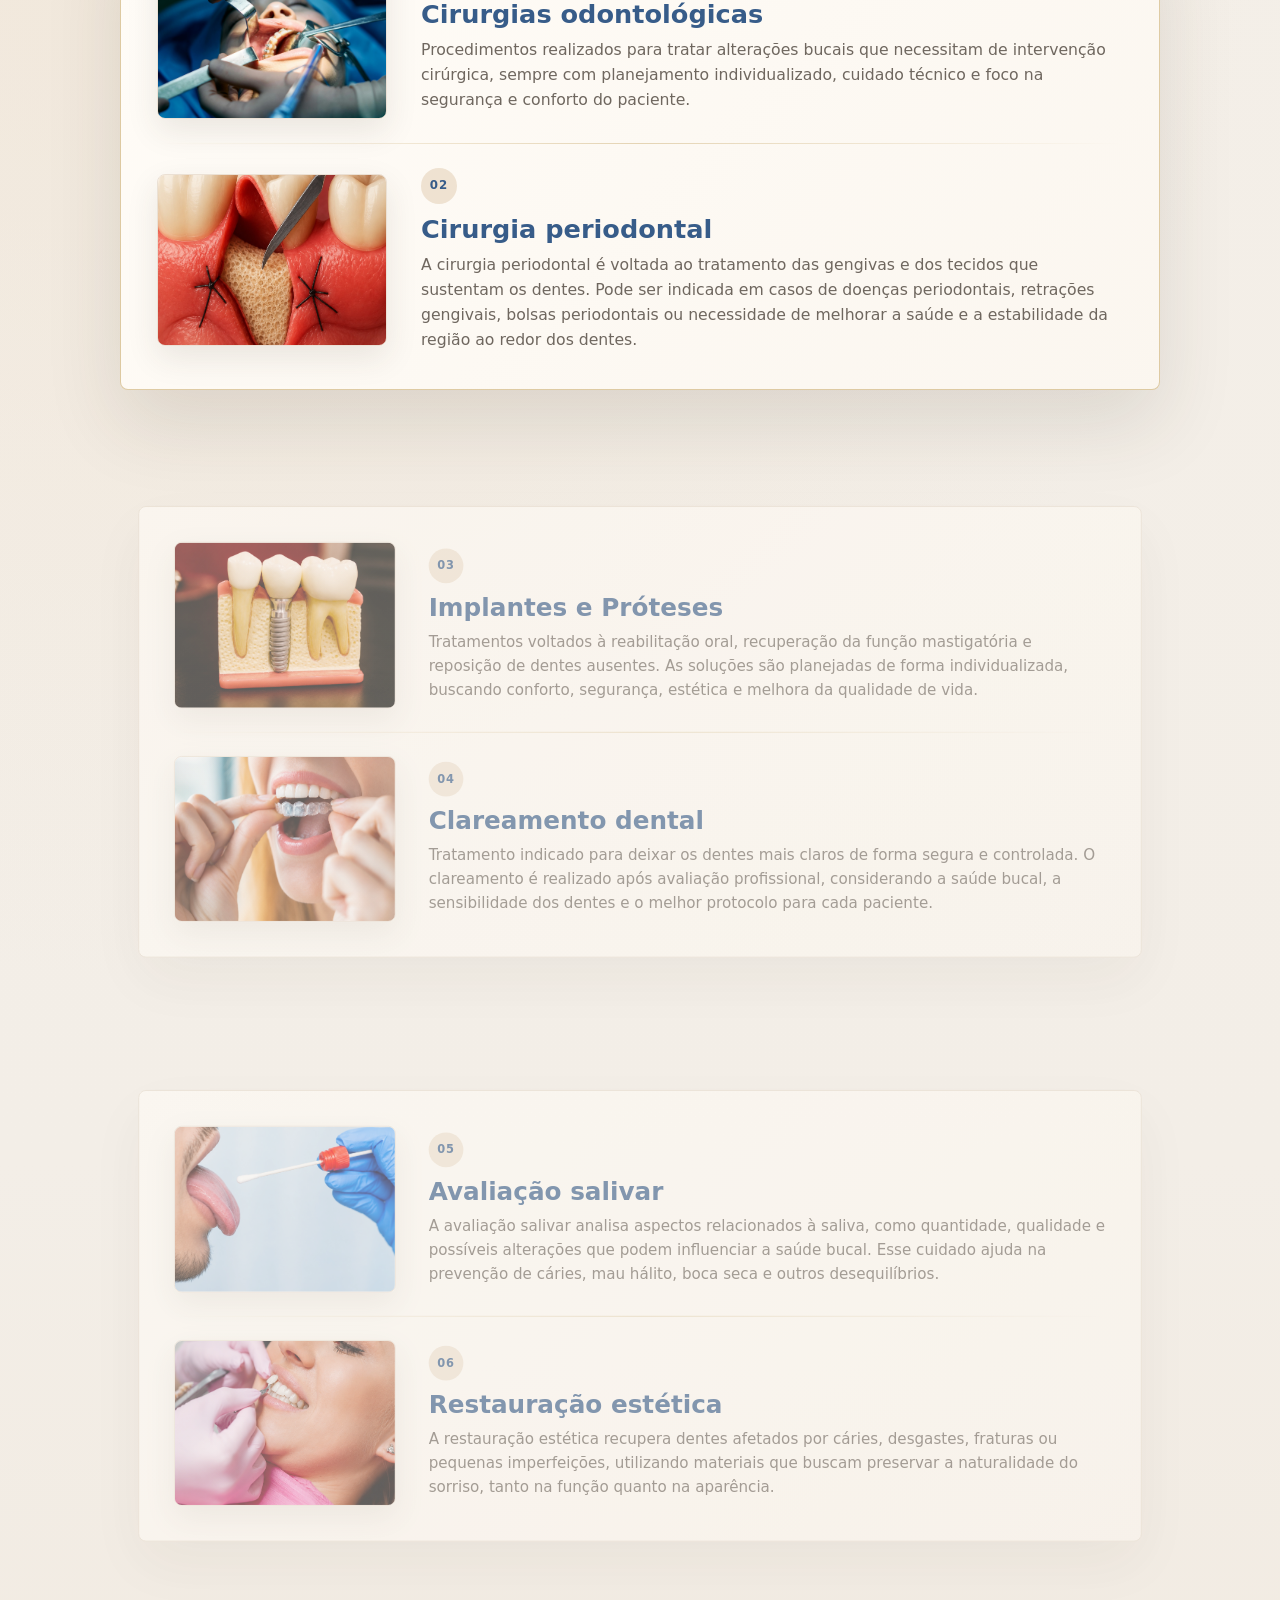
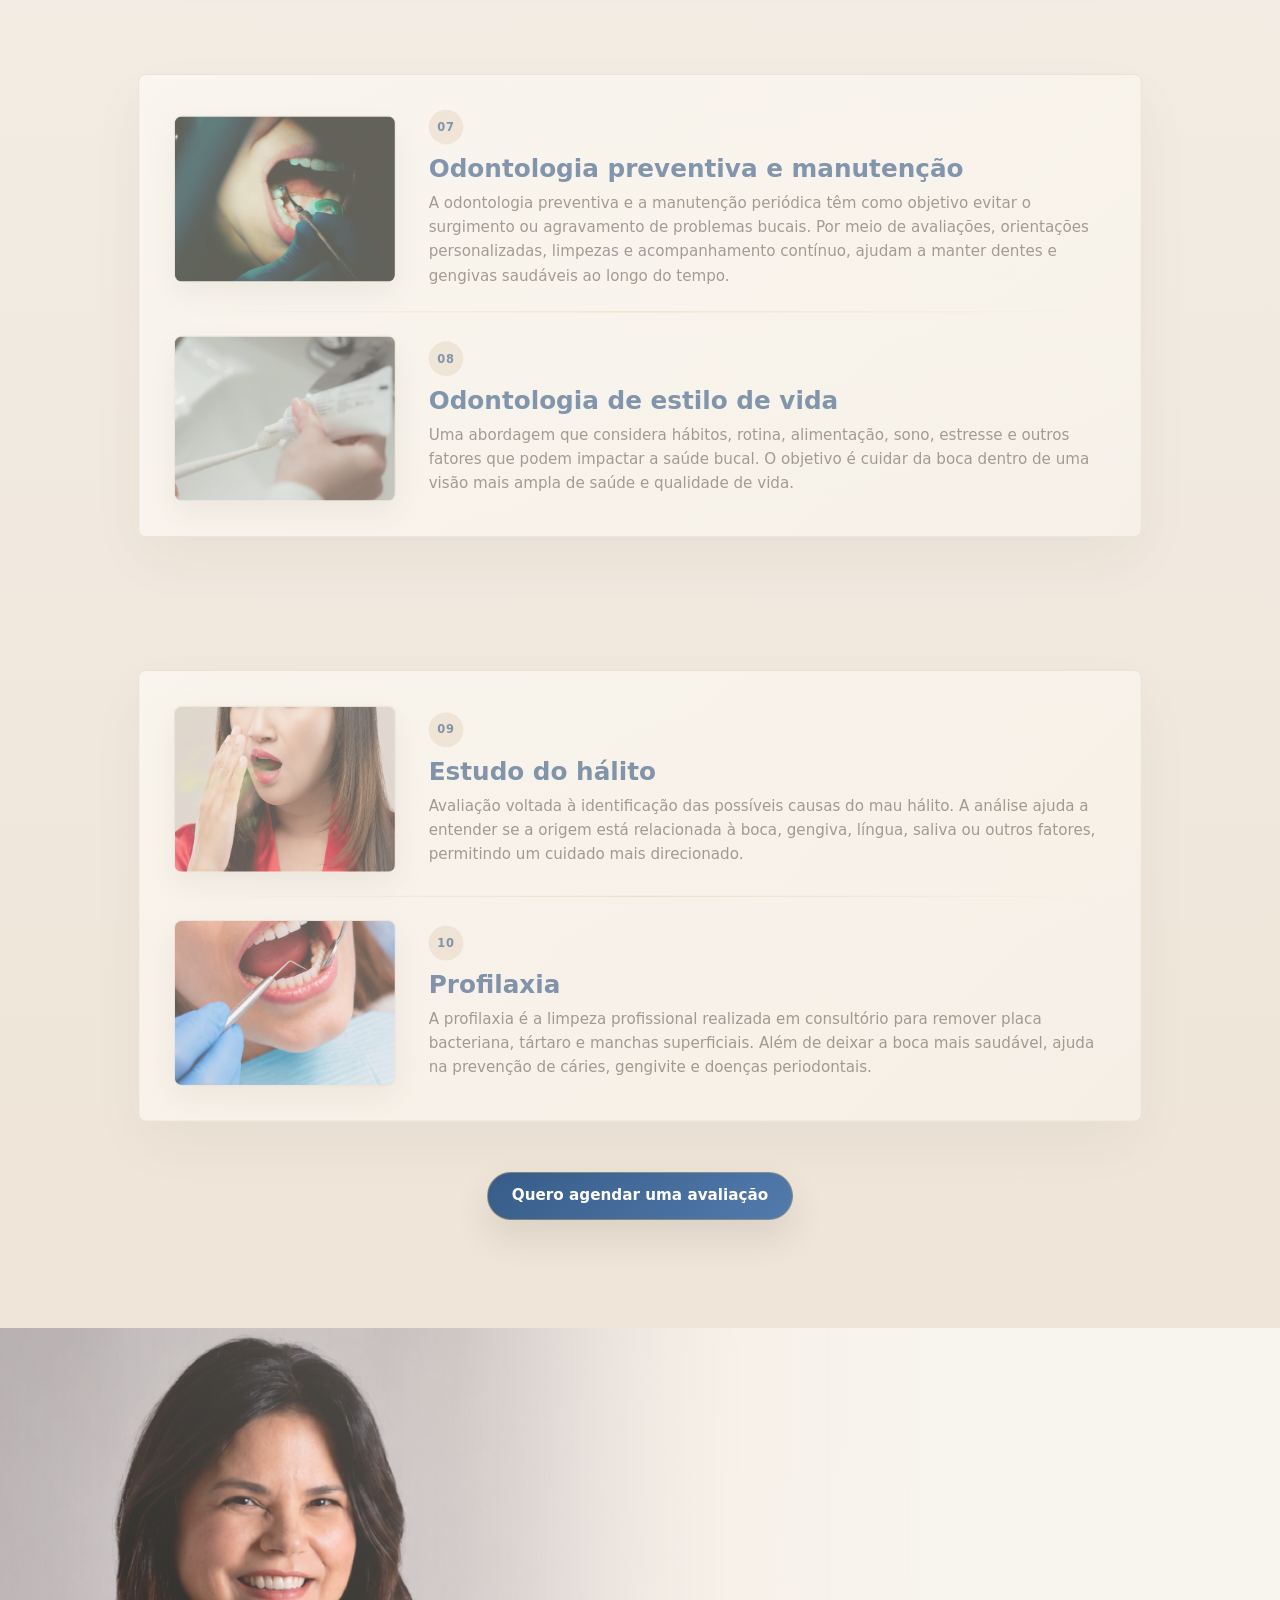
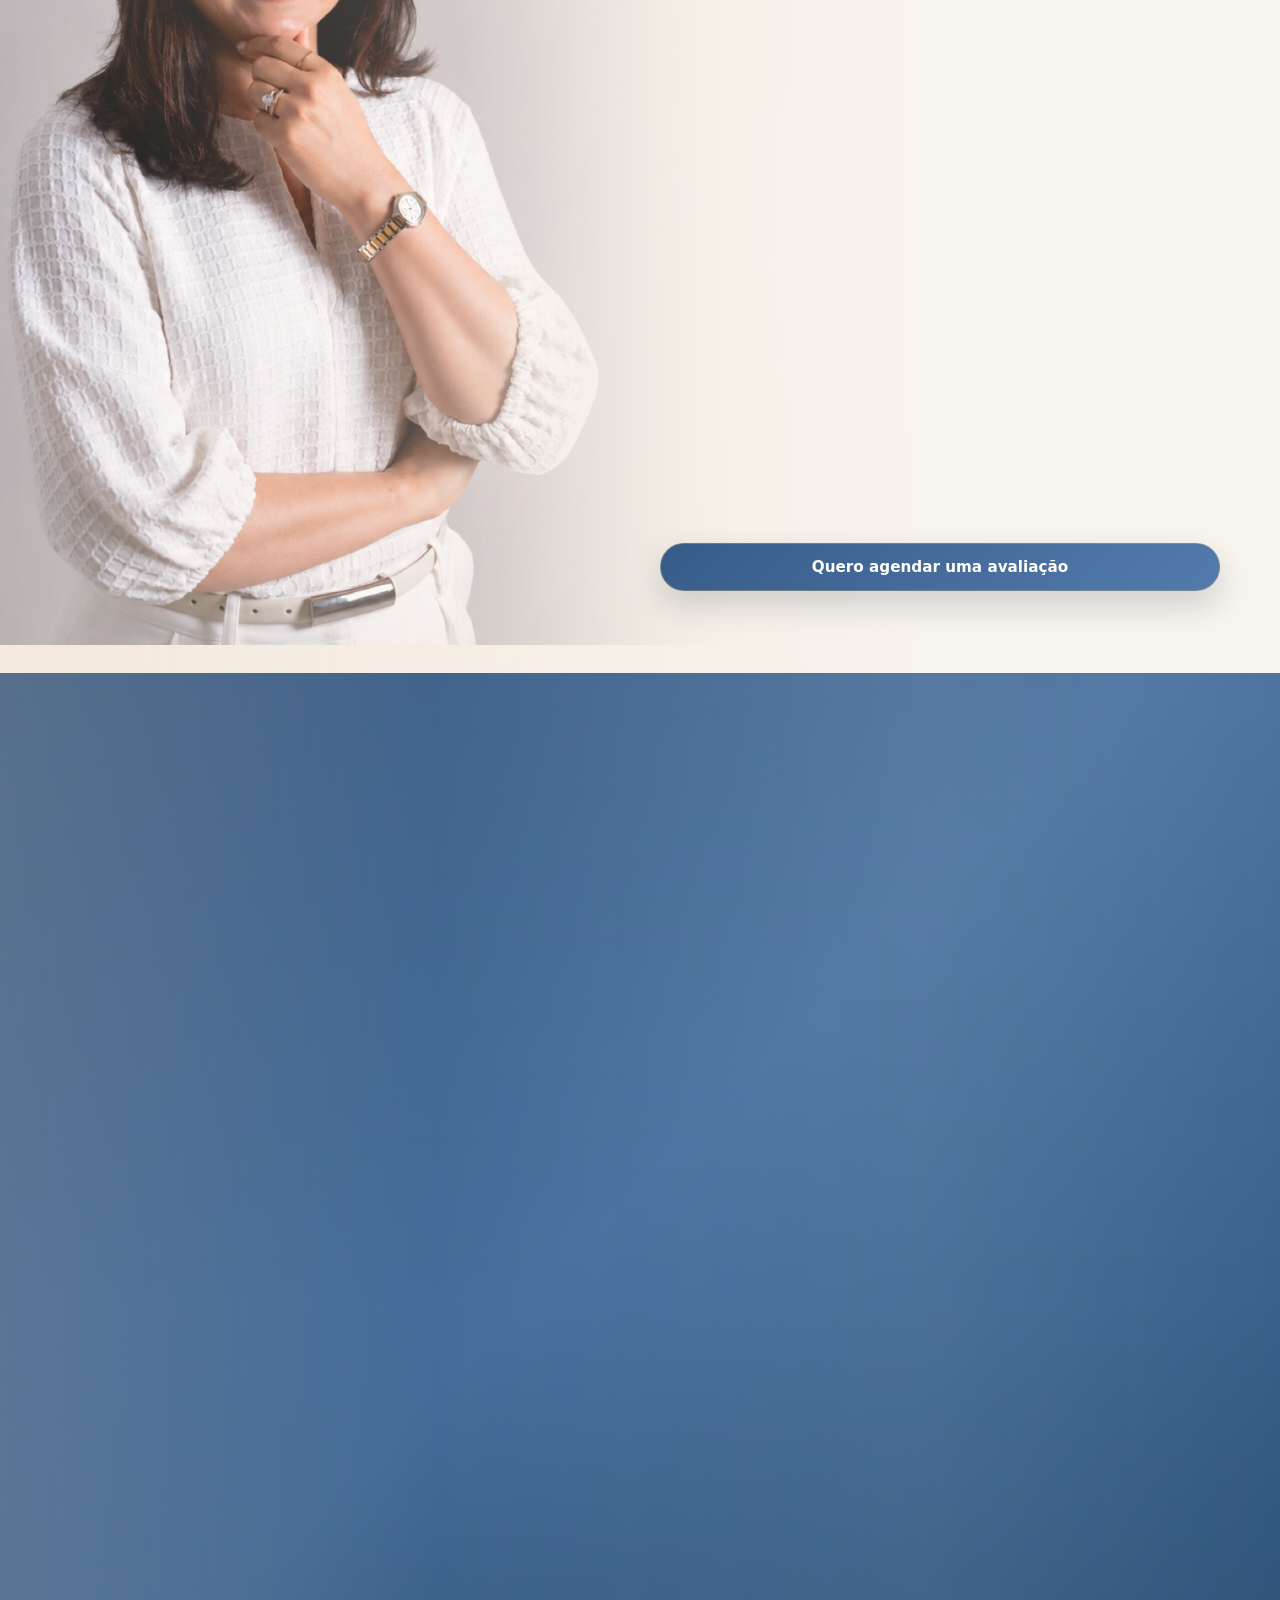
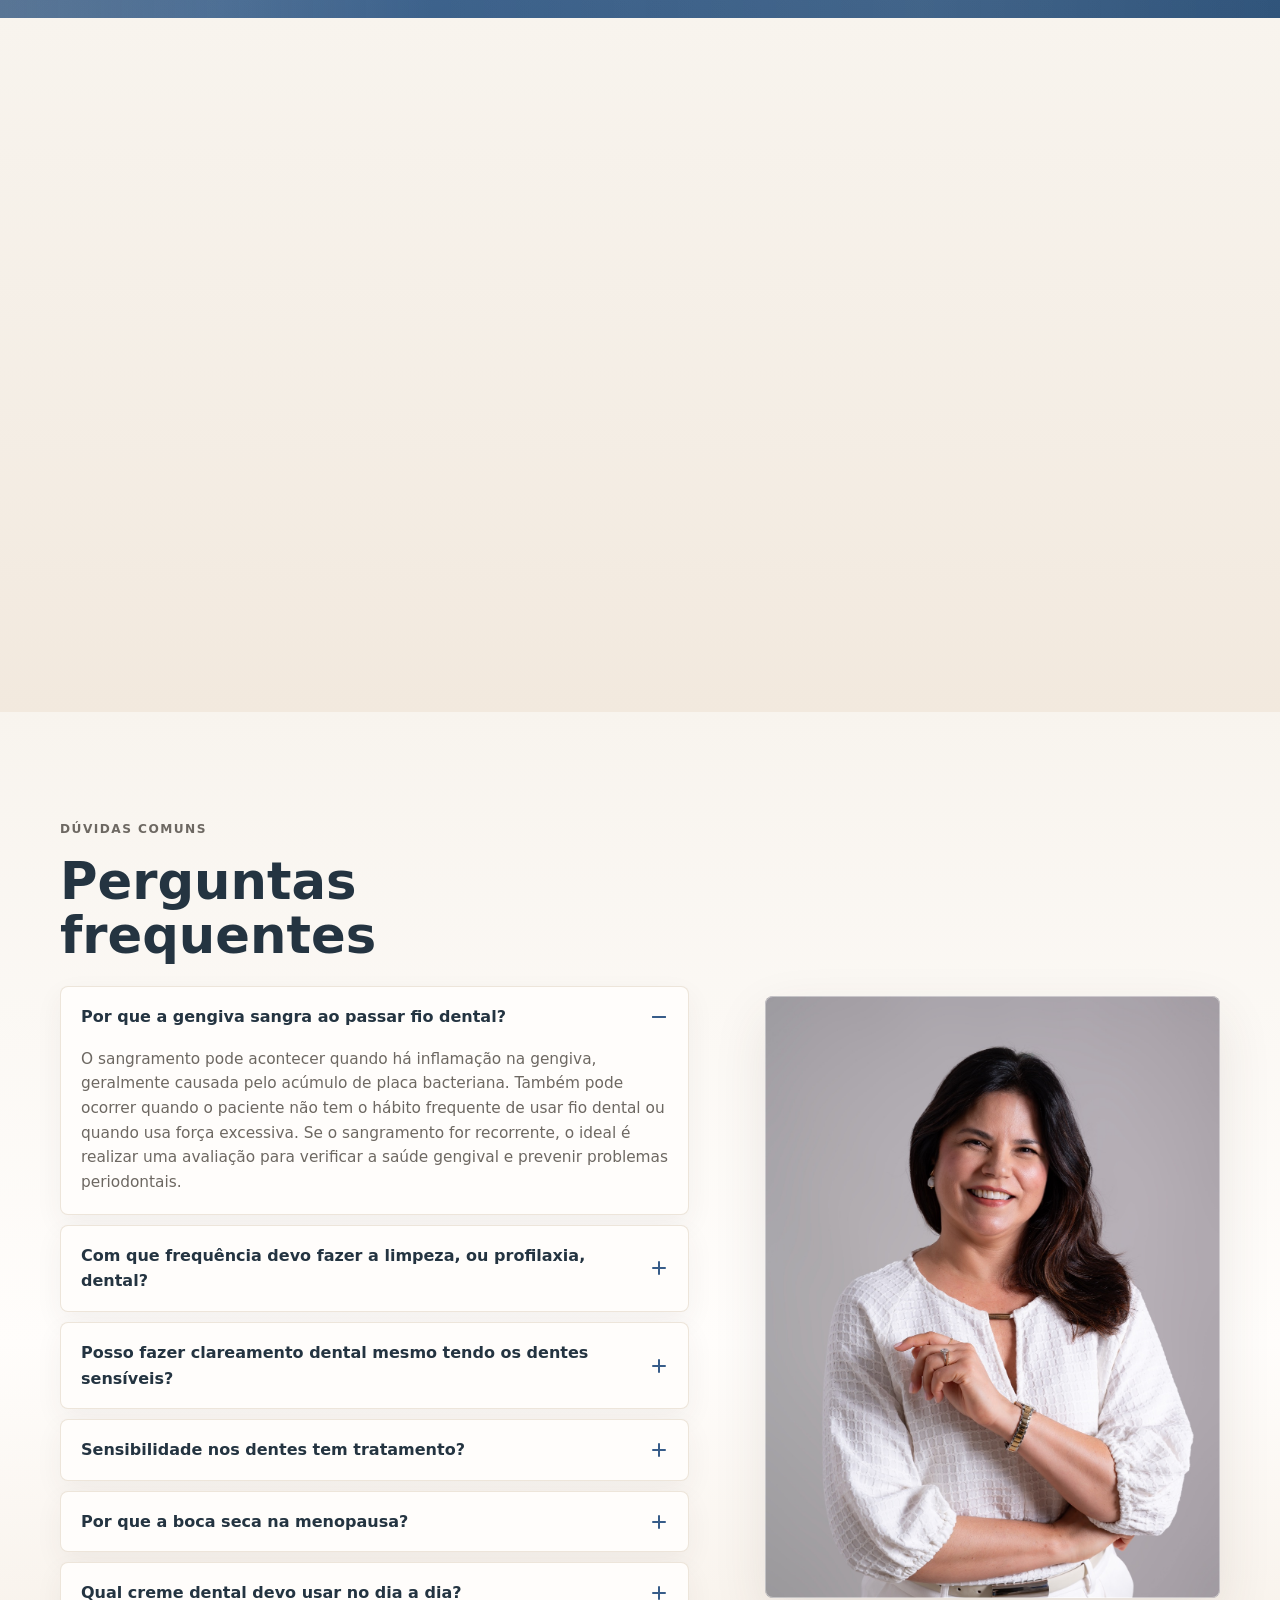
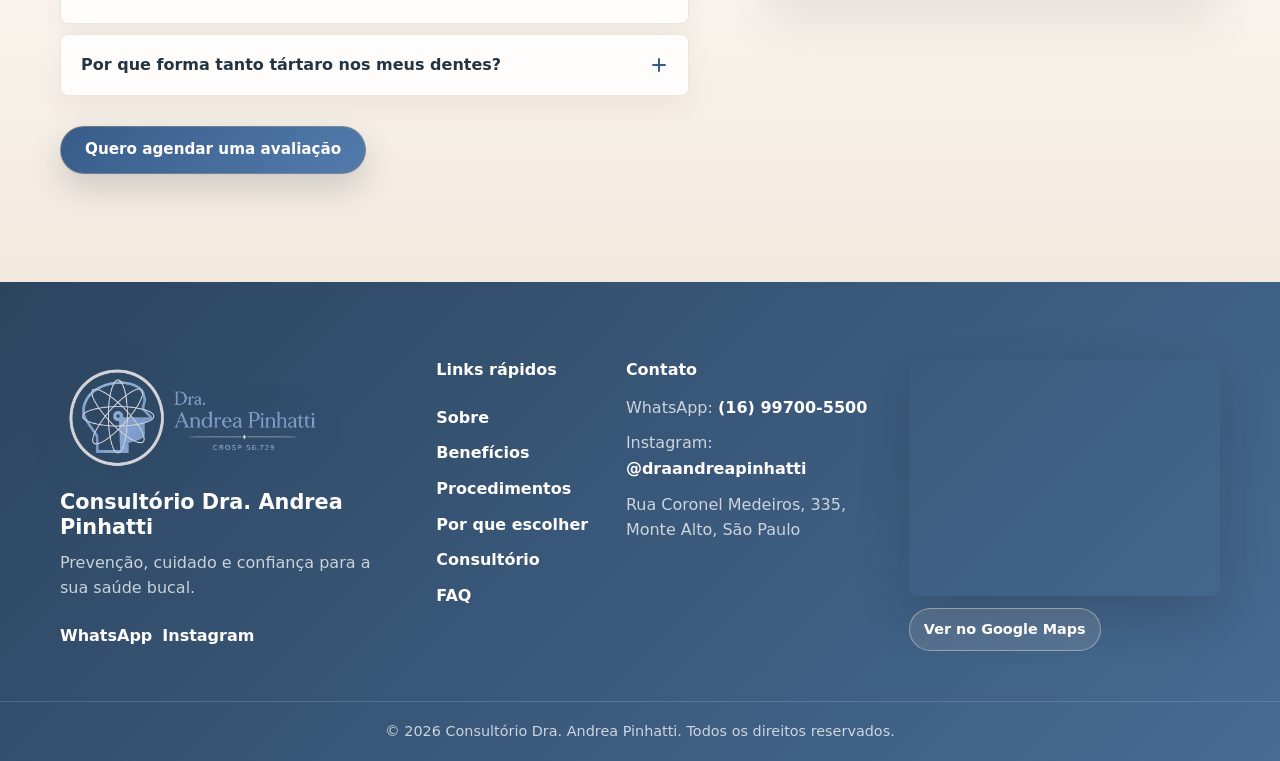
==== commit ed644435: "Add files via upload" ====
--- a/index.html
+++ b/index.html
@@ -362,7 +362,7 @@
         <div class="container">
           <div class="care-video-card reveal">
             <video autoplay muted loop playsinline preload="metadata" aria-label="Cuidado odontológico acolhedor">
-              <source src="assets/videos/cuidado-integral.mp4" type="video/mp4" />
+              <source src="assets/images/cuidado-integral.mp4" type="video/mp4" />
             </video>
             <div class="care-video-copy">
               <p class="eyebrow">CUIDADO INTEGRAL</p>
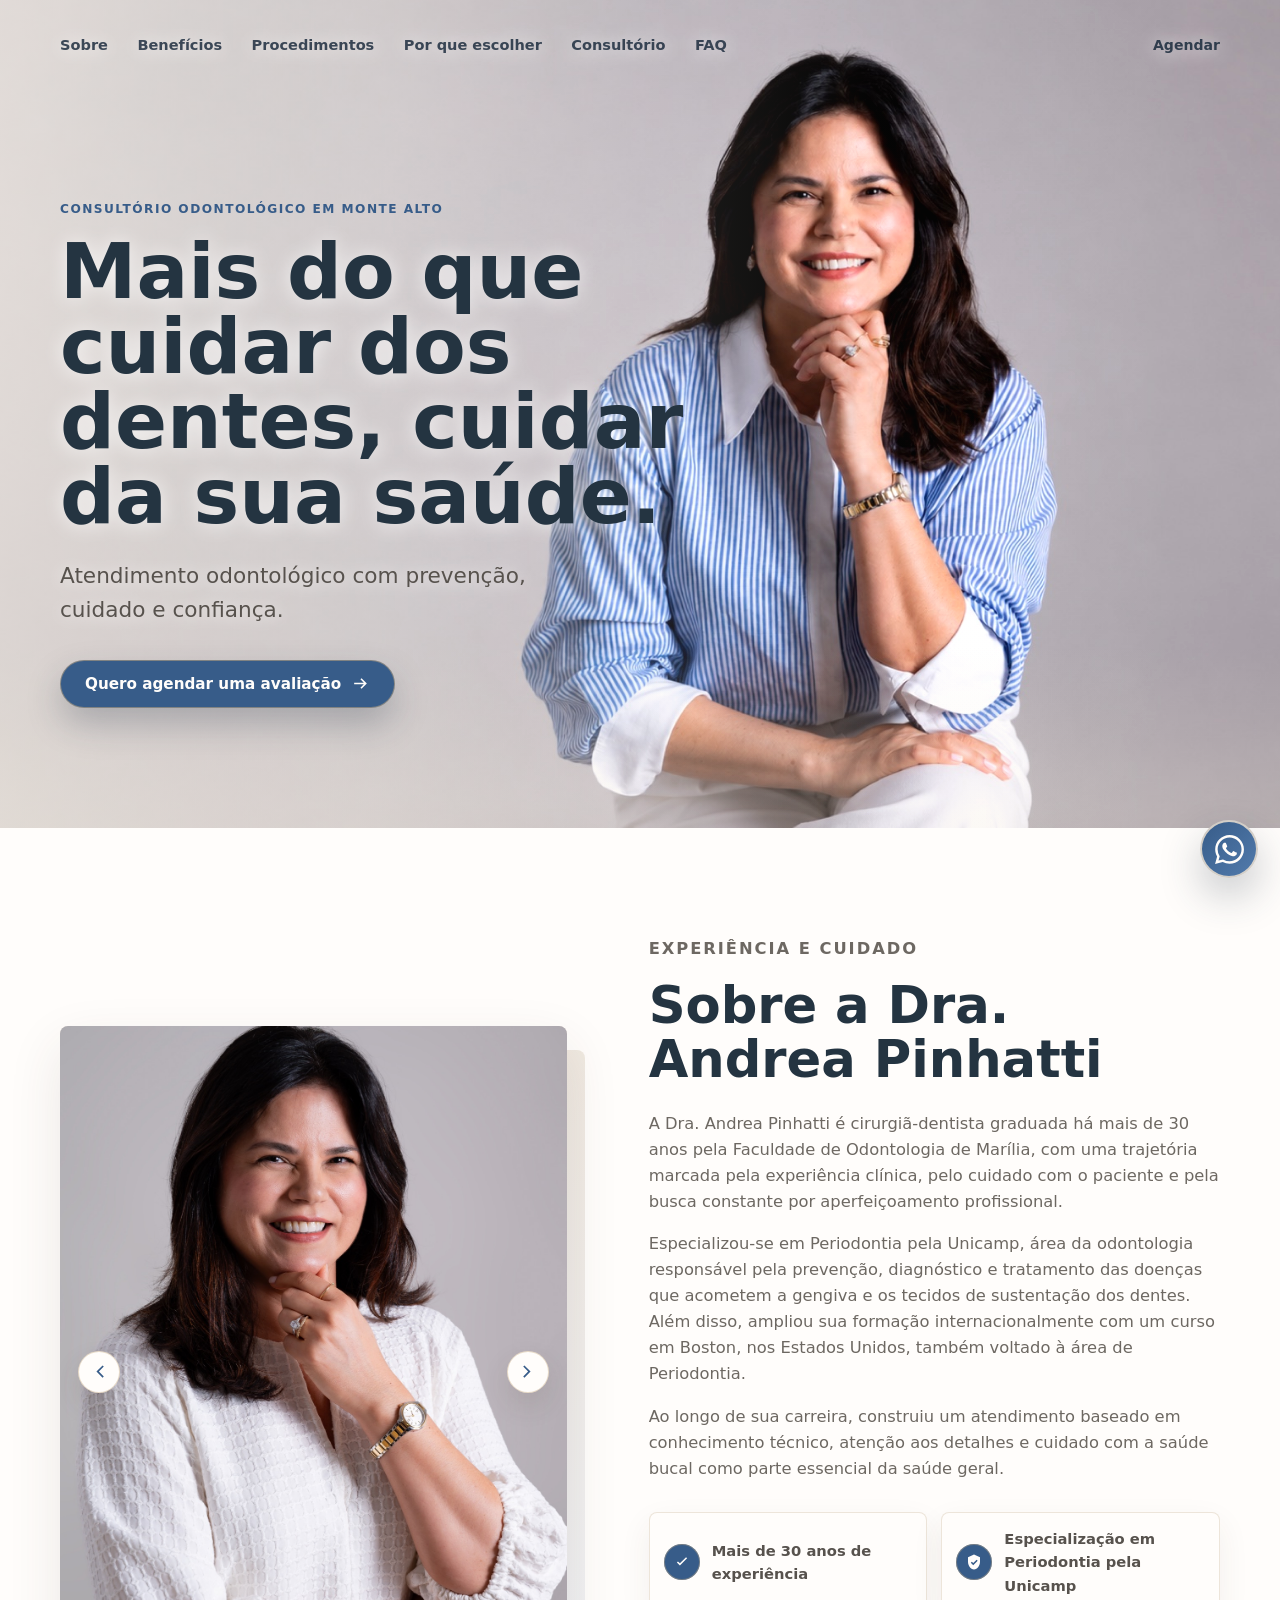
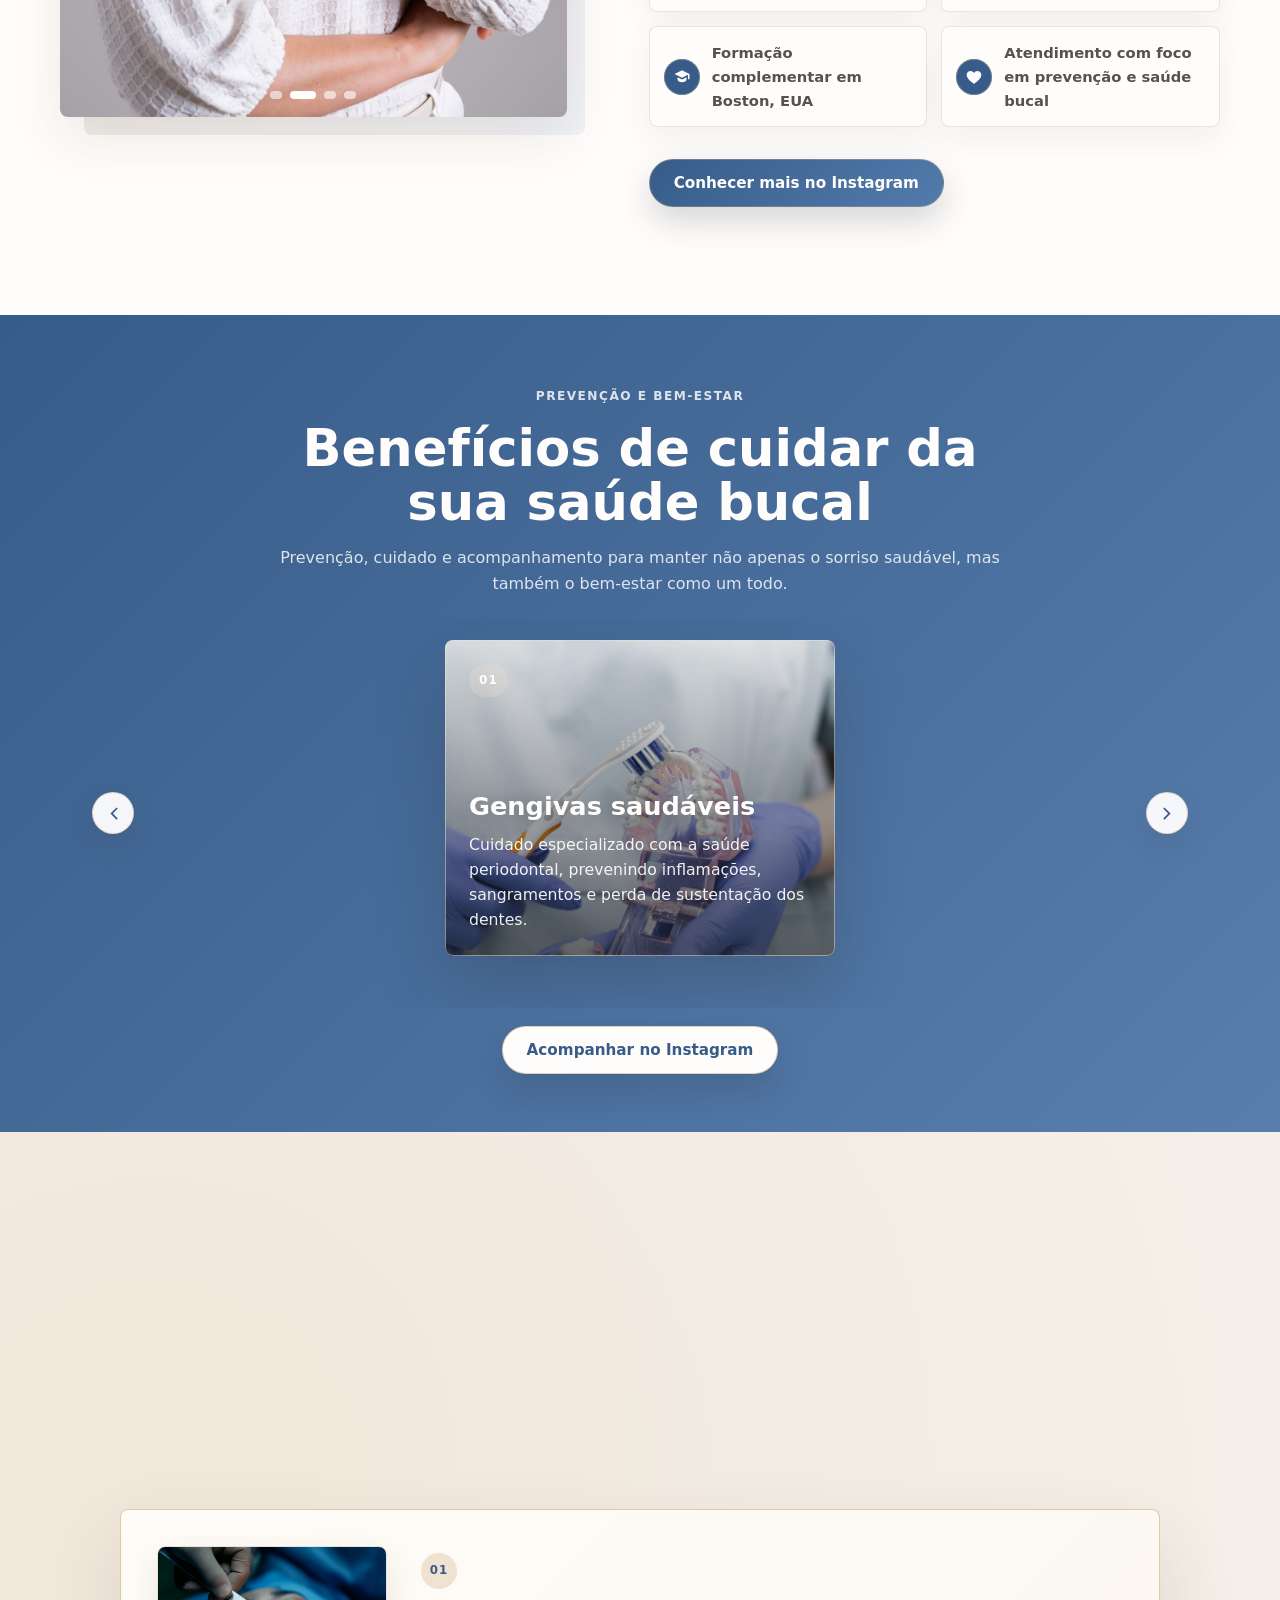
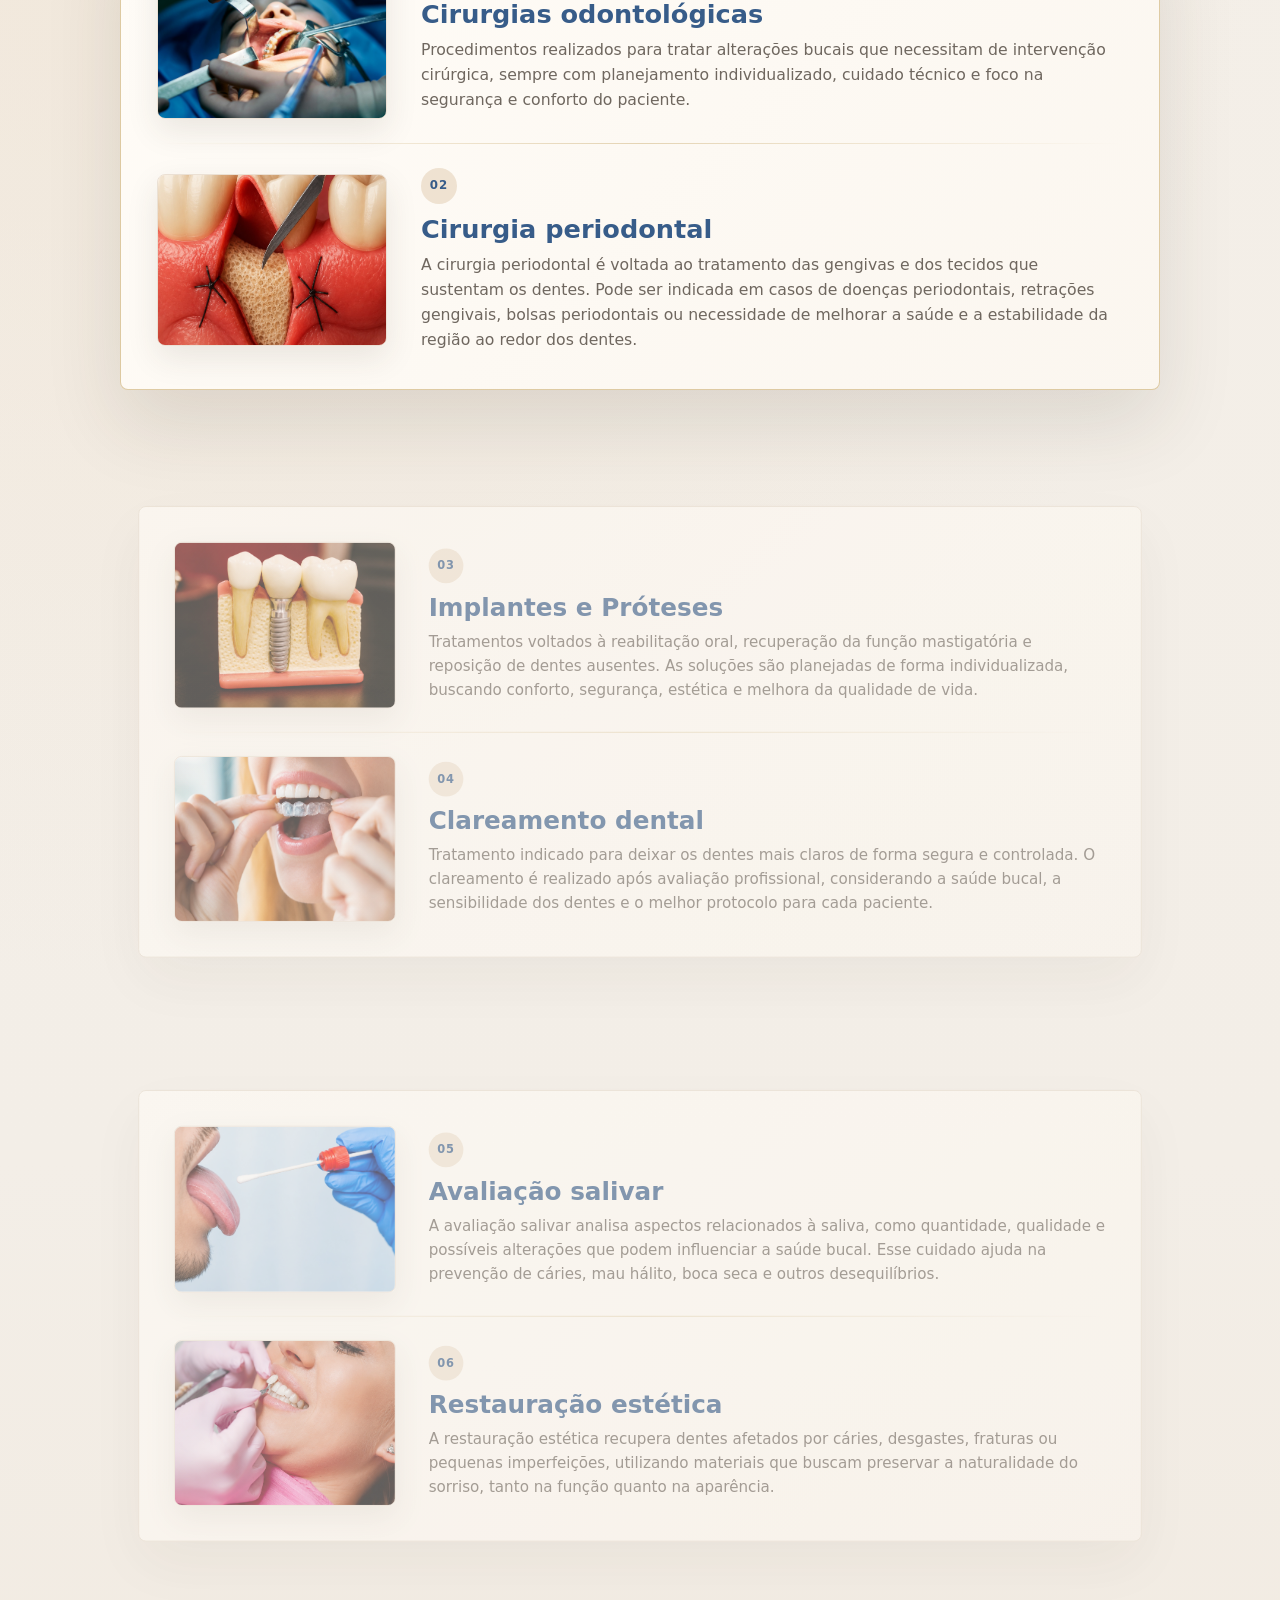
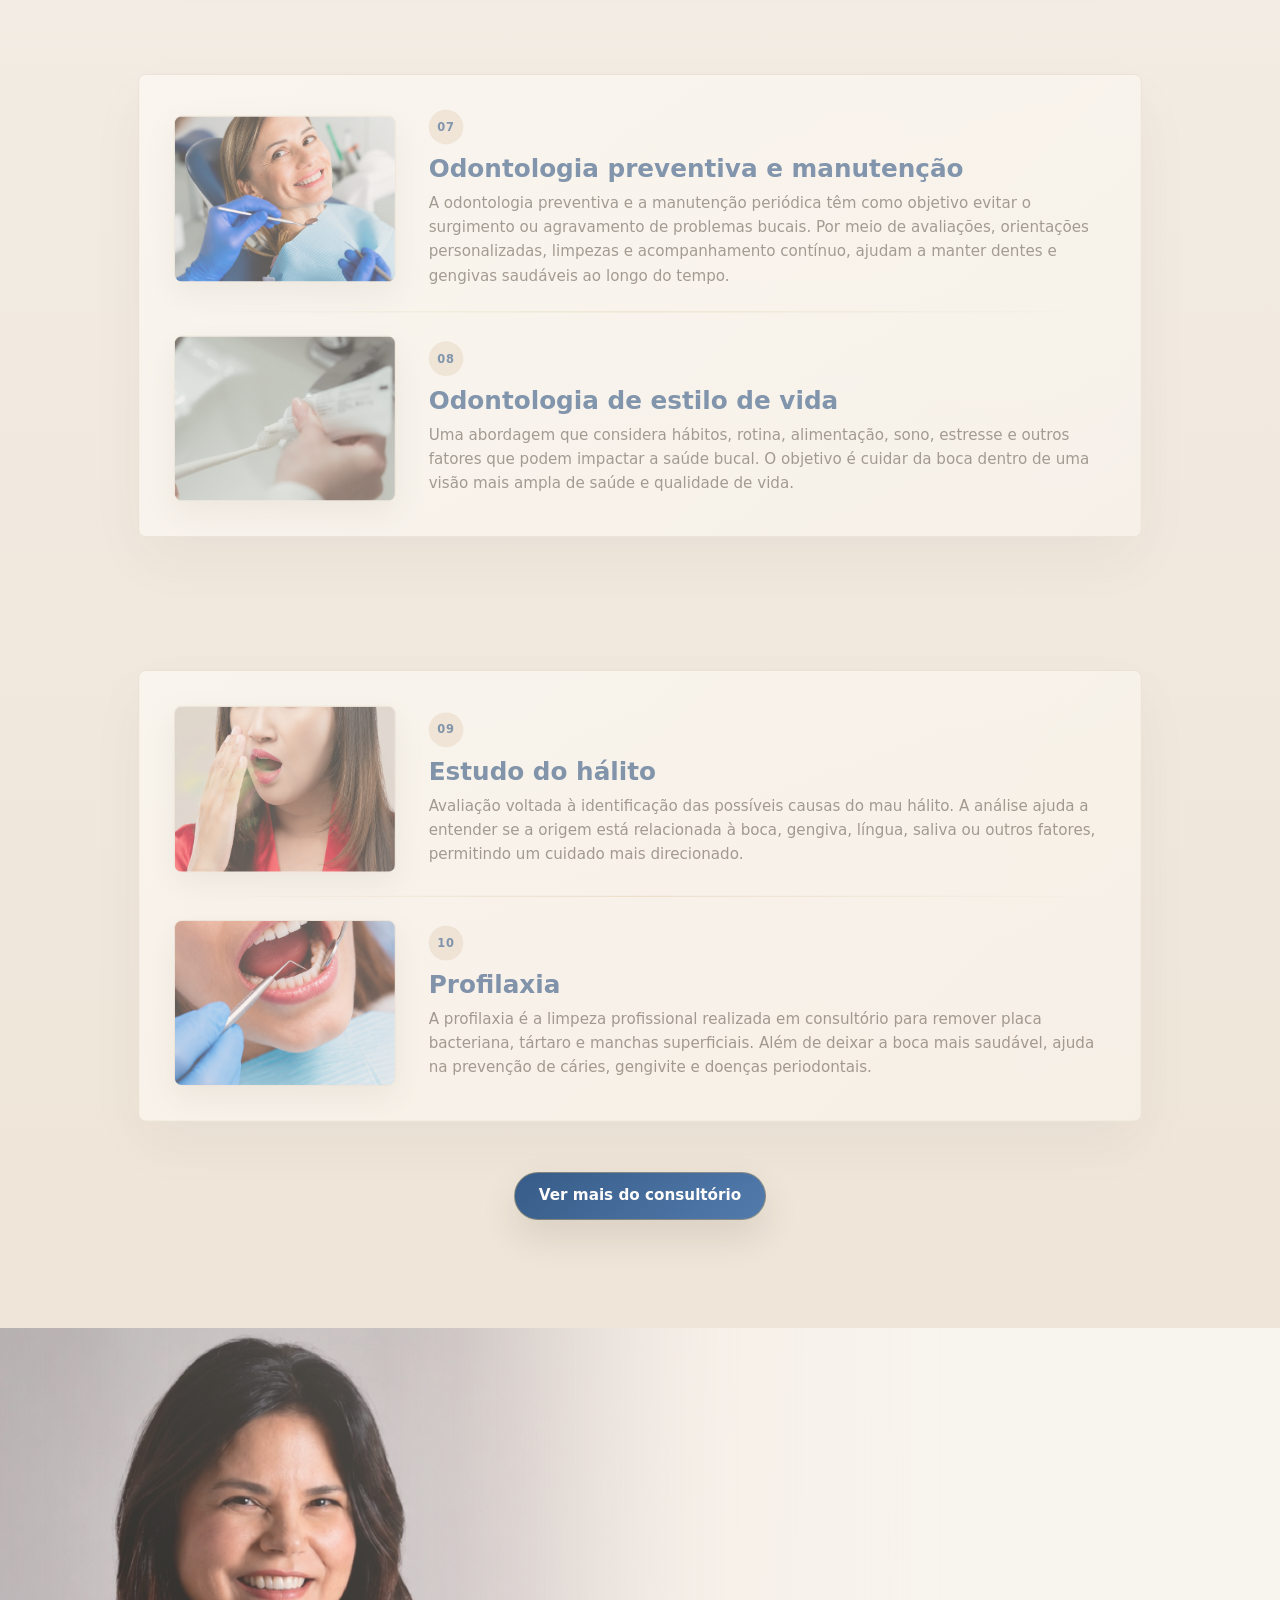
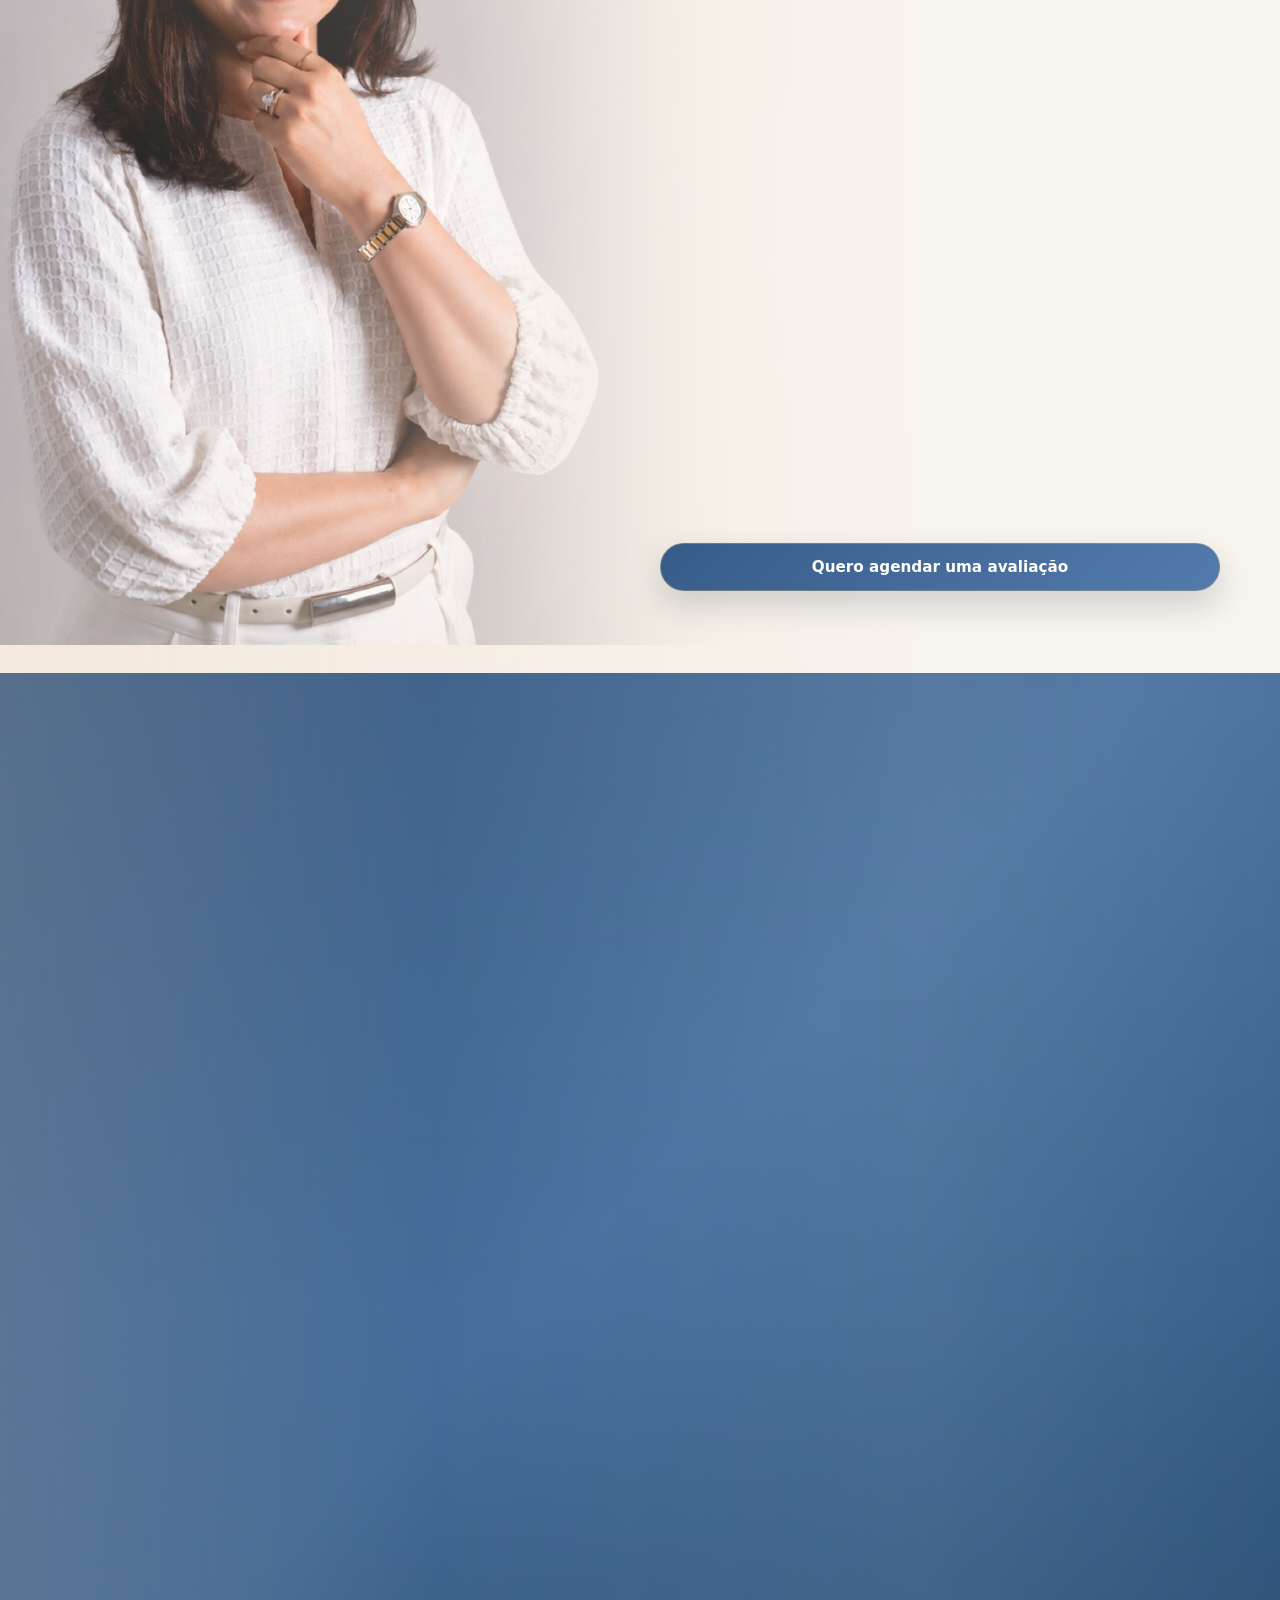
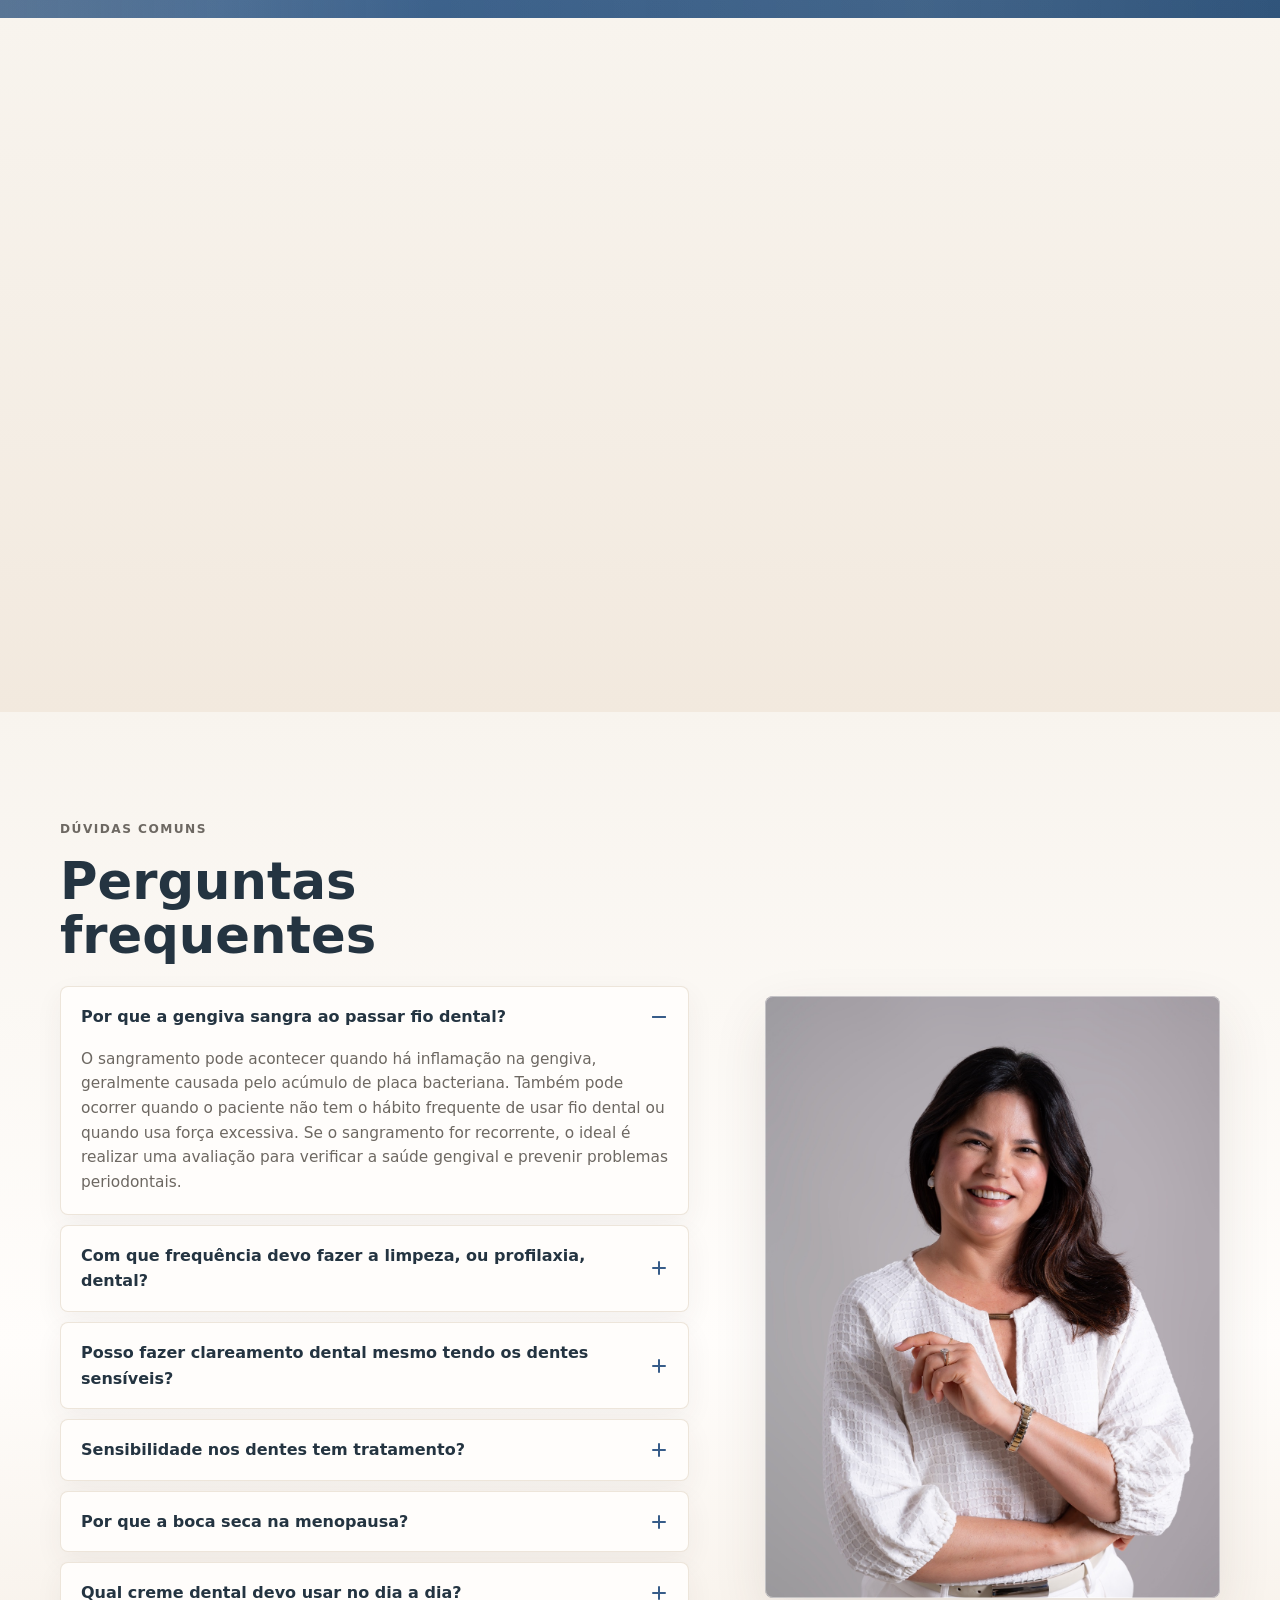
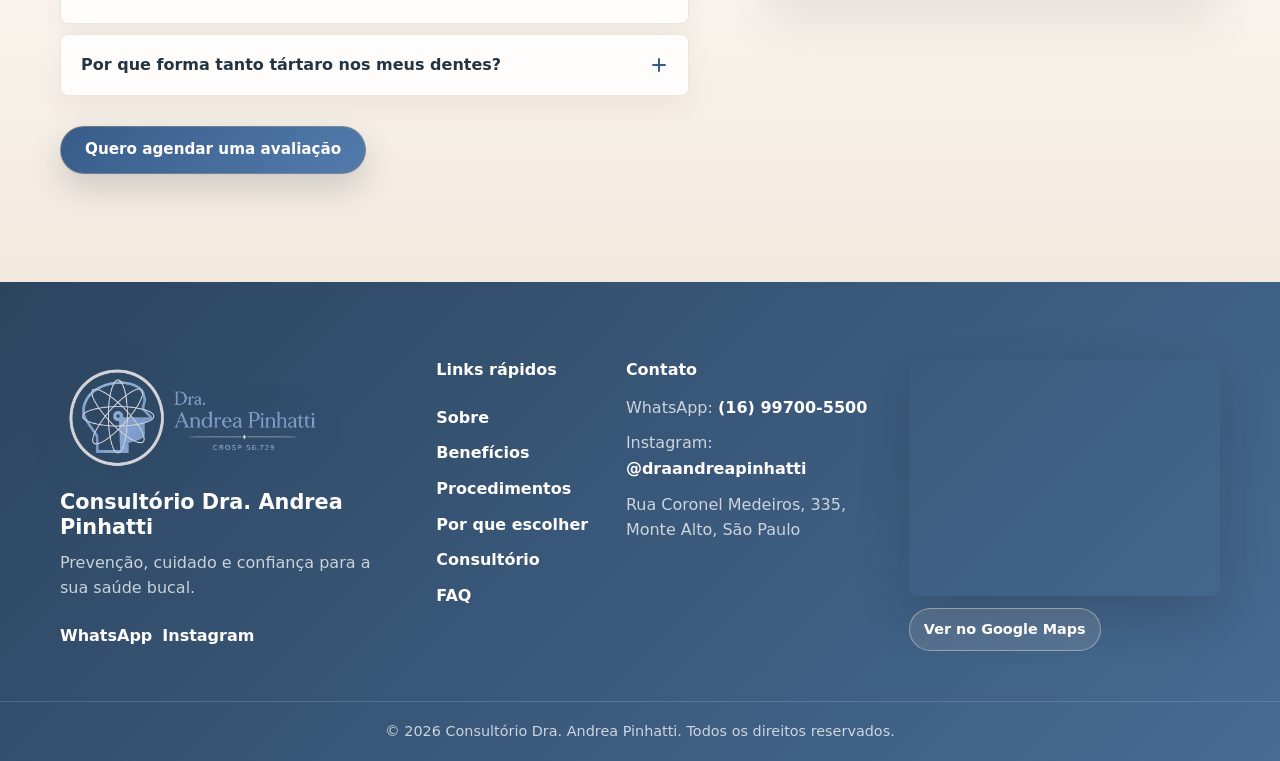
==== commit c975906d: "Add files via upload" ====
--- a/index.html
+++ b/index.html
@@ -96,7 +96,7 @@
               <div><span><svg aria-hidden="true" viewBox="0 0 24 24"><path d="M12 21s-7-4.3-9.2-9.1C1.1 8.1 3.4 4 7.5 4c2 0 3.5 1.1 4.5 2.5C13 5.1 14.5 4 16.5 4c4.1 0 6.4 4.1 4.7 7.9C19 16.7 12 21 12 21Z" /></svg></span>Atendimento com foco em prevenção e saúde bucal</div>
             </div>
 
-            <a class="btn" href="https://wa.me/5516997005500?text=Ol%C3%A1%2C%20vim%20pelo%20site%20e%20gostaria%20de%20agendar%20uma%20avalia%C3%A7%C3%A3o." target="_blank" rel="noopener">Quero agendar uma consulta</a>
+            <a class="btn" href="https://www.instagram.com/draandreapinhatti/" target="_blank" rel="noopener">Conhecer mais no Instagram</a>
           </div>
         </div>
       </section>
@@ -155,7 +155,7 @@
           </div>
 
           <div class="center cta-row">
-            <a class="btn" href="https://wa.me/5516997005500?text=Ol%C3%A1%2C%20vim%20pelo%20site%20e%20gostaria%20de%20agendar%20uma%20avalia%C3%A7%C3%A3o." target="_blank" rel="noopener">Quero agendar uma avaliação</a>
+            <a class="btn" href="https://www.instagram.com/draandreapinhatti/" target="_blank" rel="noopener">Acompanhar no Instagram</a>
           </div>
         </div>
       </section>
@@ -271,7 +271,7 @@
           </div>
 
           <div class="center cta-row">
-            <a class="btn" href="https://wa.me/5516997005500?text=Ol%C3%A1%2C%20vim%20pelo%20site%20e%20gostaria%20de%20agendar%20uma%20avalia%C3%A7%C3%A3o." target="_blank" rel="noopener">Quero agendar uma avaliação</a>
+            <a class="btn" href="https://www.instagram.com/draandreapinhatti/" target="_blank" rel="noopener">Ver mais do consultório</a>
           </div>
         </div>
       </section>
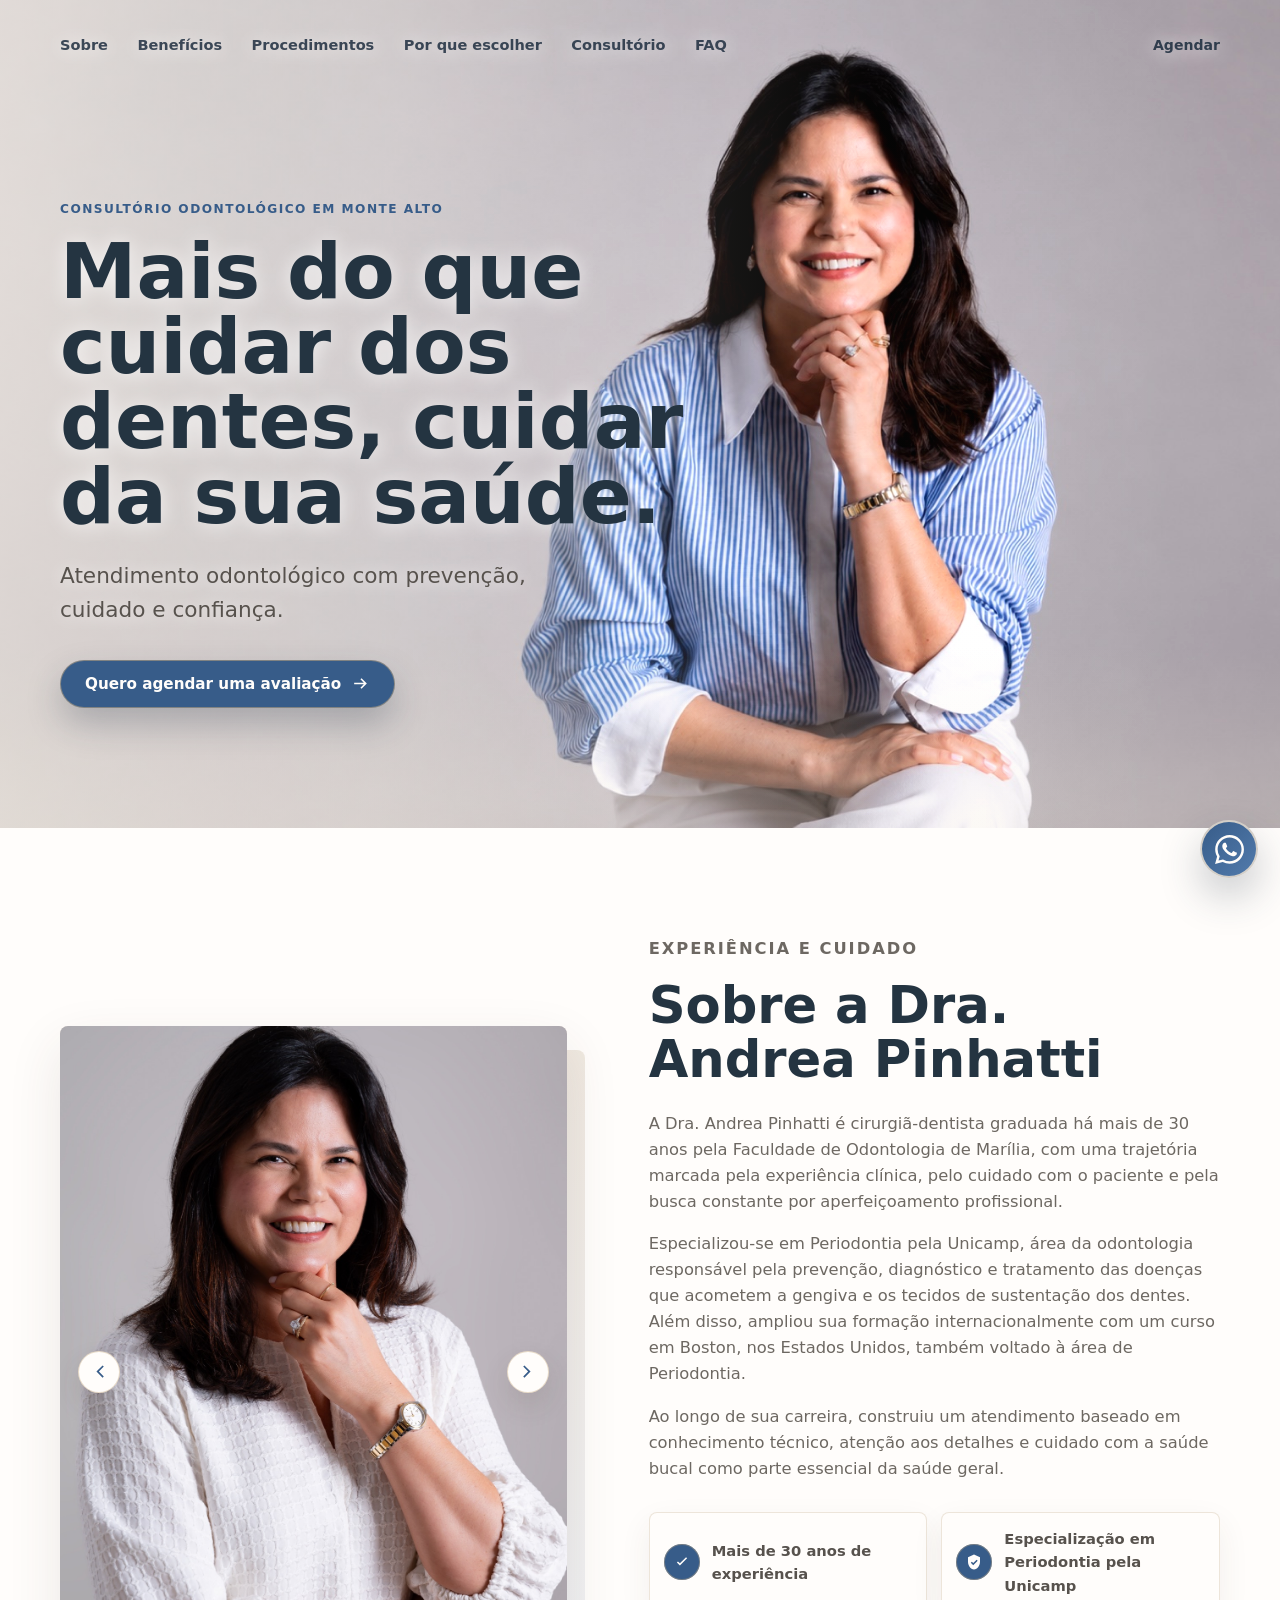
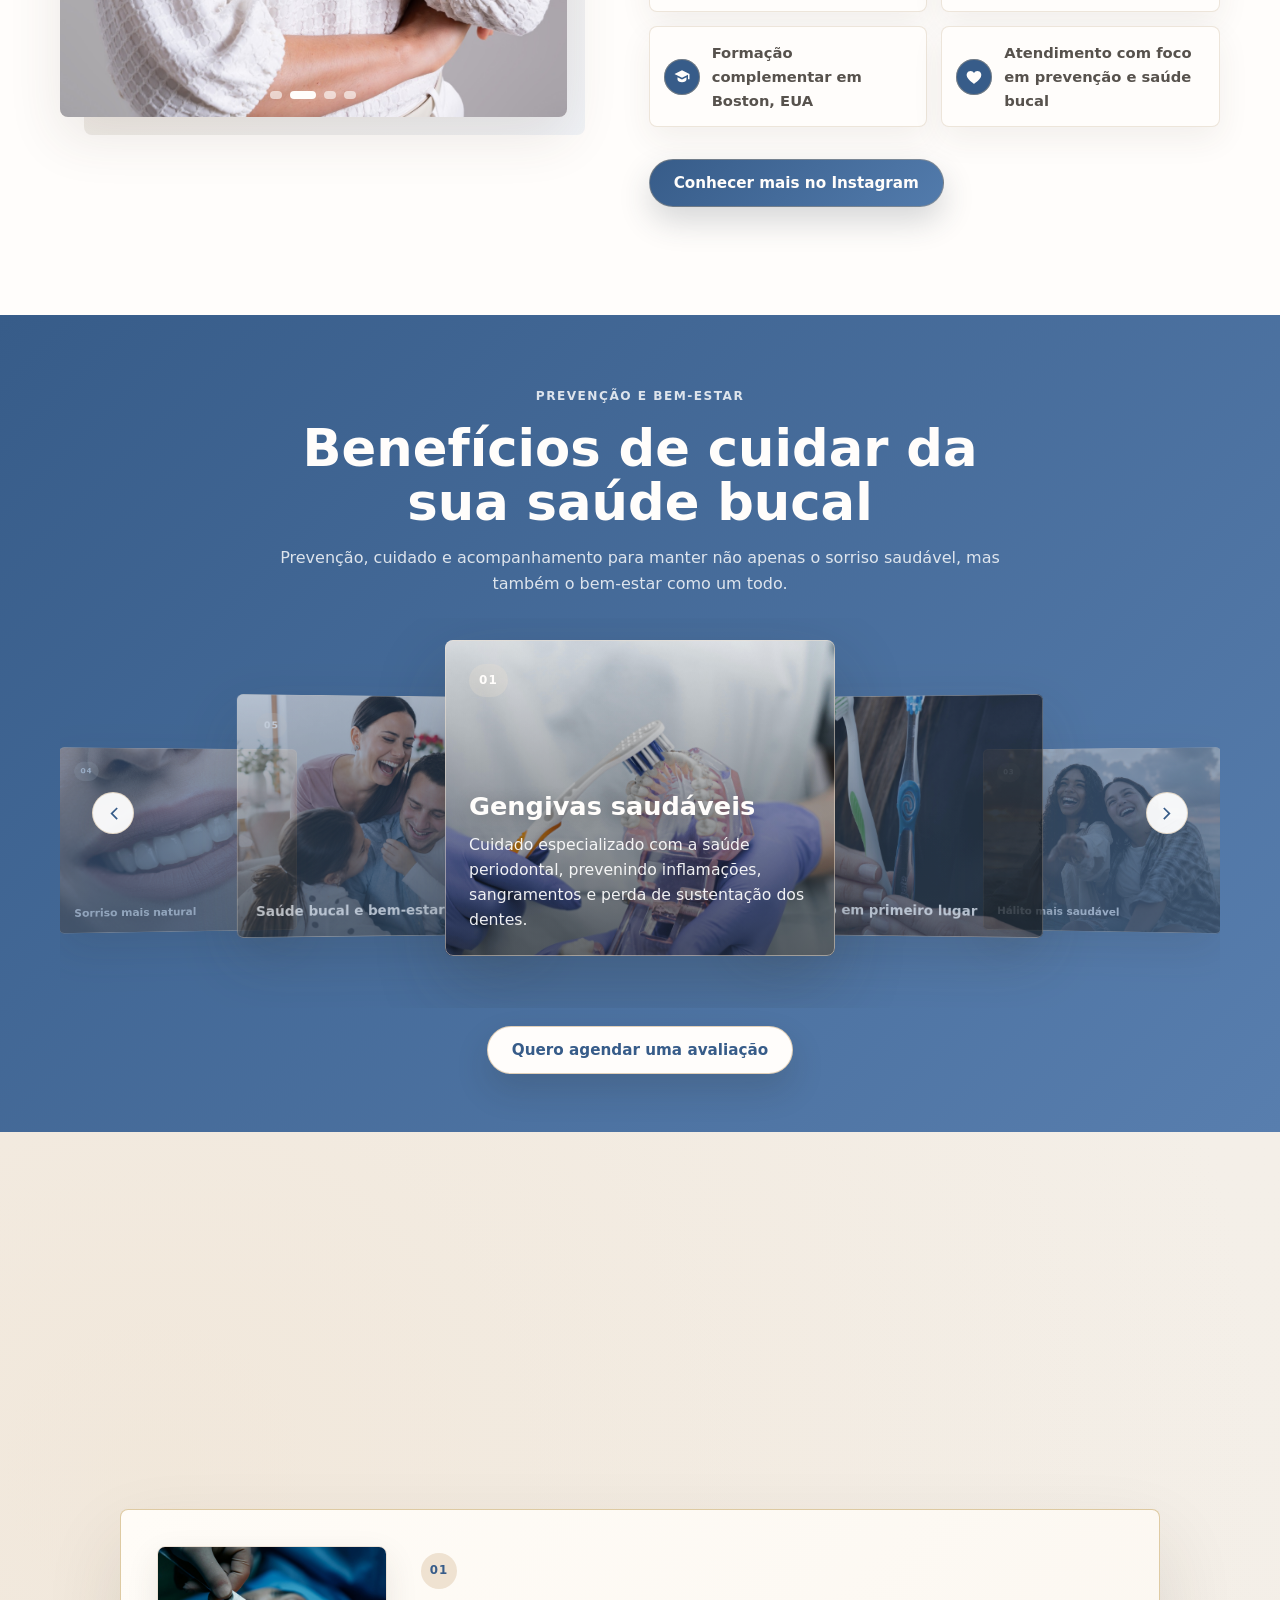
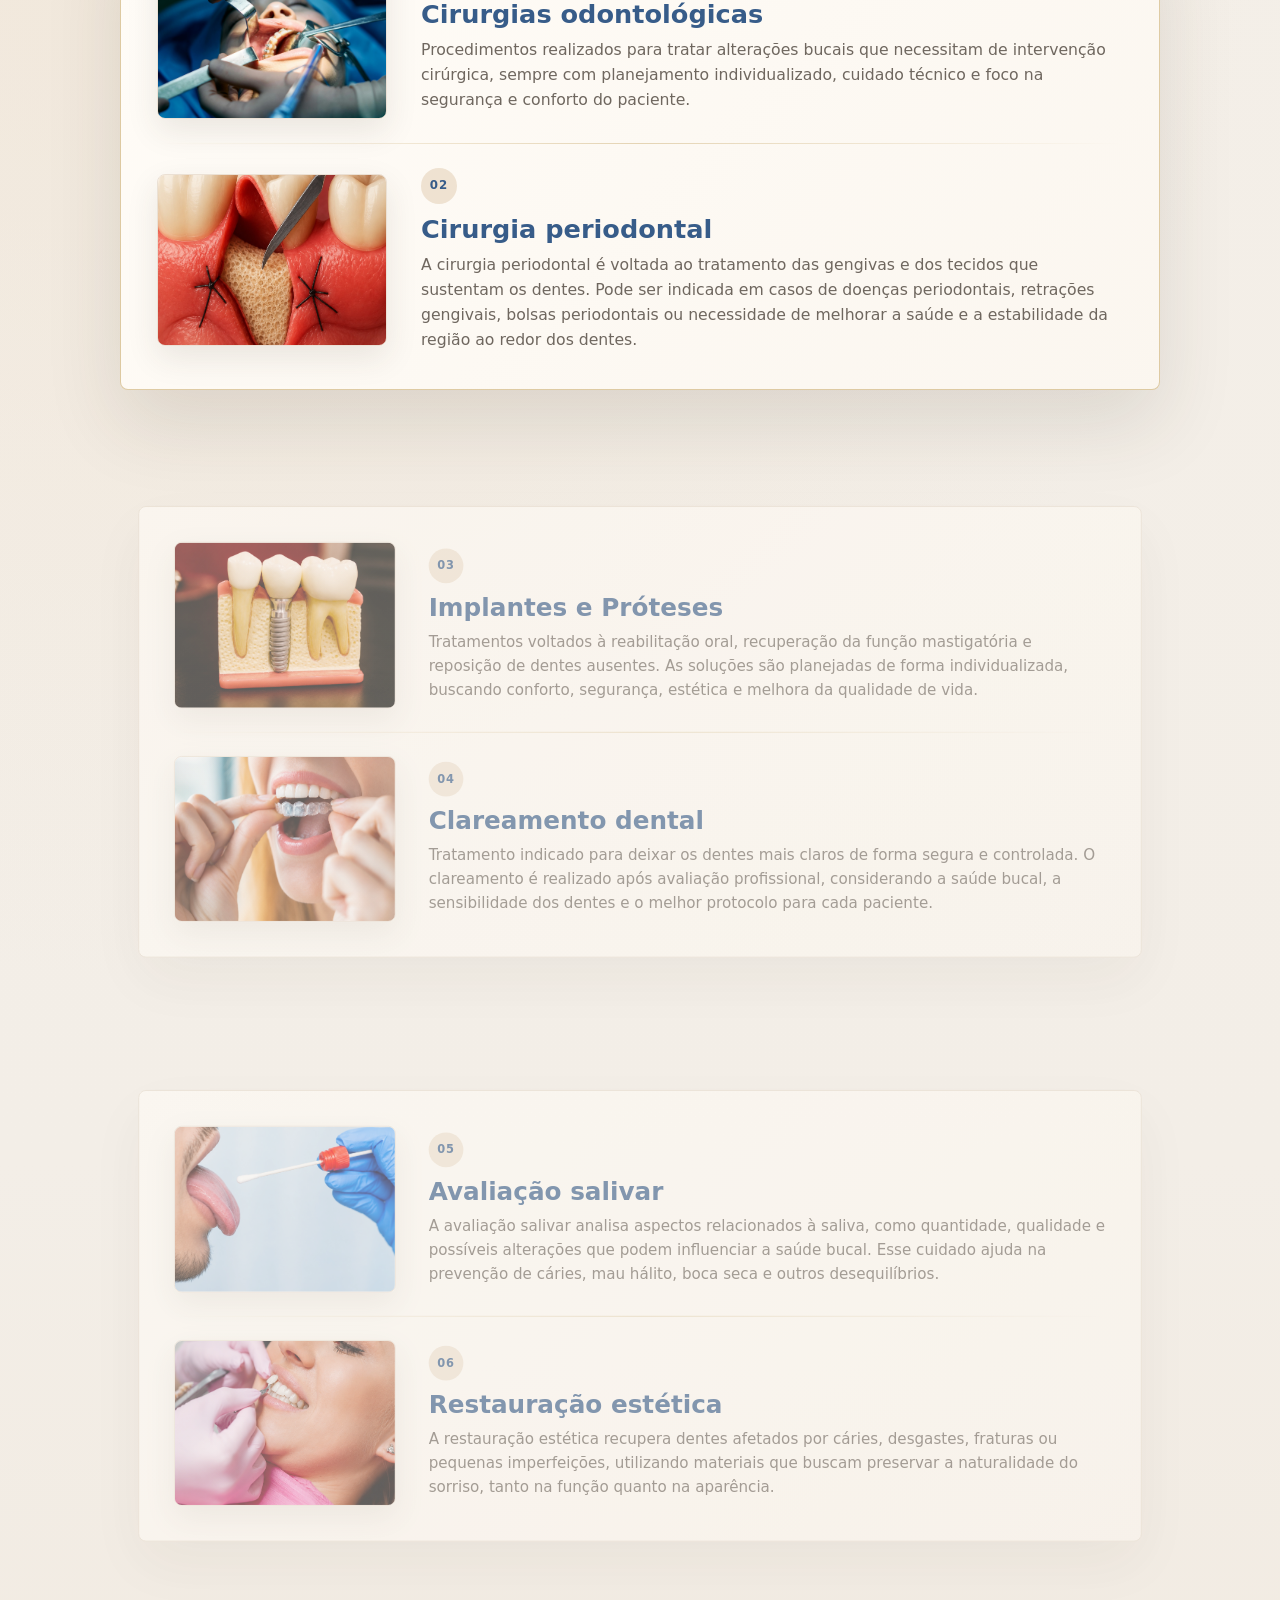
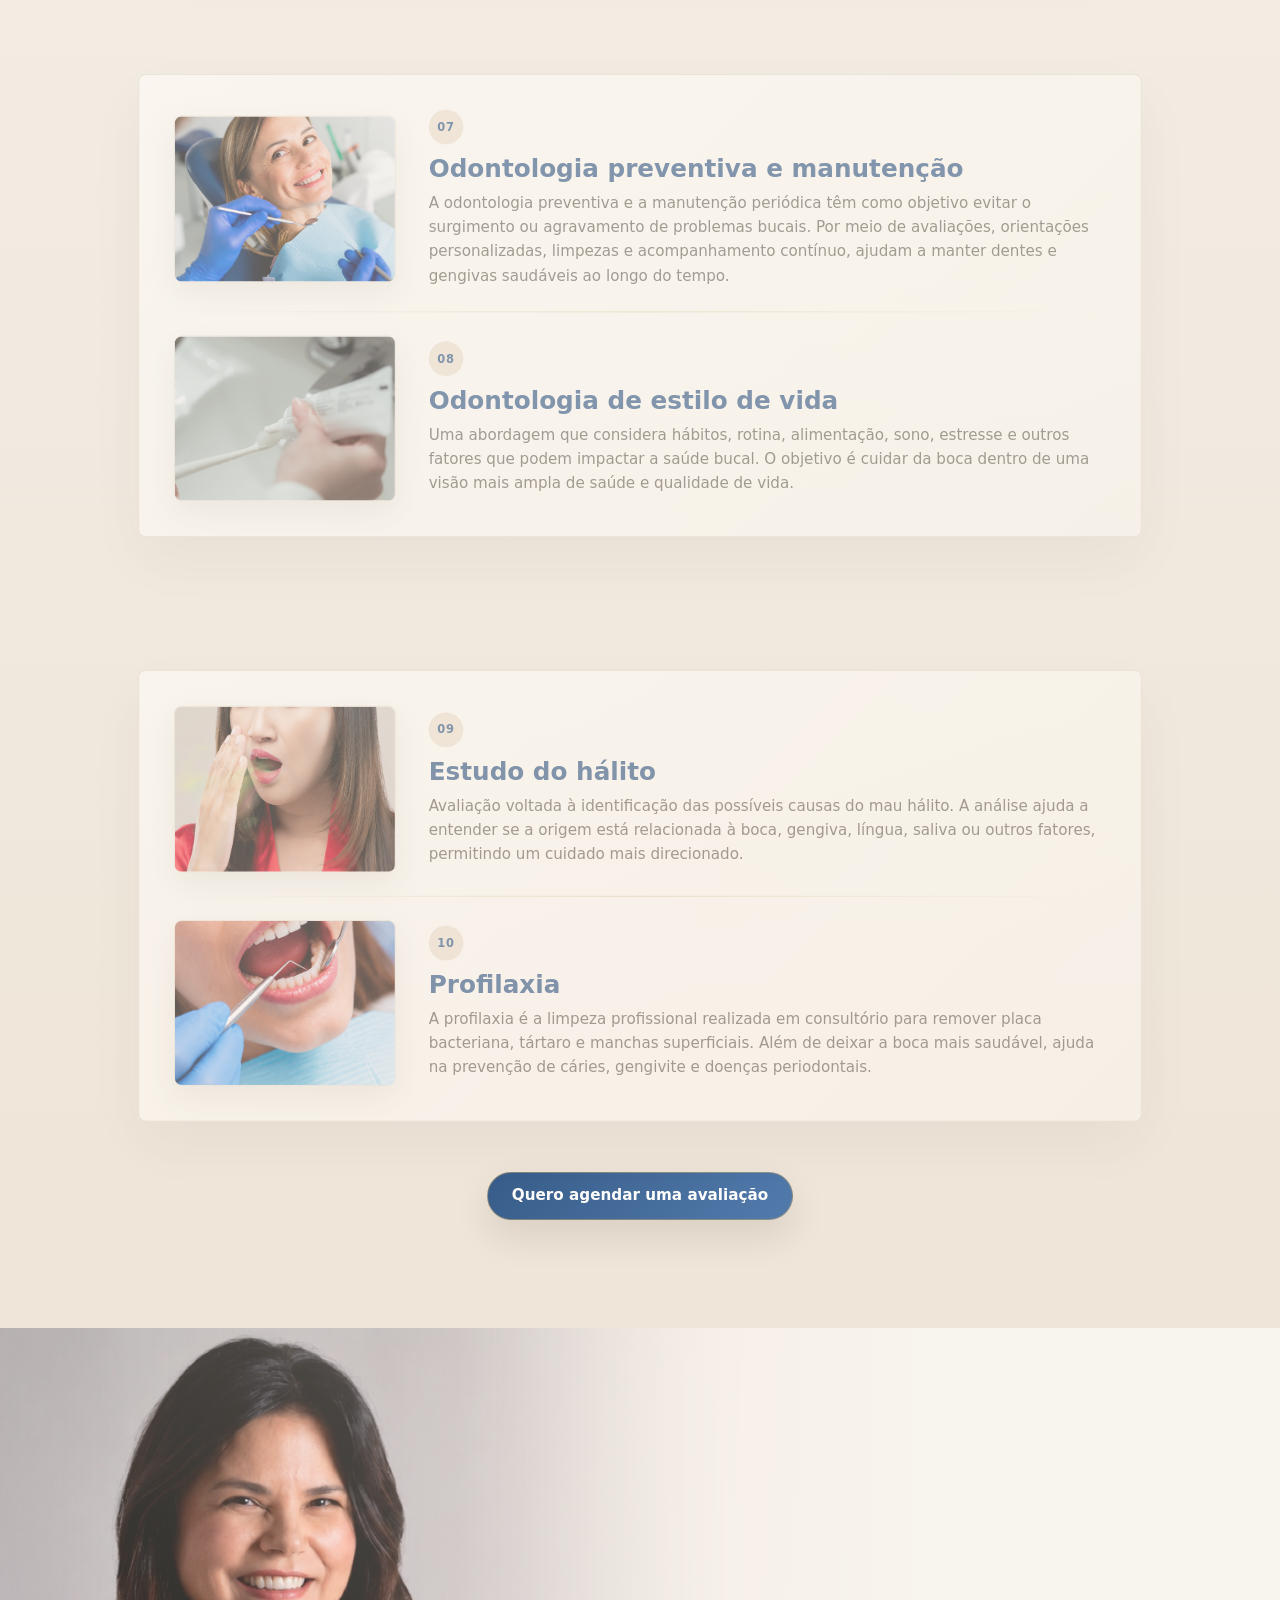
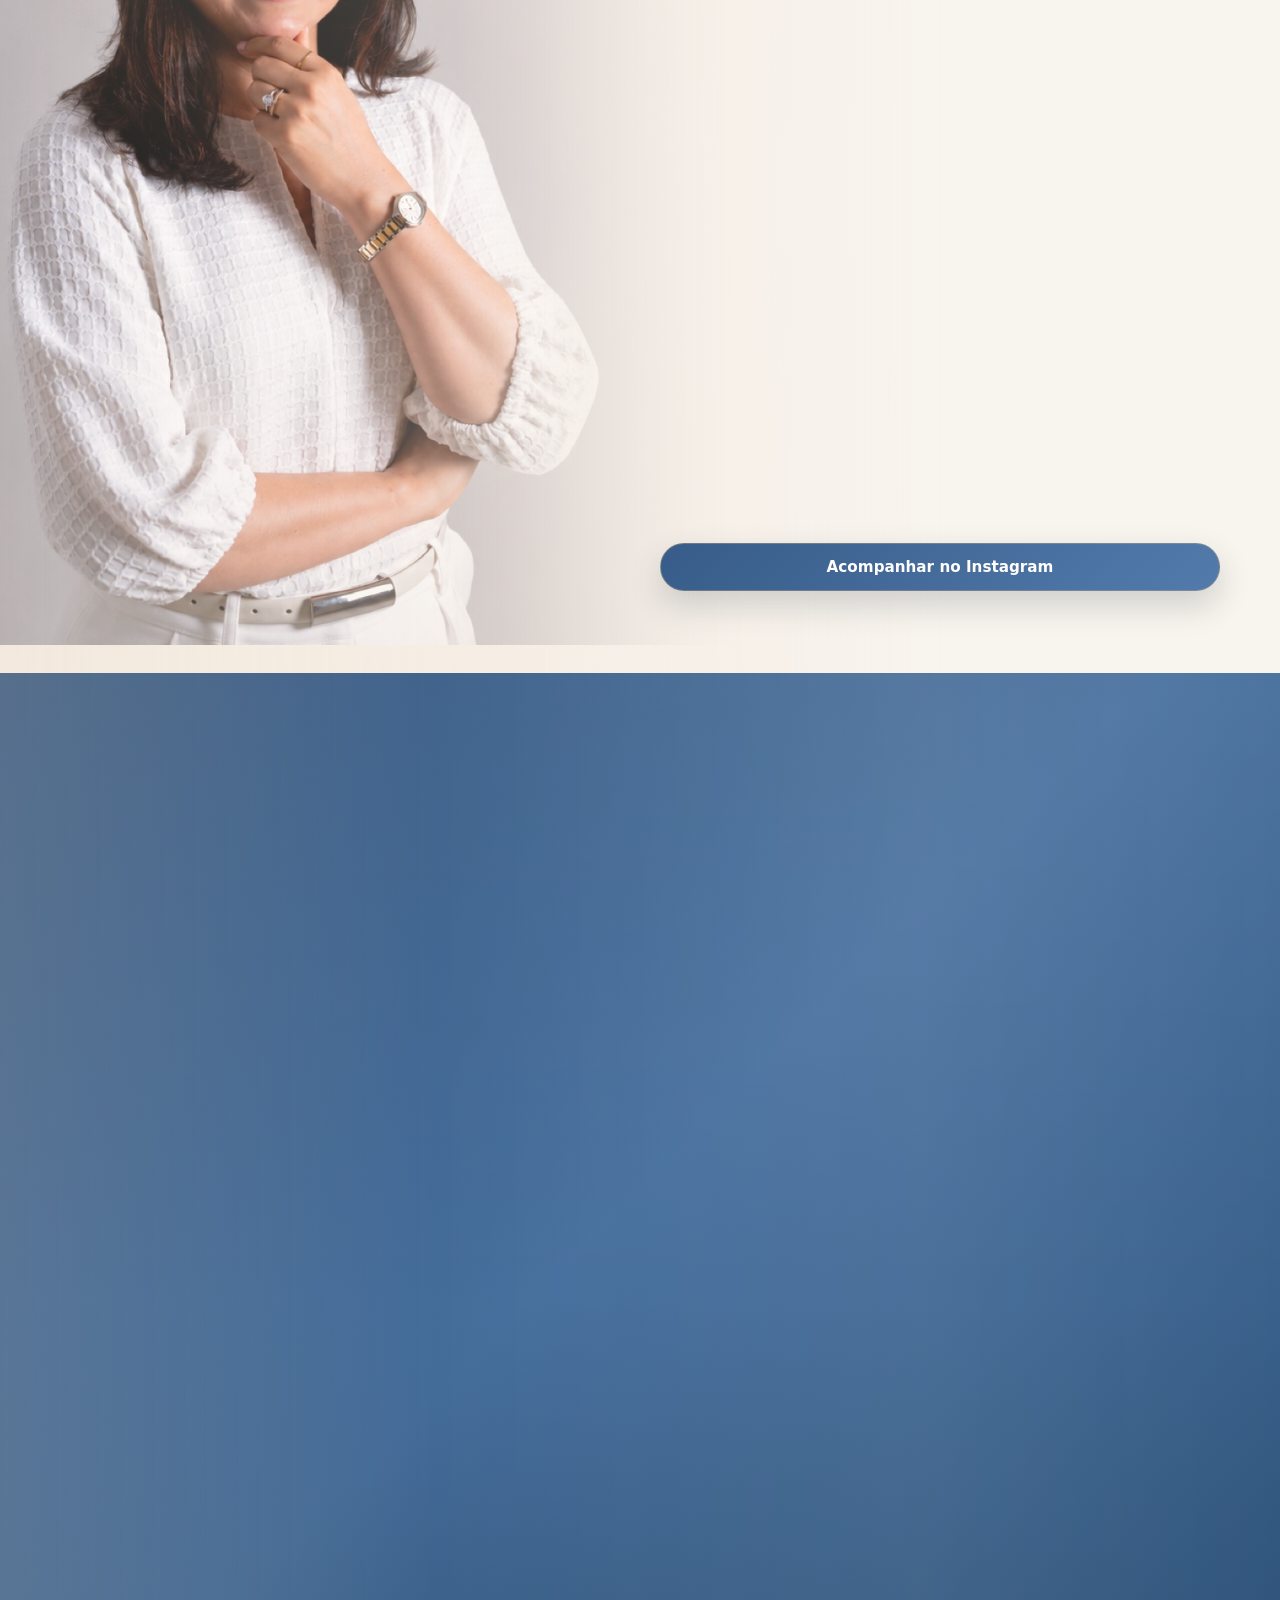
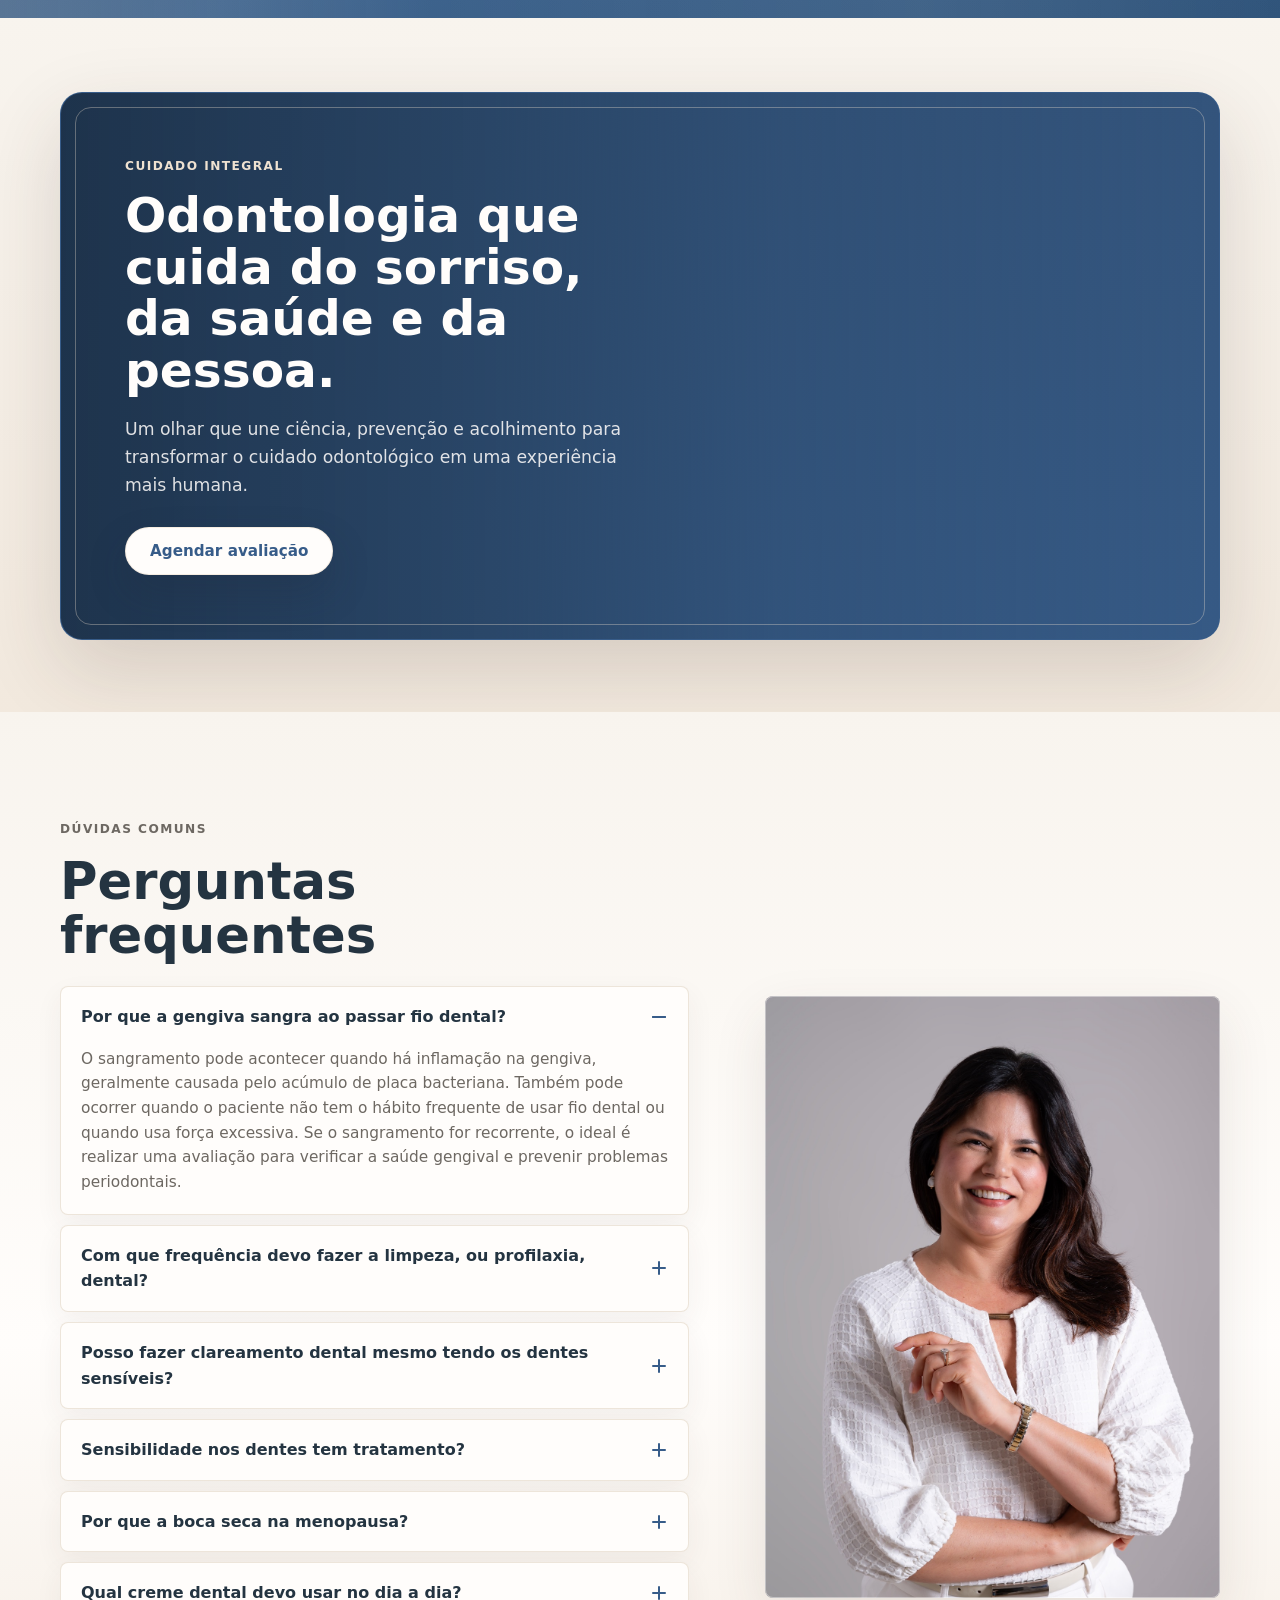
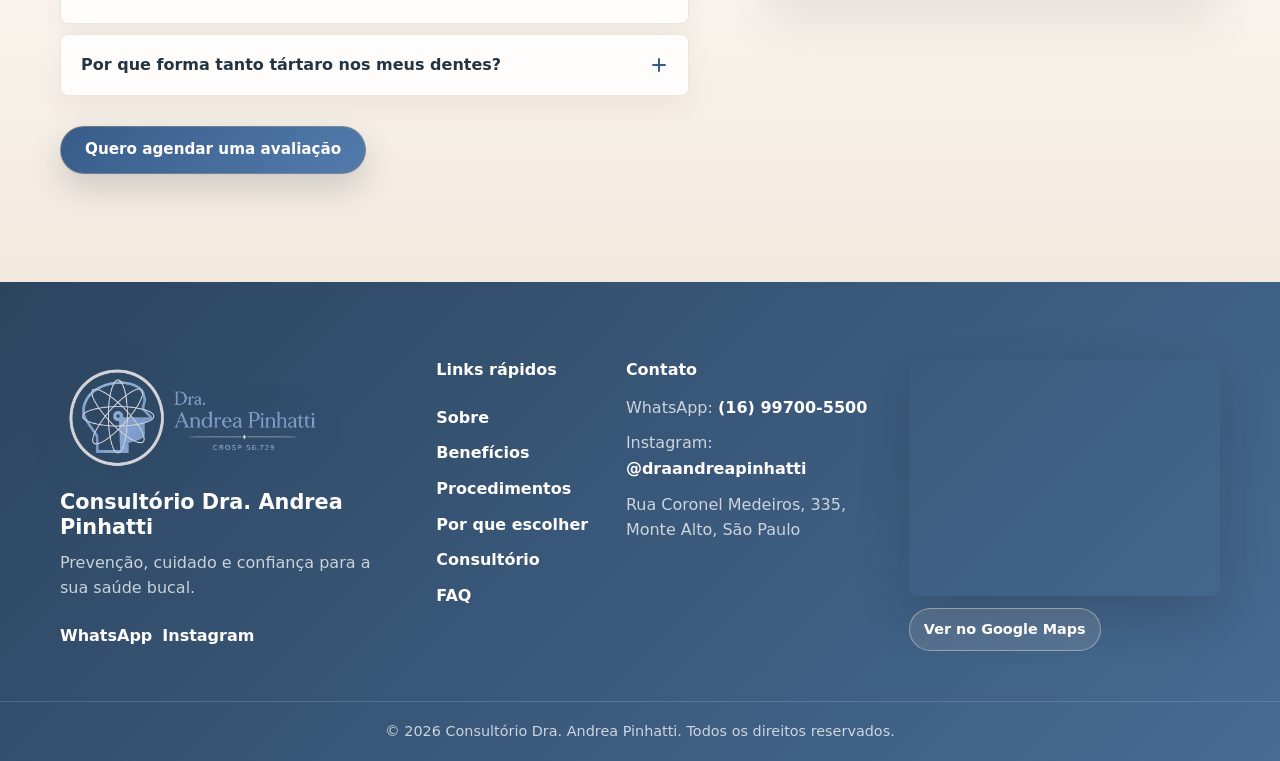
==== commit 4d38d28d: "Add files via upload" ====
--- a/index.html
+++ b/index.html
@@ -155,7 +155,7 @@
           </div>
 
           <div class="center cta-row">
-            <a class="btn" href="https://www.instagram.com/draandreapinhatti/" target="_blank" rel="noopener">Acompanhar no Instagram</a>
+          <a class="btn" href="https://wa.me/5516997005500" target="_blank" rel="noopener">Quero agendar uma avaliação</a>
           </div>
         </div>
       </section>
@@ -271,7 +271,7 @@
           </div>
 
           <div class="center cta-row">
-            <a class="btn" href="https://www.instagram.com/draandreapinhatti/" target="_blank" rel="noopener">Ver mais do consultório</a>
+        <a class="btn" href="https://wa.me/5516997005500" target="_blank" rel="noopener">Quero agendar uma avaliação</a>
           </div>
         </div>
       </section>
@@ -301,7 +301,7 @@
               <span>04</span>
               <h3>Atendimento individualizado</h3>
             </article>
-            <a class="btn" href="https://wa.me/5516997005500?text=Ol%C3%A1%2C%20vim%20pelo%20site%20e%20gostaria%20de%20agendar%20uma%20avalia%C3%A7%C3%A3o." target="_blank" rel="noopener">Quero agendar uma avaliação</a>
+        <a class="btn" href="https://www.instagram.com/draandreapinhatti/" target="_blank" rel="noopener">Acompanhar no Instagram</a>
           </div>
         </div>
       </section>
@@ -333,7 +333,7 @@
                 <strong>Sala de esterilização</strong>
               </article>
             </div>
-            <a class="btn" href="https://wa.me/5516997005500?text=Ol%C3%A1%2C%20vim%20pelo%20site%20e%20gostaria%20de%20agendar%20uma%20avalia%C3%A7%C3%A3o." target="_blank" rel="noopener">Quero agendar uma avaliação</a>
+          <a class="btn" href="https://www.instagram.com/draandreapinhatti/" target="_blank" rel="noopener">Ver mais do consultório</a>
           </div>
 
           <div class="office-gallery reveal-right">
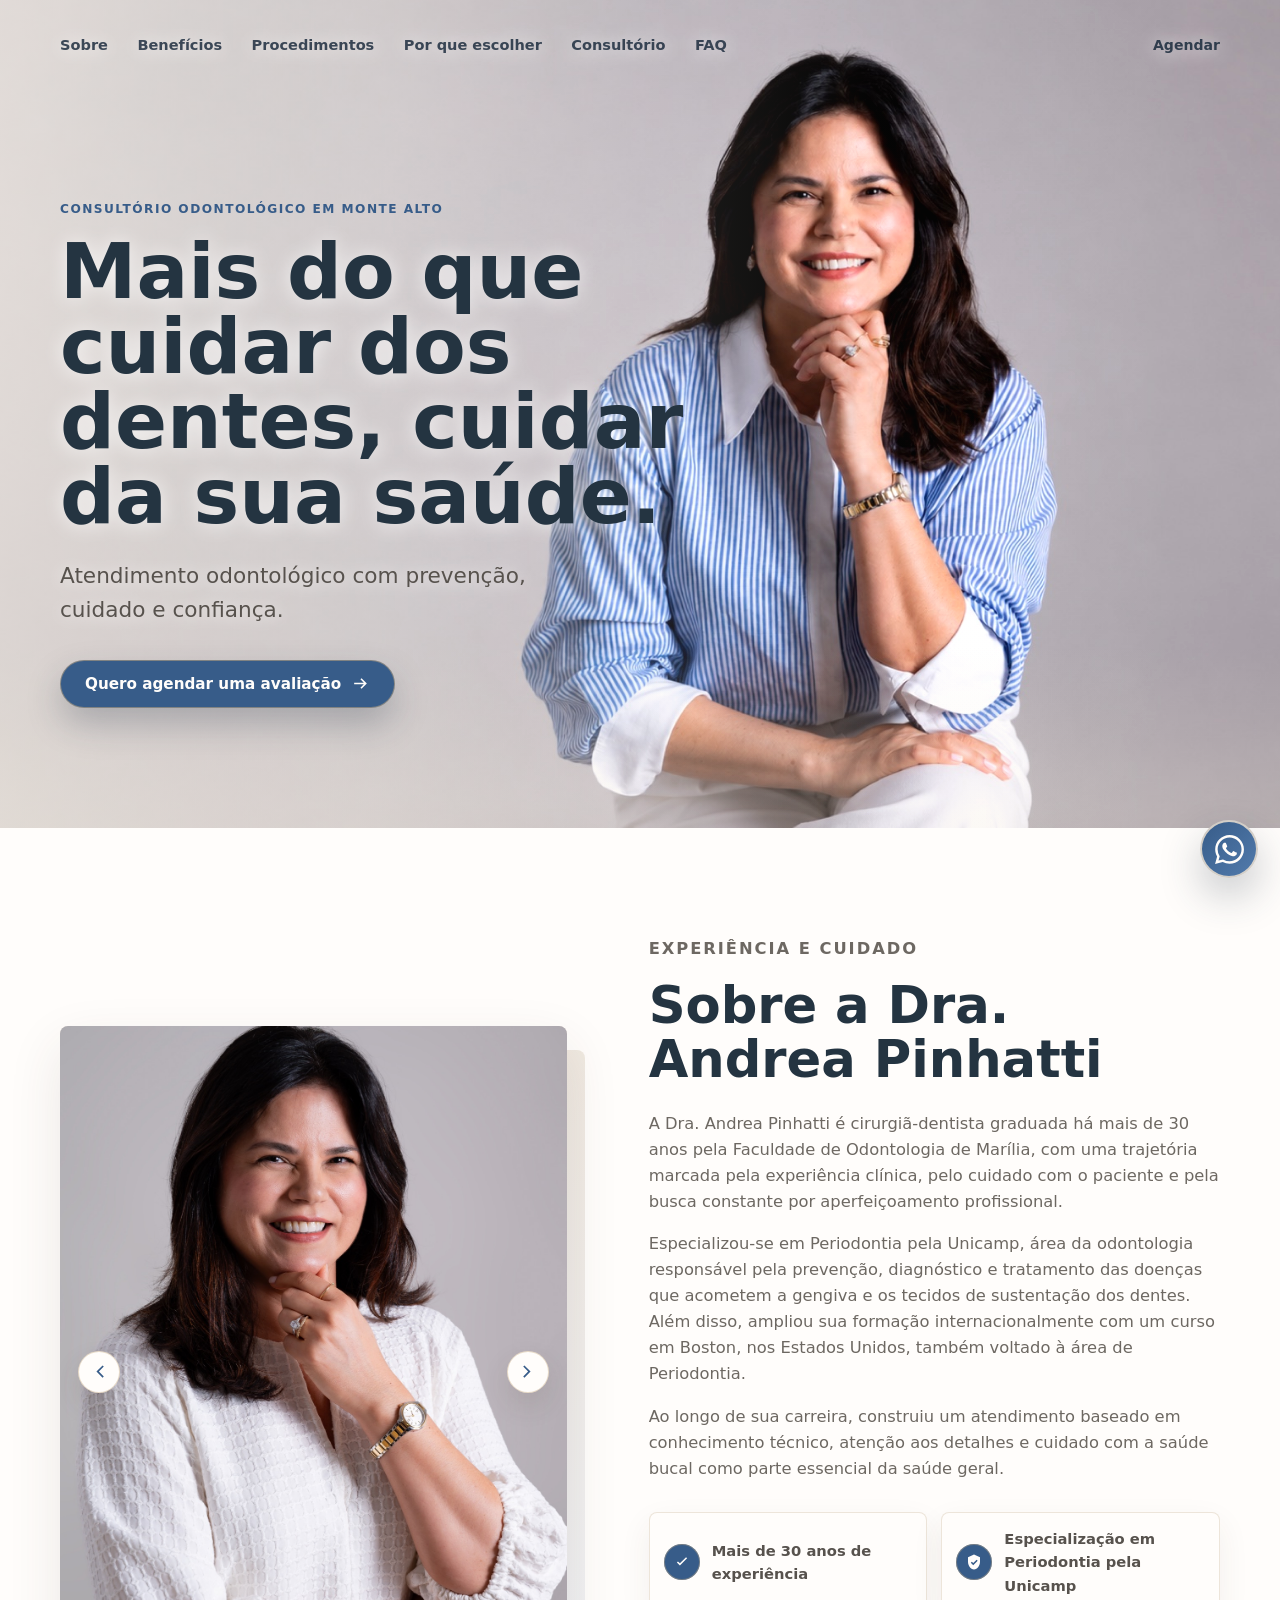
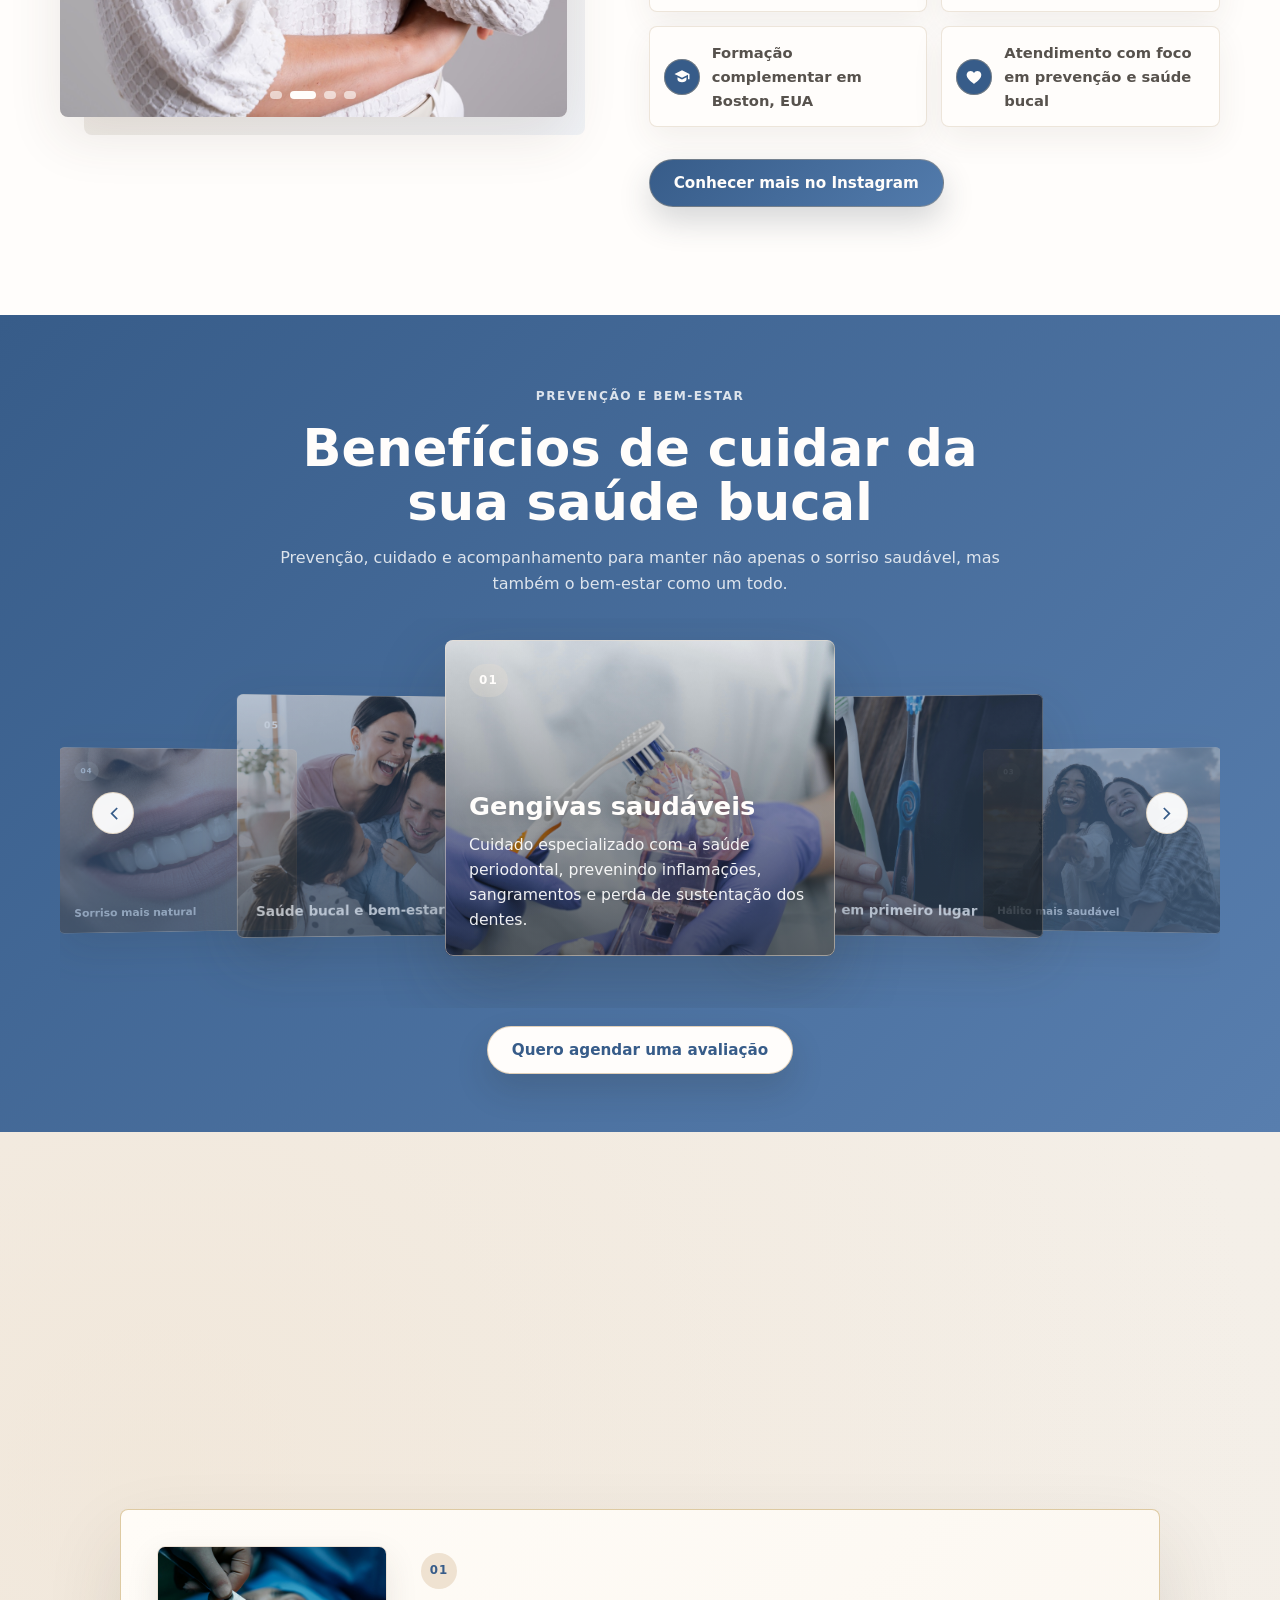
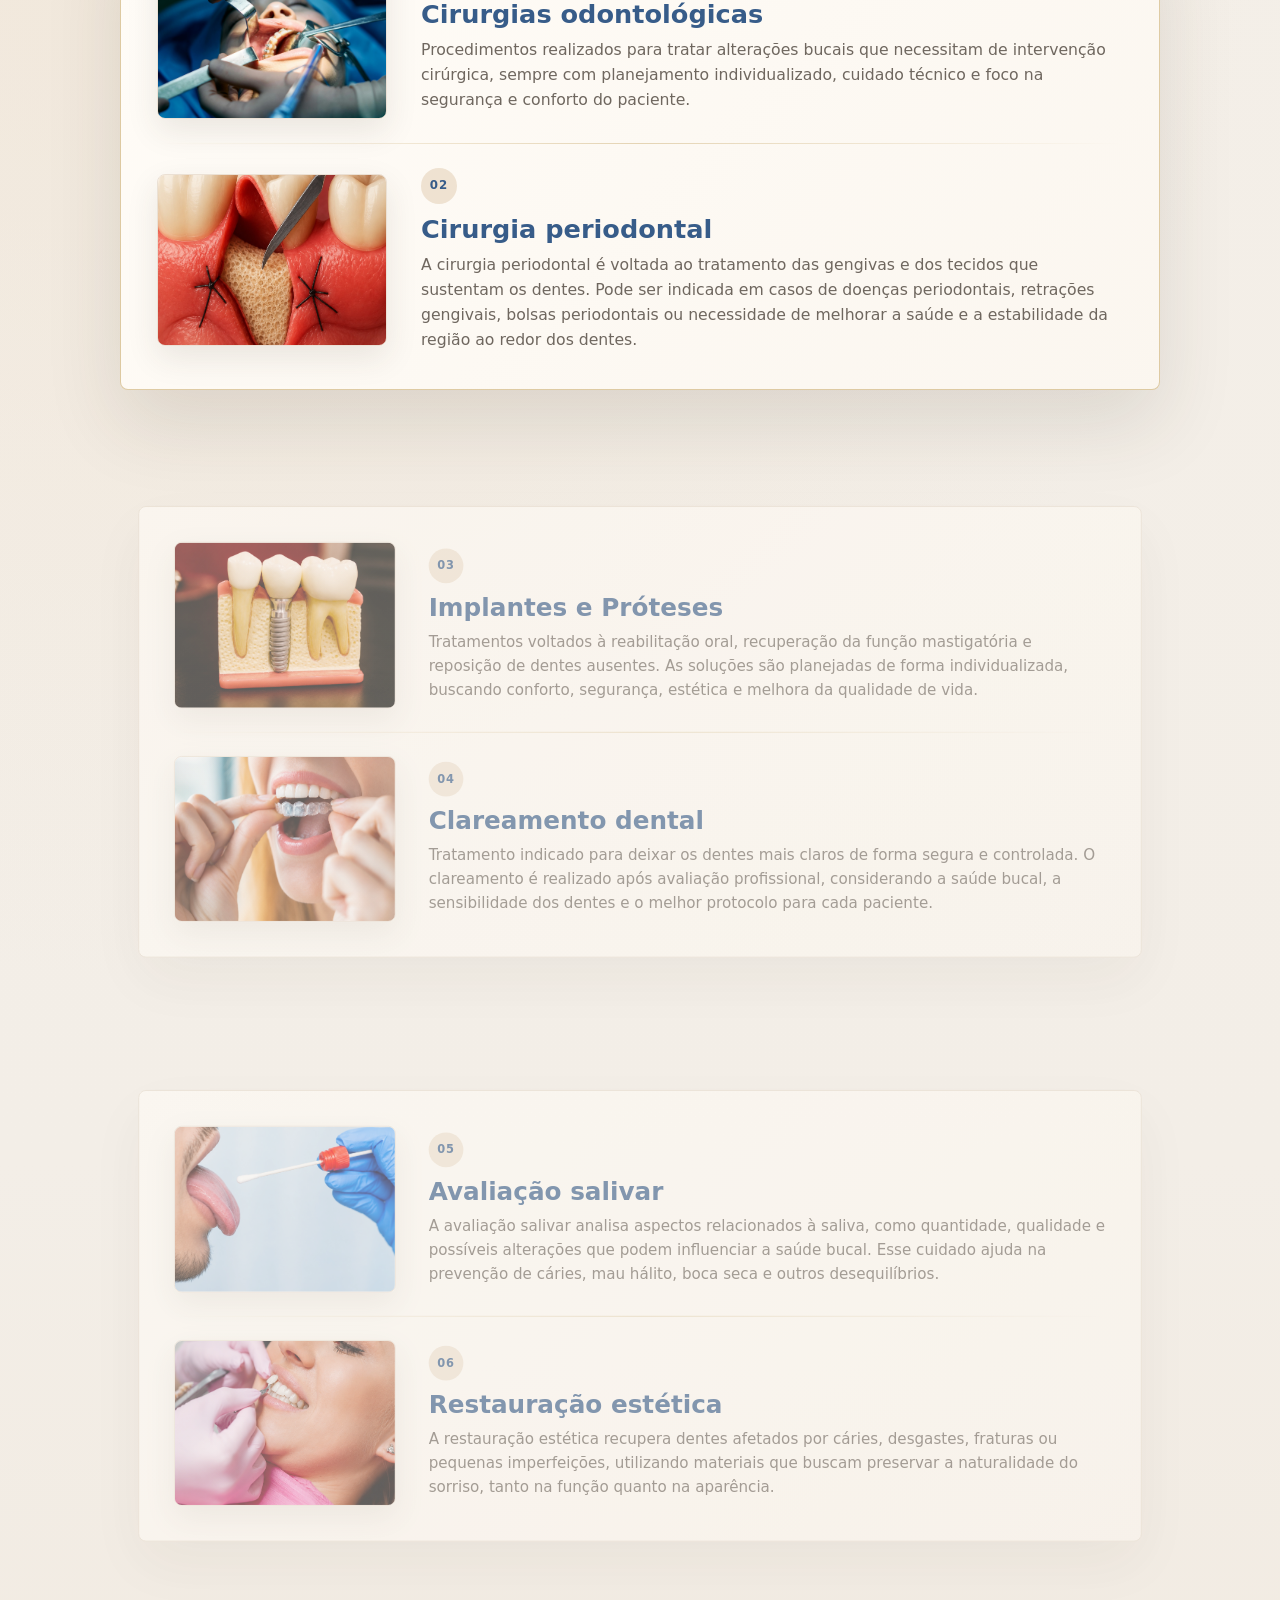
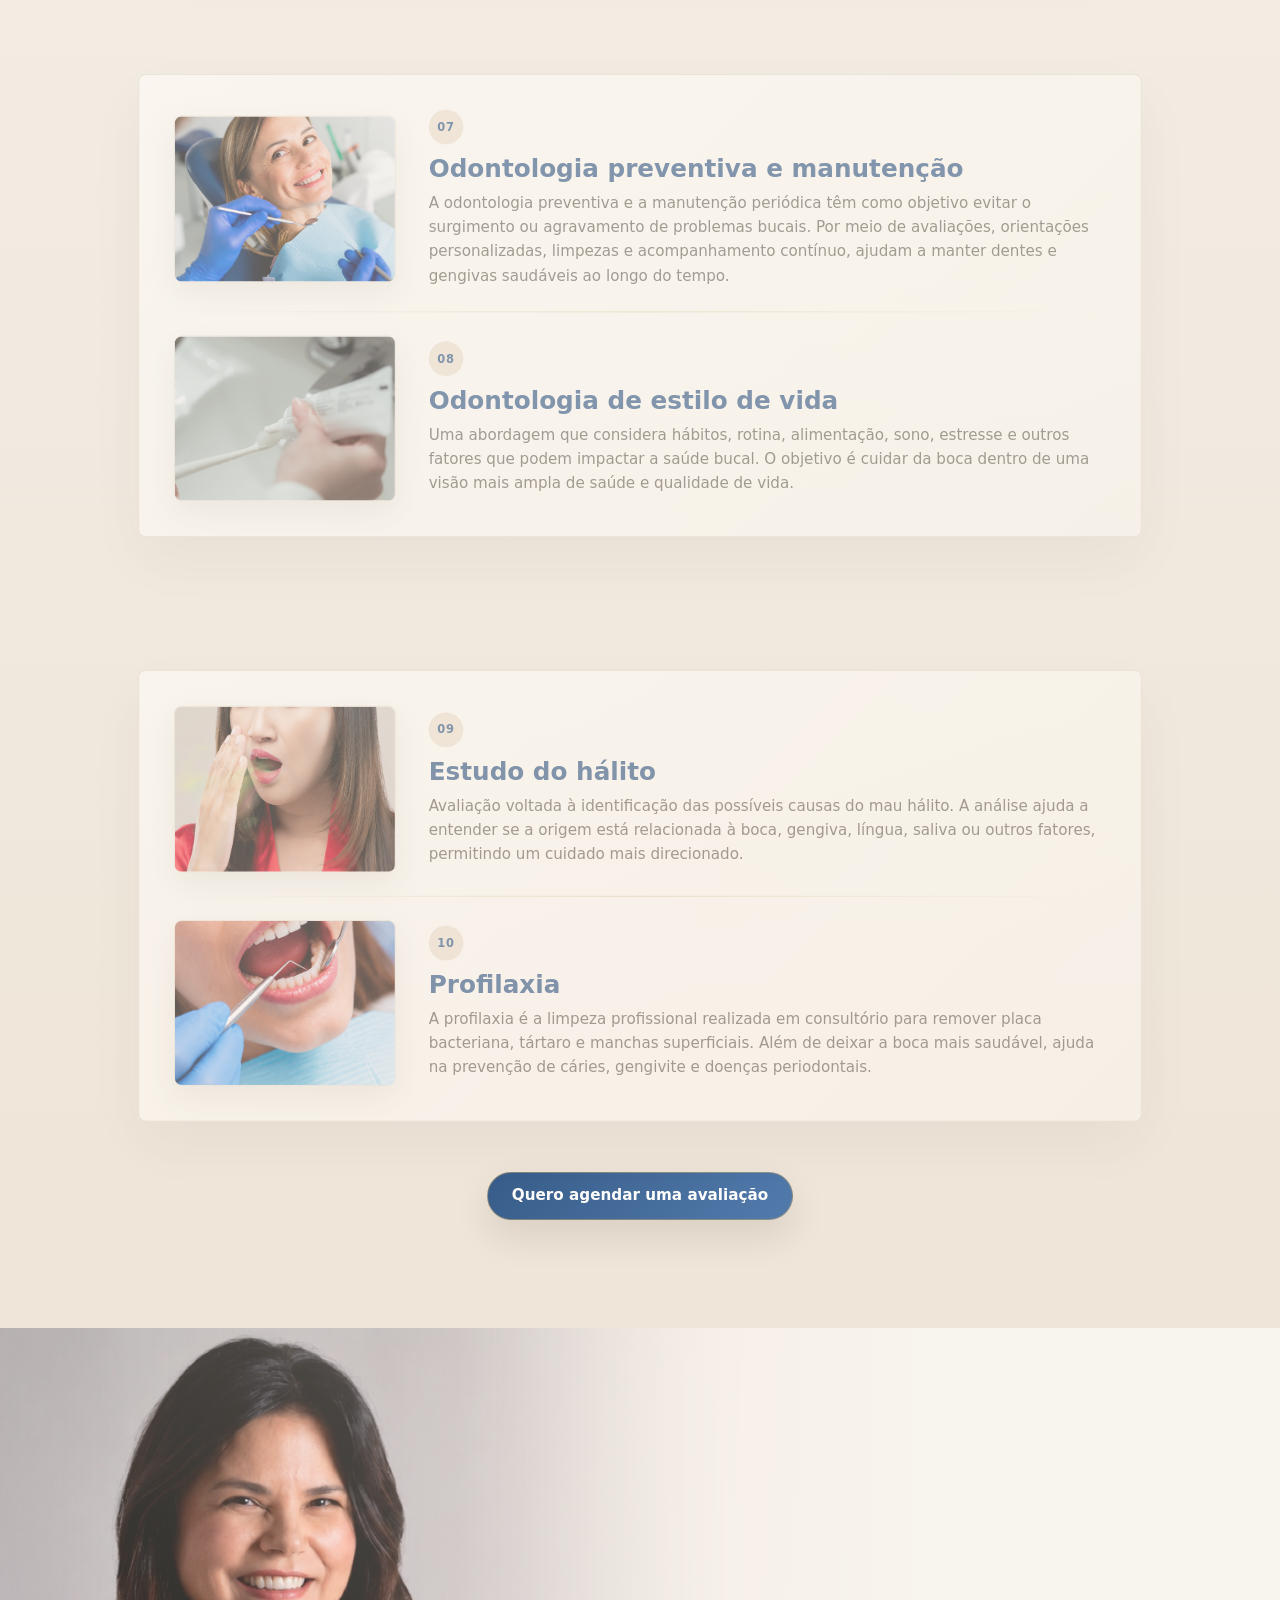
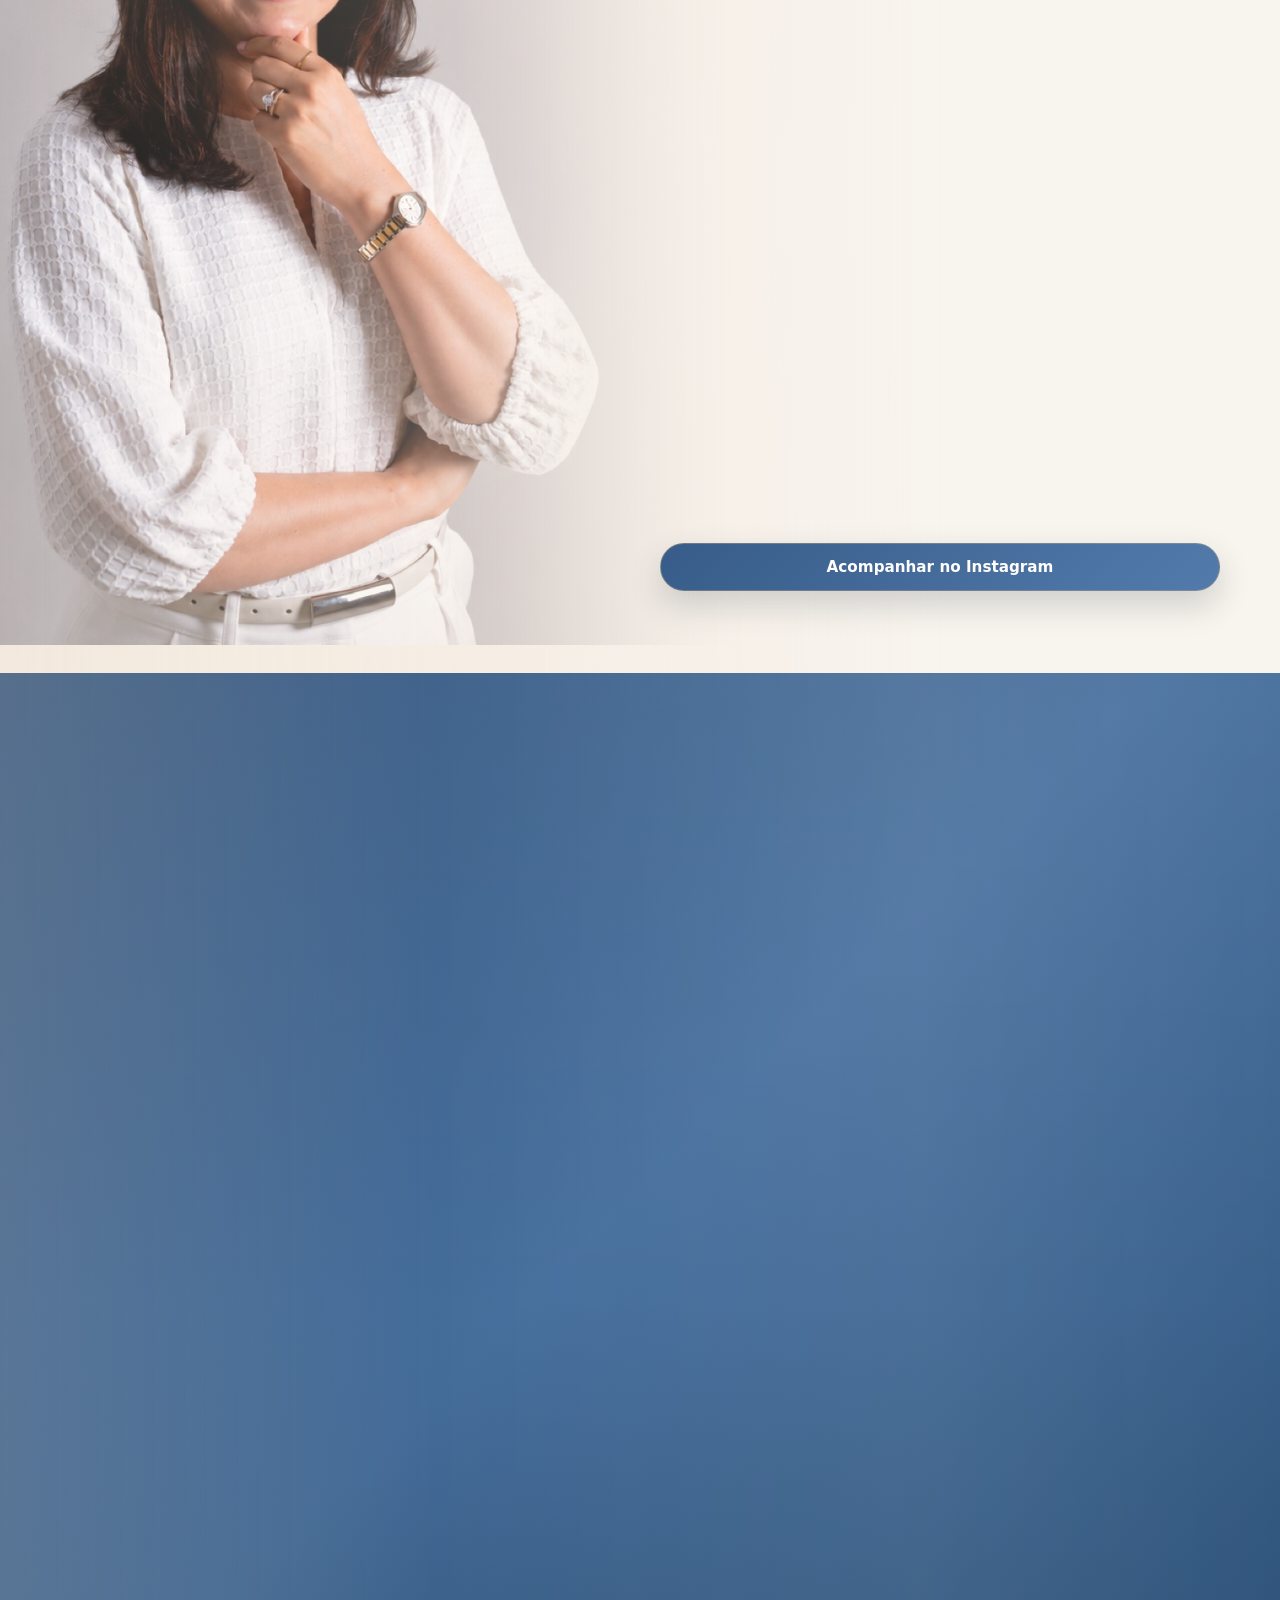
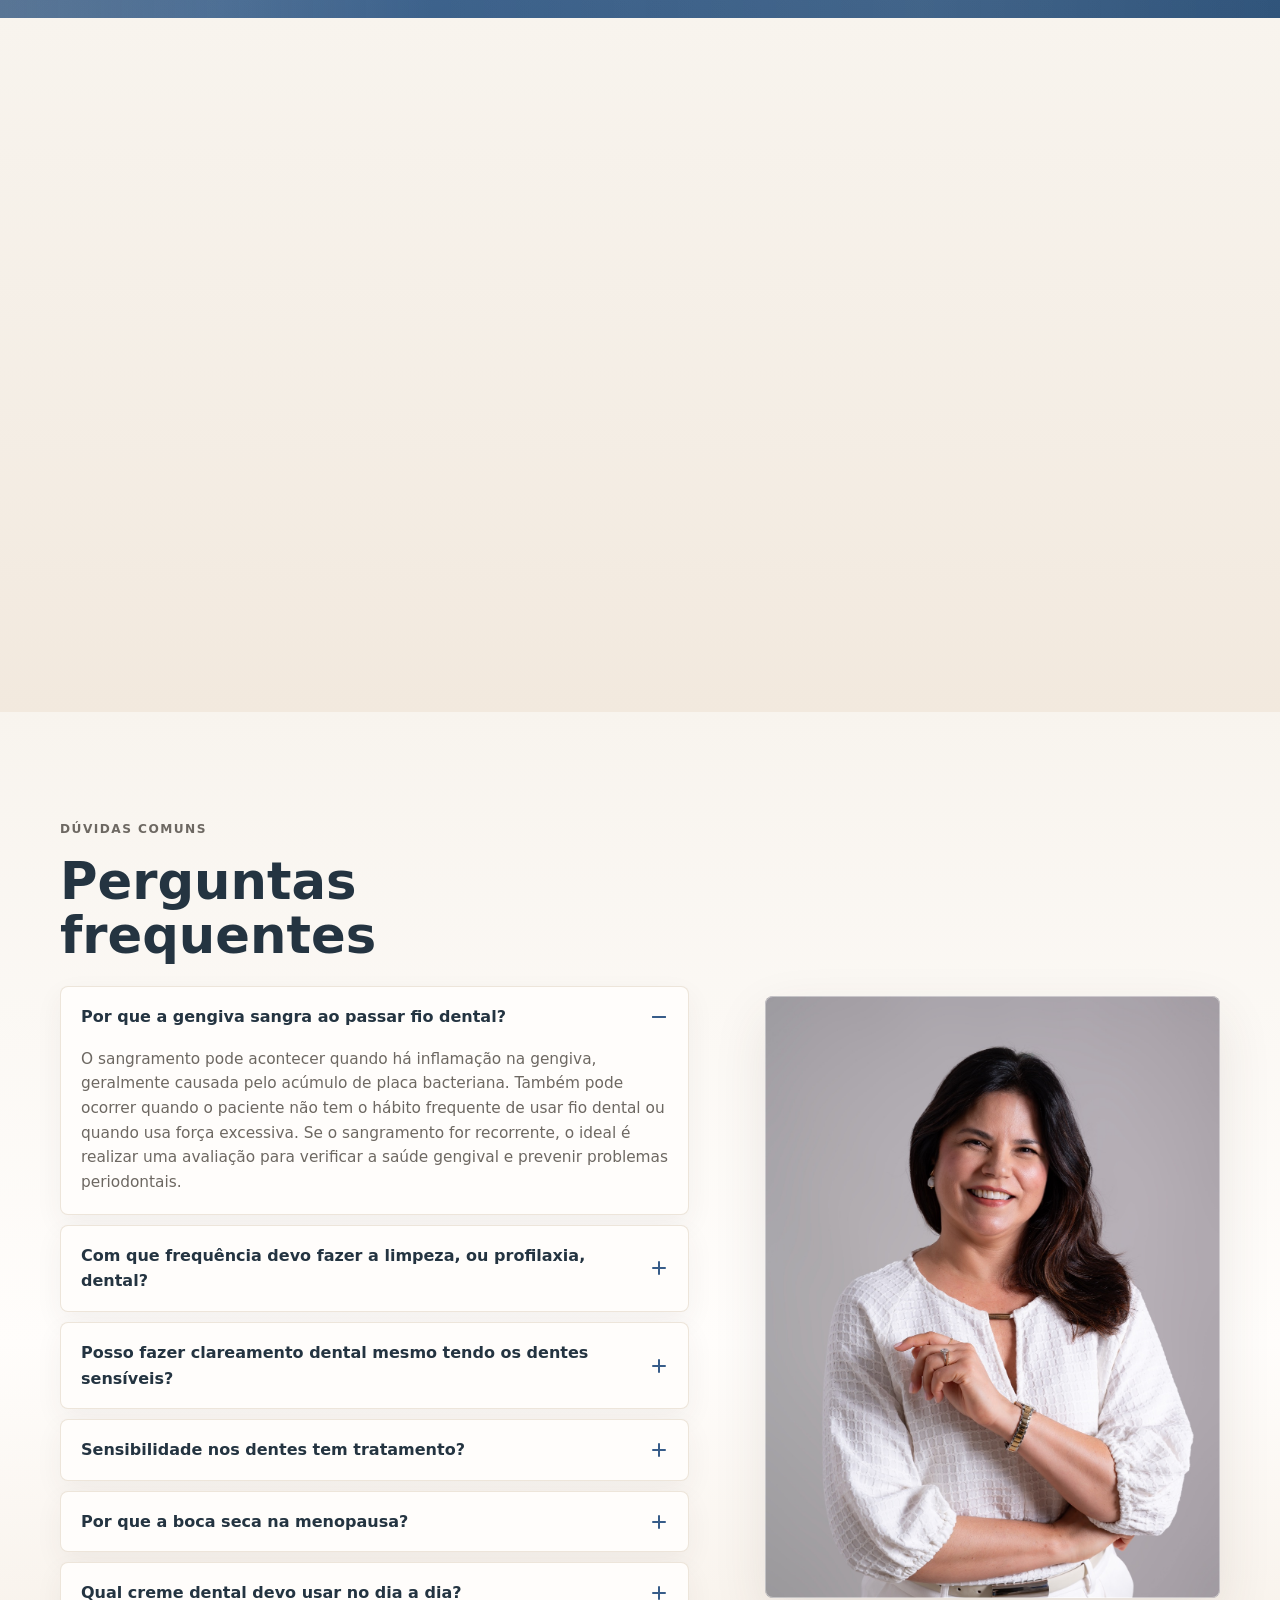
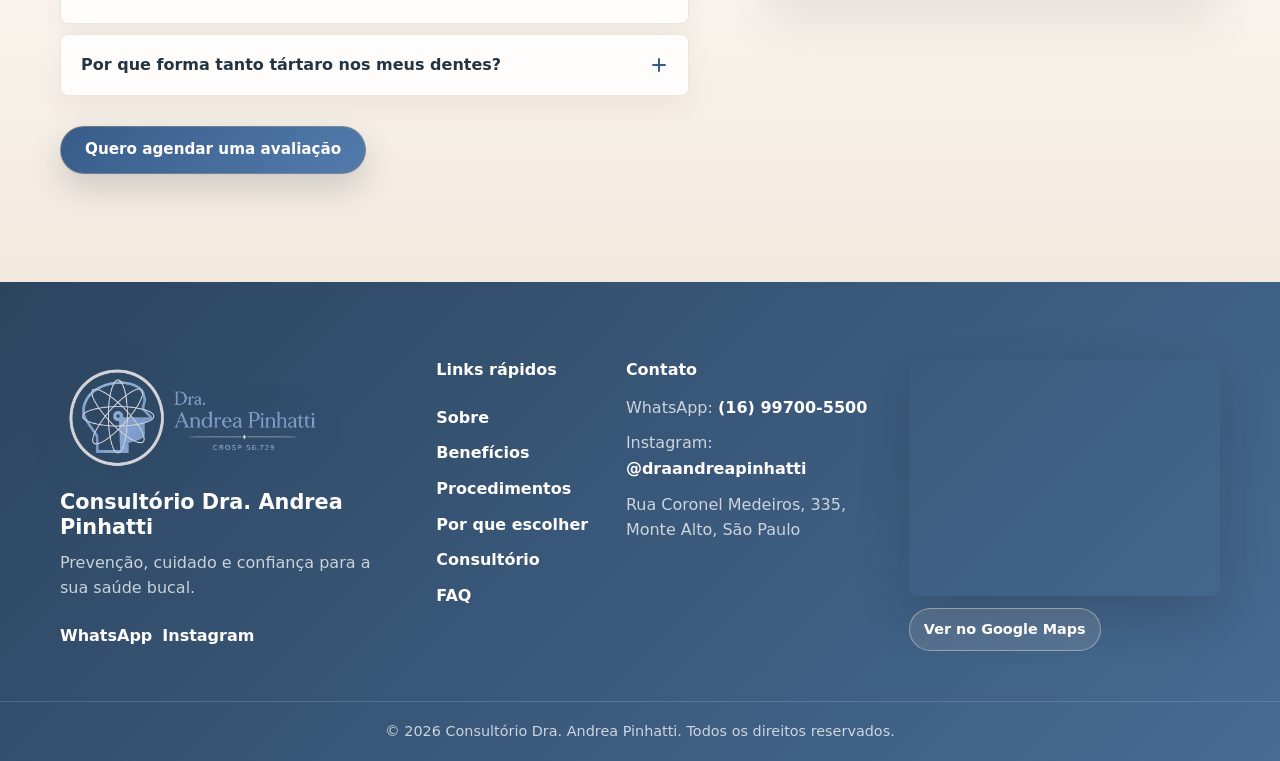
==== commit 730c1237: "Add files via upload" ====
--- a/index.html
+++ b/index.html
@@ -339,12 +339,15 @@
           <div class="office-gallery reveal-right">
             <div class="simple-carousel office-carousel" data-carousel data-interval="2800">
               <div class="carousel-track">
-                <img class="carousel-slide is-active" src="assets/images/consultorio-1.jpeg" alt="Fachada do consultório Dra. Andrea Pinhatti" />
-                <img class="carousel-slide" src="assets/images/consultorio-2.jpeg" alt="Recepção do consultório" />
-                <img class="carousel-slide" src="assets/images/consultorio-3.jpeg" alt="Sala de atendimento do consultório" />
-                <img class="carousel-slide" src="assets/images/consultorio-4.jpeg" alt="Mesa de atendimento do consultório" />
-                <img class="carousel-slide" src="assets/images/consultorio-5.jpeg" alt="Detalhe do consultório com cadeiras" />
-                <img class="carousel-slide" src="assets/images/consultorio-6.jpeg" alt="Consultório com mesa e iluminação natural" />
+                <img class="carousel-slide is-active" src="assets/images/Consultorio Atualizado 1.png" alt="Fachada do consultório Dra. Andrea Pinhatti" />
+                <img class="carousel-slide" src="assets/images/Consultorio atualizado 2.png" alt="Recepção do consultório" />
+                <img class="carousel-slide" src="assets/images/Consultorio atualizado 3.png" alt="Sala de atendimento do consultório" />
+                <img class="carousel-slide" src="assets/images/Consultorio atualizado 4.png" alt="Mesa de atendimento do consultório" />
+                <img class="carousel-slide" src="assets/images/Consultorio atualizado 5.png" alt="Detalhe do consultório com cadeiras" />
+                <img class="carousel-slide" src="assets/images/Consultorio atualizado 6.png" alt="Consultório com mesa e iluminação natural" />
+                <img class="carousel-slide" src="assets/images/Consultorio atualizado 7.png" alt="" />
+                <img class="carousel-slide" src="assets/images/Consultorio atualizado 8.png" alt="" />
+                <img class="carousel-slide" src="assets/images/Consultorio atualizado 9.png" alt="" />
               </div>
               <button class="carousel-arrow prev" type="button" aria-label="Imagem anterior" data-prev>
                 <svg aria-hidden="true" viewBox="0 0 24 24"><path d="m15.5 5-7 7 7 7 1.4-1.4-5.6-5.6 5.6-5.6L15.5 5Z" /></svg>
